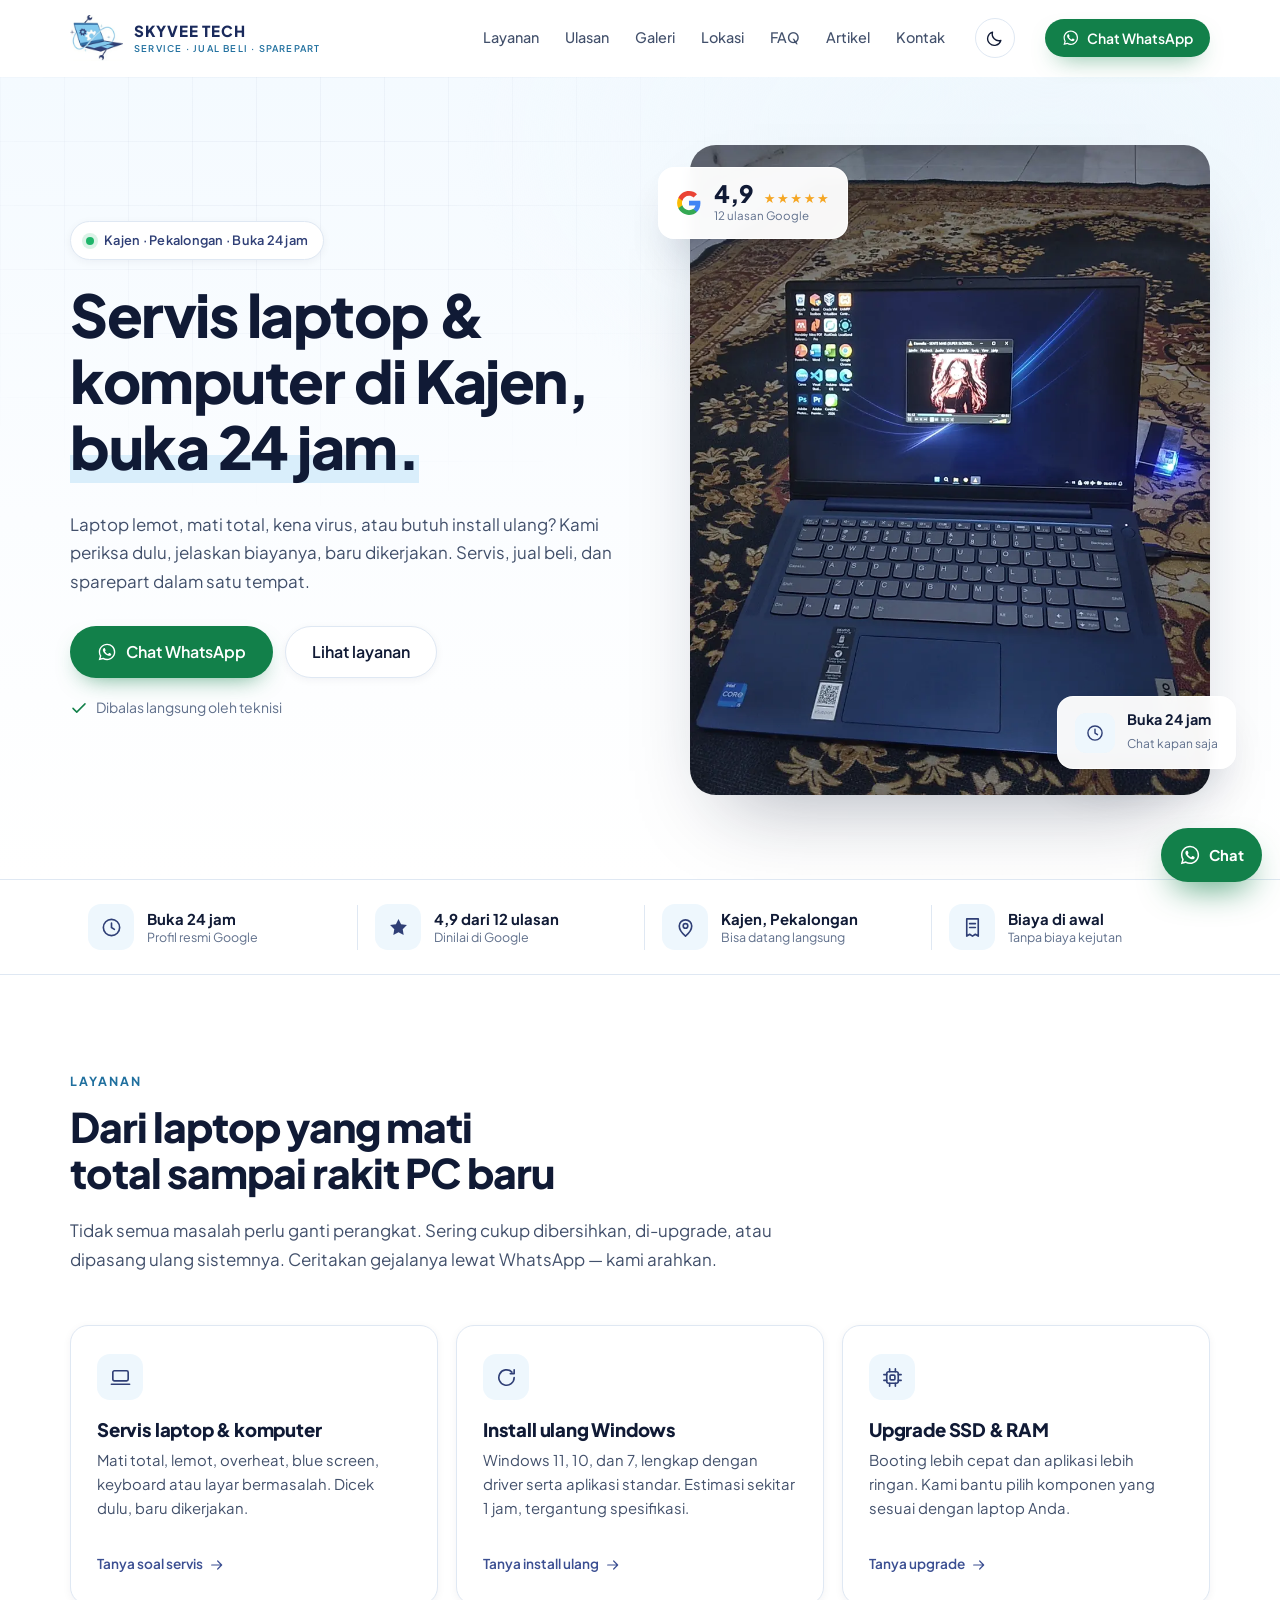
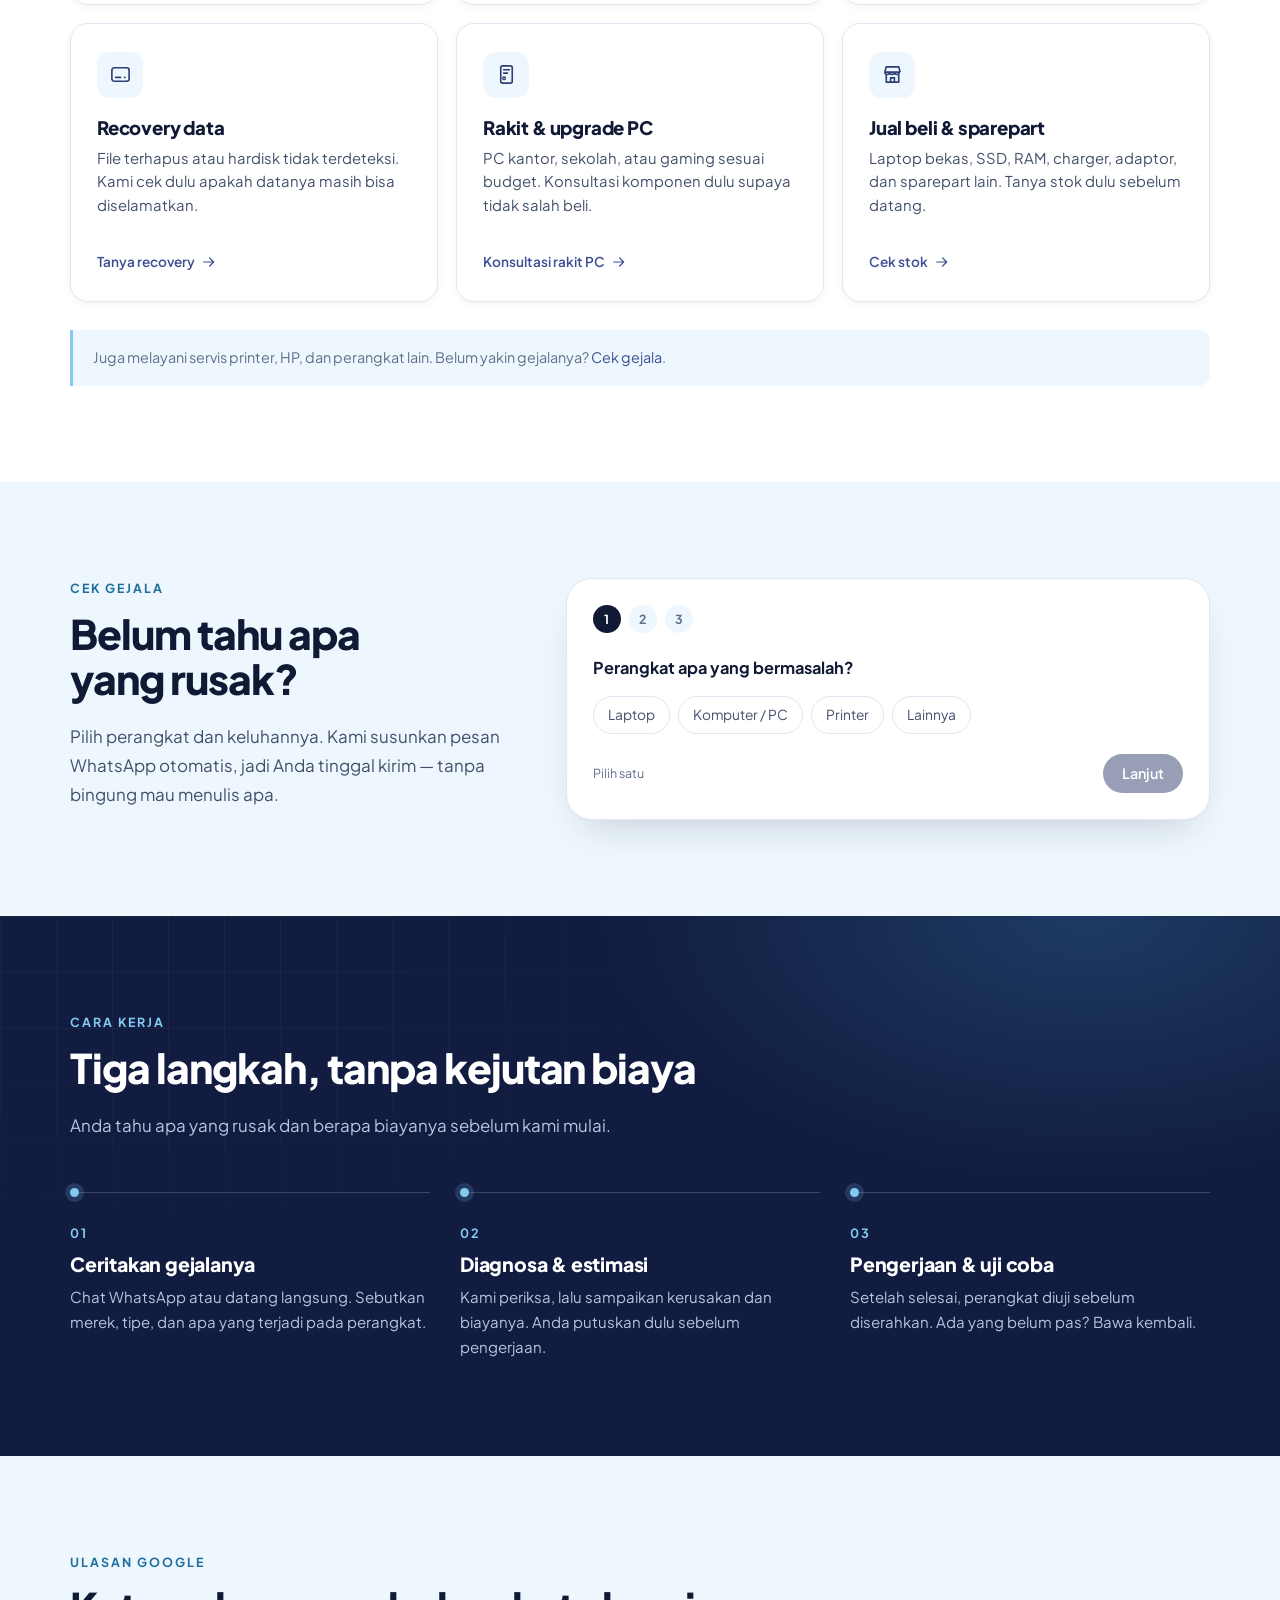
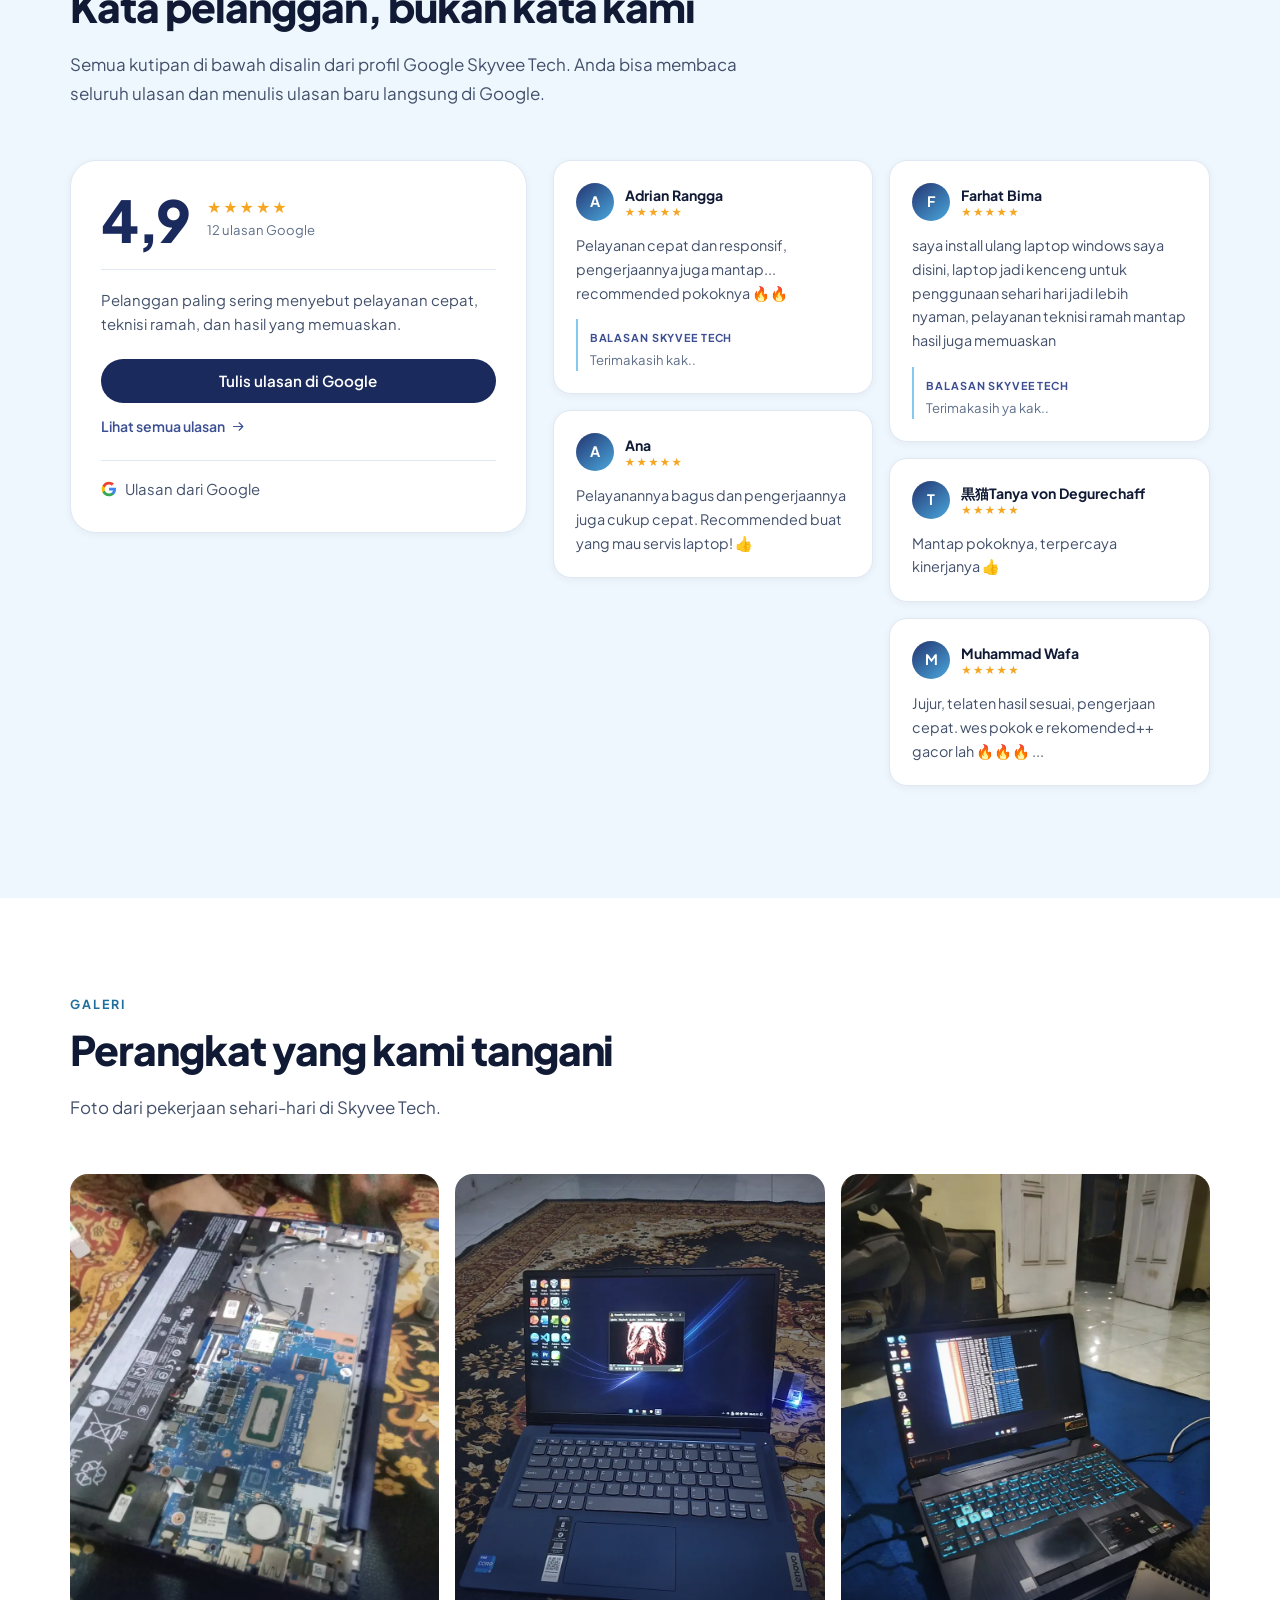
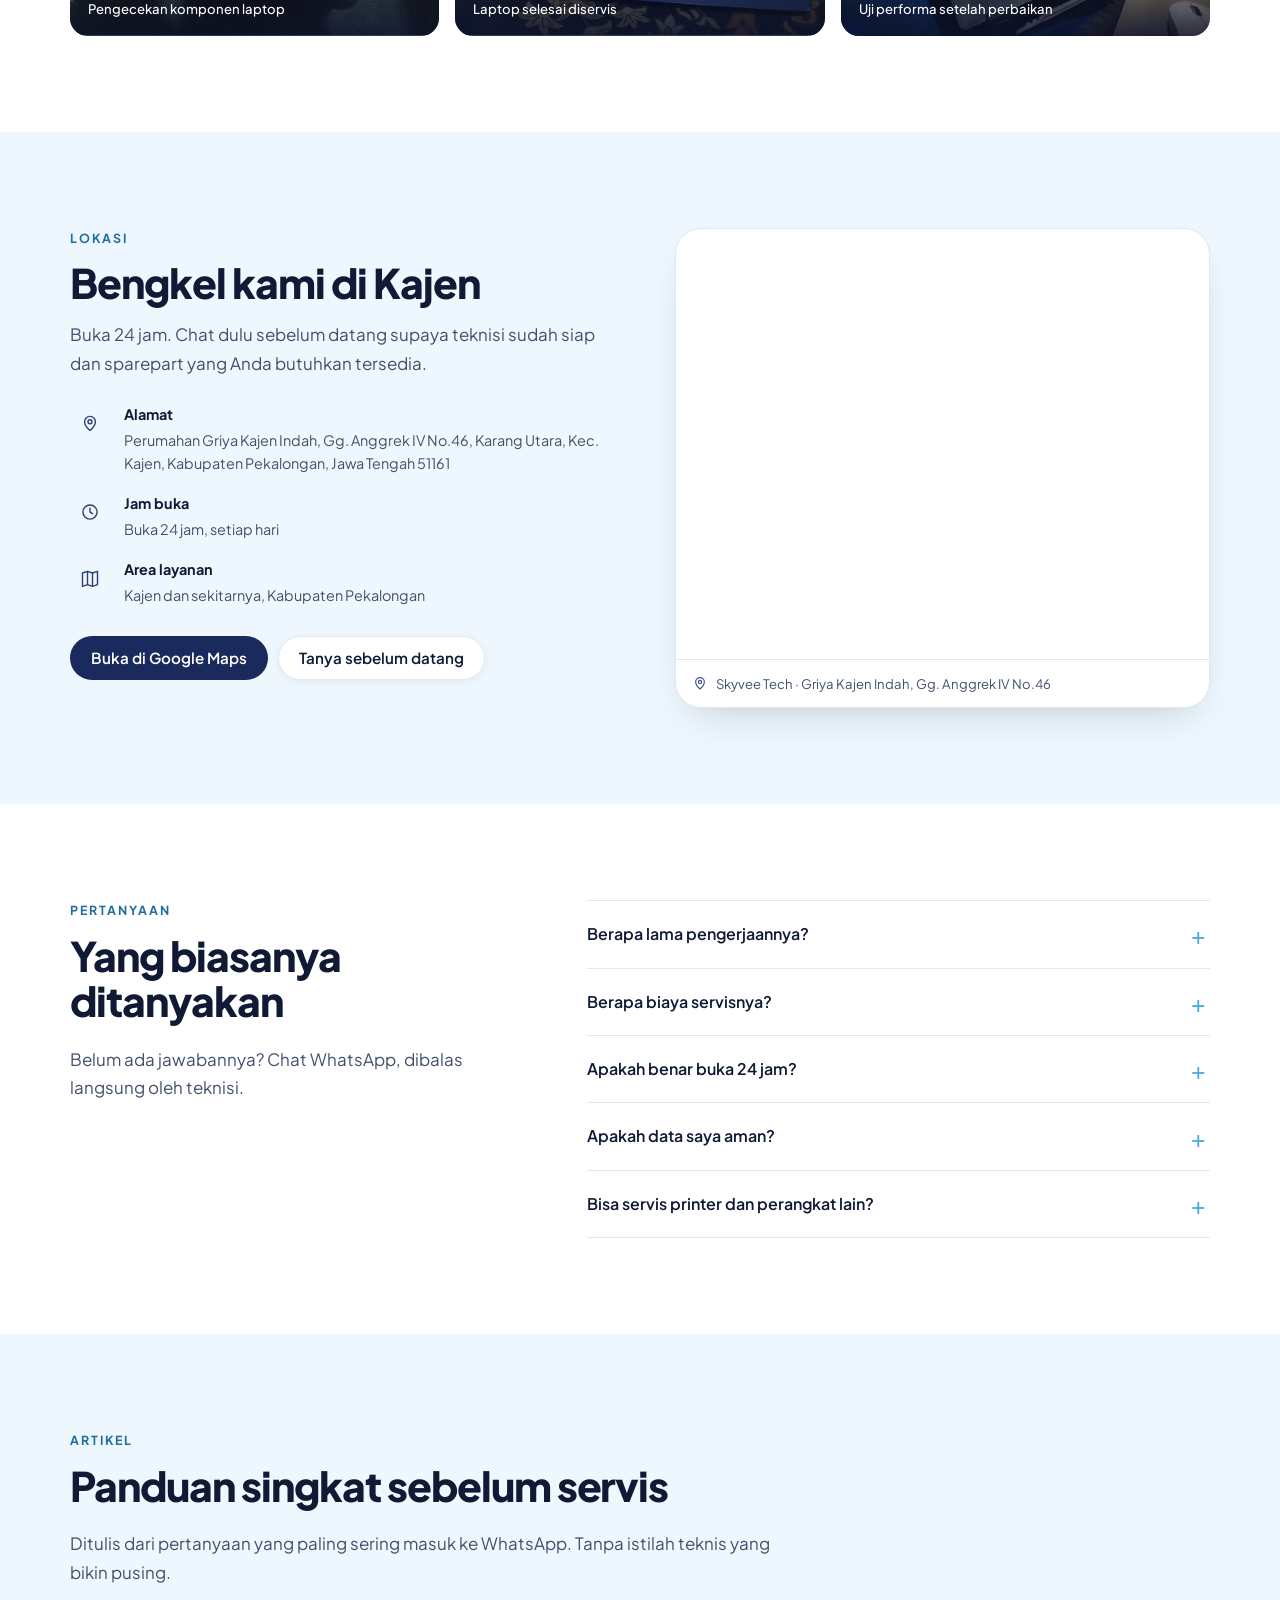
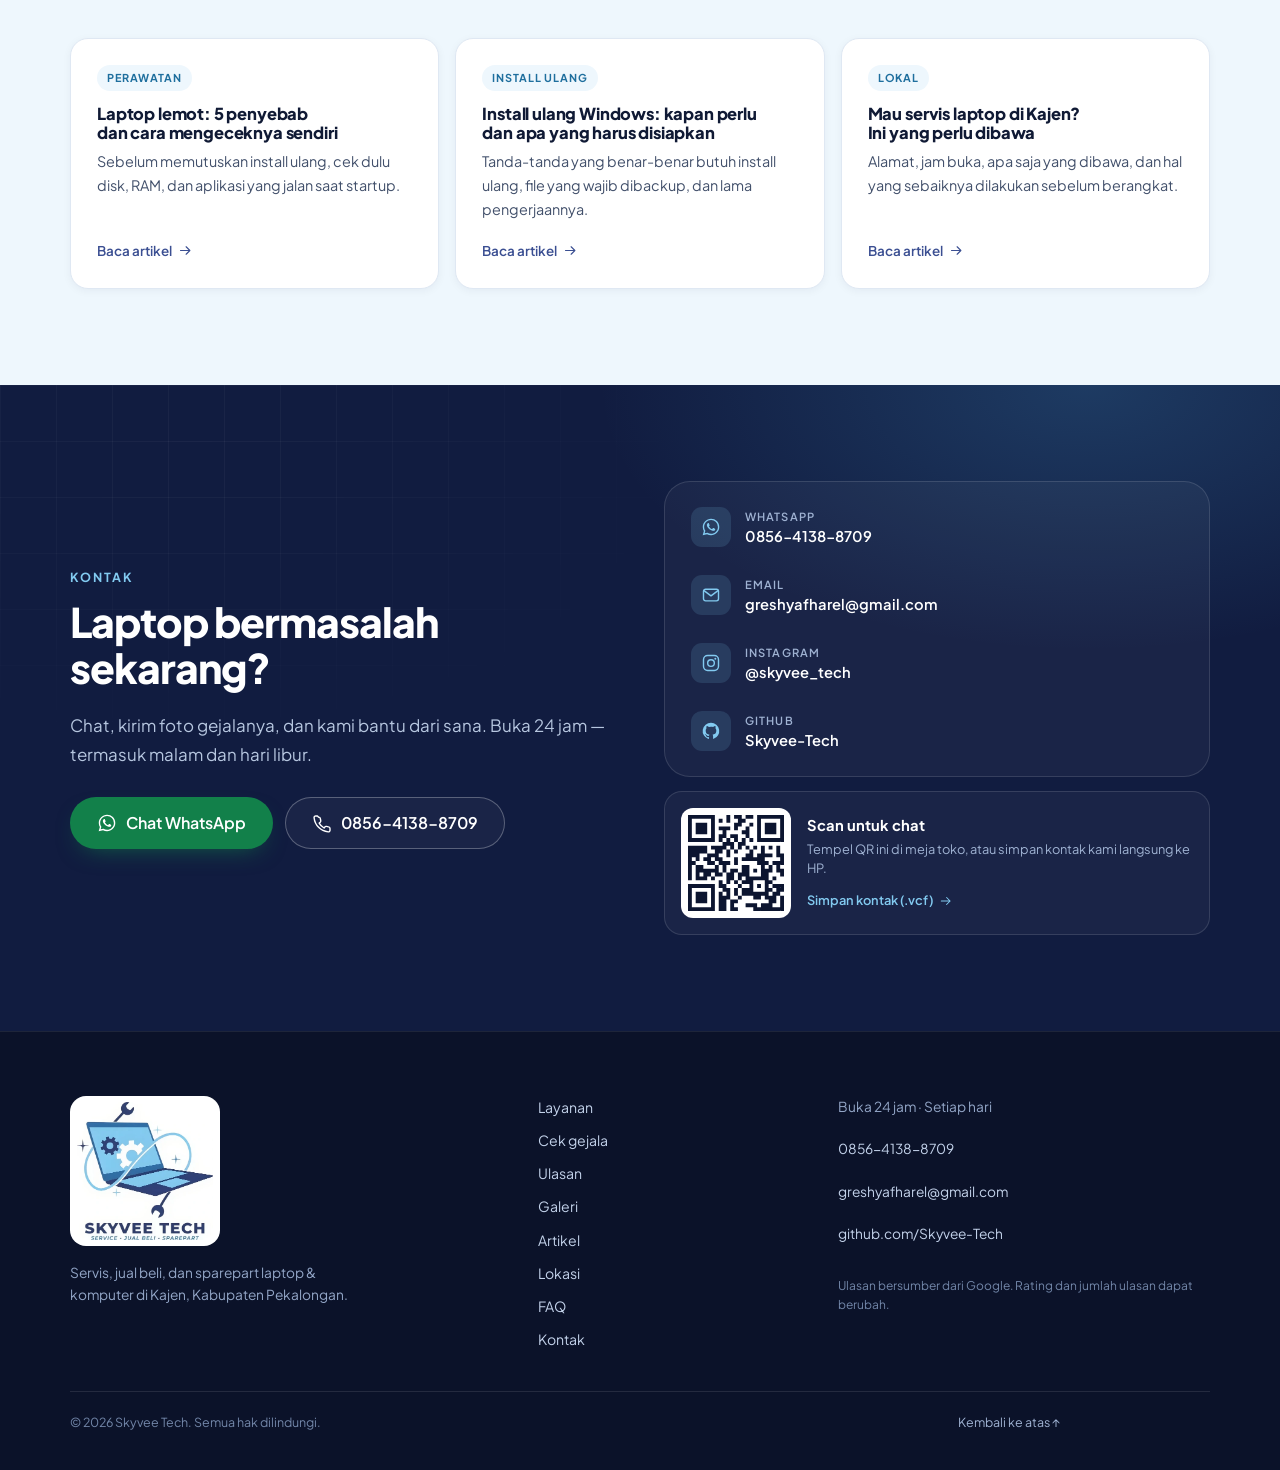
==== index.html @ 11e30098 "Hapus foto dari ulasan Muhammad Wafa" ====
<!doctype html>
<html lang="id">
<head>
<meta charset="utf-8">
<meta name="viewport" content="width=device-width, initial-scale=1">
<title>Skyvee Tech — Servis Laptop &amp; Komputer Kajen, Buka 24 Jam</title>
<meta name="description" content="Servis laptop, komputer, dan printer di Kajen, Pekalongan. Install ulang Windows, upgrade SSD/RAM, recovery data, rakit PC, jual beli, dan sparepart. Buka 24 jam. Rating 4,9 di Google.">
<meta name="theme-color" content="#16204a">
<meta name="robots" content="index,follow">
<link rel="canonical" href="https://skyveetech.my.id/">

<!-- URL absolut domain utama; ganti semua jika pindah domain lagi. -->
<meta property="og:type" content="website">
<meta property="og:locale" content="id_ID">
<meta property="og:site_name" content="Skyvee Tech">
<meta property="og:url" content="https://skyveetech.my.id/">
<meta property="og:title" content="Skyvee Tech — Servis Laptop &amp; Komputer Kajen, Buka 24 Jam">
<meta property="og:description" content="Install ulang, upgrade SSD/RAM, recovery data, rakit PC, jual beli, dan sparepart. Buka 24 jam di Kajen, Pekalongan.">
<meta property="og:image" content="https://skyveetech.my.id/assets/img/og.jpg">
<meta property="og:image:width" content="1200">
<meta property="og:image:height" content="630">
<meta name="twitter:card" content="summary_large_image">

<link rel="icon" href="assets/favicon.svg" type="image/svg+xml">
<link rel="apple-touch-icon" href="assets/apple-touch-icon.png">
<link rel="preload" href="assets/fonts/plus-jakarta-sans-latin.woff2" as="font" type="font/woff2" crossorigin>
<script>
(function () {
  var theme;
  try { theme = localStorage.getItem('theme'); } catch (e) {}
  if (theme !== 'dark' && theme !== 'light') {
    theme = window.matchMedia('(prefers-color-scheme: dark)').matches ? 'dark' : 'light';
  }
  document.documentElement.setAttribute('data-theme', theme);
})();
</script>
<link rel="stylesheet" href="assets/css/style.css">
<script>document.documentElement.classList.add('js');</script>
<script type="application/ld+json">
{
  "@context": "https://schema.org",
  "@type": ["LocalBusiness", "ComputerStore"],
  "name": "Skyvee Tech",
  "@id": "https://skyveetech.my.id/#business",
  "url": "https://skyveetech.my.id/",
  "description": "Servis laptop, komputer, dan printer di Kajen, Kabupaten Pekalongan. Install ulang Windows, upgrade SSD/RAM, recovery data, rakit PC, jual beli, dan sparepart. Buka 24 jam.",
  "telephone": "+6285641388709",
  "email": "greshyafharel@gmail.com",
  "image": "https://skyveetech.my.id/assets/img/og.jpg",
  "priceRange": "Rp",
  "currenciesAccepted": "IDR",
  "address": {
    "@type": "PostalAddress",
    "streetAddress": "Perumahan Griya Kajen Indah, Gg. Anggrek IV No.46, Karang Utara",
    "addressLocality": "Kajen",
    "addressRegion": "Jawa Tengah",
    "postalCode": "51161",
    "addressCountry": "ID"
  },
  "geo": { "@type": "GeoCoordinates", "latitude": -7.0485918, "longitude": 109.5731399 },
  "areaServed": { "@type": "AdministrativeArea", "name": "Kabupaten Pekalongan" },
  "openingHoursSpecification": {
    "@type": "OpeningHoursSpecification",
    "dayOfWeek": ["Monday", "Tuesday", "Wednesday", "Thursday", "Friday", "Saturday", "Sunday"],
    "opens": "00:00",
    "closes": "23:59"
  },
  "aggregateRating": { "@type": "AggregateRating", "ratingValue": "4.9", "reviewCount": "12", "bestRating": "5" },
  "hasOfferCatalog": {
    "@type": "OfferCatalog",
    "name": "Layanan Skyvee Tech",
    "itemListElement": [
      { "@type": "Offer", "itemOffered": { "@type": "Service", "name": "Servis laptop dan komputer" } },
      { "@type": "Offer", "itemOffered": { "@type": "Service", "name": "Install ulang Windows" } },
      { "@type": "Offer", "itemOffered": { "@type": "Service", "name": "Upgrade SSD dan RAM" } },
      { "@type": "Offer", "itemOffered": { "@type": "Service", "name": "Recovery data" } },
      { "@type": "Offer", "itemOffered": { "@type": "Service", "name": "Rakit dan upgrade PC" } },
      { "@type": "Offer", "itemOffered": { "@type": "Service", "name": "Jual beli laptop dan sparepart" } }
    ]
  },
  "sameAs": [
    "https://www.instagram.com/skyvee_tech",
    "https://github.com/Skyvee-Tech"
  ]
}
</script>
<script type="application/ld+json">
{
  "@context": "https://schema.org",
  "@type": "FAQPage",
  "mainEntity": [
    {
      "@type": "Question",
      "name": "Berapa lama pengerjaannya?",
      "acceptedAnswer": { "@type": "Answer", "text": "Tergantung kerusakan. Install ulang biasanya sekitar 1 jam, sedangkan kerusakan hardware perlu dicek dulu. Estimasinya kami sampaikan sebelum pengerjaan dimulai." }
    },
    {
      "@type": "Question",
      "name": "Berapa biaya servisnya?",
      "acceptedAnswer": { "@type": "Answer", "text": "Biaya disampaikan setelah diagnosa dan disepakati sebelum kami mulai. Tidak ada biaya yang muncul belakangan." }
    },
    {
      "@type": "Question",
      "name": "Apakah benar buka 24 jam?",
      "acceptedAnswer": { "@type": "Answer", "text": "Profil Google kami mencantumkan buka 24 jam. Untuk memastikan teknisi ada di tempat saat Anda datang, chat WhatsApp terlebih dahulu." }
    },
    {
      "@type": "Question",
      "name": "Apakah data saya aman?",
      "acceptedAnswer": { "@type": "Answer", "text": "Kami tidak membuka file pribadi tanpa izin. Untuk install ulang, simpan dulu file penting atau tanyakan opsi backup sebelum pengerjaan." }
    },
    {
      "@type": "Question",
      "name": "Bisa servis printer dan perangkat lain?",
      "acceptedAnswer": { "@type": "Answer", "text": "Bisa. Profil kami mencantumkan servis komputer, printer, HP, dan perangkat lain. Chat dulu untuk memastikan sparepart yang dibutuhkan tersedia." }
    }
  ]
}
</script>
</head>
<body id="atas">
<a class="skip-link" href="#layanan">Langsung ke layanan</a>

<header class="site-header" id="site-header">
  <div class="wrap header-inner">
    <a class="brand" href="#atas" aria-label="Skyvee Tech — kembali ke atas">
      <img id="brand-mark" src="assets/img/logo-mark.webp" data-light="assets/img/logo-mark.webp" data-dark="assets/img/logo-mark-dark.webp" alt="" width="277" height="240">
      <script>
        if (document.documentElement.getAttribute('data-theme') === 'dark') {
          document.getElementById('brand-mark').src = 'assets/img/logo-mark-dark.webp';
        }
      </script>
      <span class="brand-text">
        <strong>Skyvee Tech</strong>
        <small>Service · Jual Beli · Sparepart</small>
      </span>
    </a>

    <nav class="site-nav" id="site-nav" aria-label="Navigasi utama">
      <a href="#layanan">Layanan</a>
      <a href="#ulasan">Ulasan</a>
      <a href="#galeri">Galeri</a>
      <a href="#lokasi">Lokasi</a>
      <a href="#faq">FAQ</a>
      <a href="#artikel">Artikel</a>
      <a href="#kontak">Kontak</a>
    </nav>

    <button class="theme-toggle" type="button" aria-label="Aktifkan mode gelap" title="Mode gelap">
      <svg class="icon" aria-hidden="true"><use href="#i-moon"></use></svg>
    </button>

    <button class="nav-toggle" type="button" aria-controls="site-nav" aria-expanded="false" aria-label="Buka menu">
      <svg class="icon" aria-hidden="true"><use href="#i-menu"></use></svg>
    </button>

    <a class="btn btn-wa btn-sm header-cta" href="https://wa.me/6285641388709?text=Halo%20Skyvee%20Tech%2C%20saya%20mau%20tanya%20soal%20servis." target="_blank" rel="noopener">
      <svg class="icon" aria-hidden="true"><use href="#i-wa"></use></svg>
      Chat WhatsApp
    </a>
  </div>
</header>

<main>
  <!-- HERO -->
  <section class="hero">
    <div class="wrap hero-grid">
      <div class="hero-copy">
        <p class="pill"><span class="dot" aria-hidden="true"></span> Kajen · Pekalongan · Buka 24 jam</p>
        <h1>Servis laptop &amp; komputer di Kajen, <span class="hl">buka 24 jam.</span></h1>
        <p class="lede">Laptop lemot, mati total, kena virus, atau butuh install ulang? Kami periksa dulu, jelaskan biayanya, baru dikerjakan. Servis, jual beli, dan sparepart dalam satu tempat.</p>

        <div class="hero-actions">
          <a class="btn btn-wa btn-lg" href="https://wa.me/6285641388709?text=Halo%20Skyvee%20Tech%2C%20laptop%20saya%20bermasalah.%20Bisa%20saya%20konsultasikan%3F" target="_blank" rel="noopener">
            <svg class="icon" aria-hidden="true"><use href="#i-wa"></use></svg>
            Chat WhatsApp
          </a>
          <a class="btn btn-ghost btn-lg" href="#layanan">Lihat layanan</a>
        </div>
        <p class="hero-note">
          <svg class="icon" aria-hidden="true"><use href="#i-check"></use></svg>
          <span>Dibalas langsung oleh teknisi</span>
        </p>
      </div>

      <div class="hero-media">
        <img src="assets/img/foto-laptop.webp" alt="Laptop pelanggan yang selesai diservis di Skyvee Tech" width="900" height="1125" fetchpriority="high">
        <div class="float-card rating-card">
          <svg class="g-logo" viewBox="0 0 48 48" aria-hidden="true">
            <path fill="#4285F4" d="M45.12 24.5c0-1.56-.14-3.06-.4-4.5H24v8.51h11.84c-.51 2.75-2.06 5.08-4.39 6.64v5.52h7.11c4.16-3.83 6.56-9.47 6.56-16.17z"/>
            <path fill="#34A853" d="M24 46c5.94 0 10.92-1.97 14.56-5.33l-7.11-5.52c-1.97 1.32-4.49 2.1-7.45 2.1-5.73 0-10.58-3.87-12.31-9.07H4.34v5.7C7.96 41.07 15.4 46 24 46z"/>
            <path fill="#FBBC05" d="M11.69 28.18C11.25 26.86 11 25.45 11 24s.25-2.86.69-4.18v-5.7H4.34C2.85 17.09 2 20.45 2 24s.85 6.91 2.34 9.88l7.35-5.7z"/>
            <path fill="#EA4335" d="M24 10.75c3.23 0 6.13 1.11 8.41 3.29l6.31-6.31C34.91 4.18 29.93 2 24 2 15.4 2 7.96 6.93 4.34 14.12l7.35 5.7c1.73-5.2 6.58-9.07 12.31-9.07z"/>
          </svg>
          <div>
            <span class="rating-value">4,9</span>
            <span class="stars" aria-hidden="true">★★★★★</span>
            <span class="rating-label">12 ulasan Google</span>
          </div>
        </div>
        <div class="float-card hours-card">
          <span class="icon-tile icon-tile-sm"><svg class="icon" aria-hidden="true"><use href="#i-clock"></use></svg></span>
          <div>
            <strong>Buka 24 jam</strong>
            <span>Chat kapan saja</span>
          </div>
        </div>
      </div>
    </div>
  </section>

  <!-- TRUST STRIP -->
  <section class="trust" aria-label="Kenapa memilih Skyvee Tech">
    <div class="wrap trust-grid">
      <div class="trust-item">
        <span class="icon-tile"><svg class="icon" aria-hidden="true"><use href="#i-clock"></use></svg></span>
        <div><strong>Buka 24 jam</strong><span>Profil resmi Google</span></div>
      </div>
      <div class="trust-item">
        <span class="icon-tile"><svg class="icon" aria-hidden="true"><use href="#i-star"></use></svg></span>
        <div><strong>4,9 dari 12 ulasan</strong><span>Dinilai di Google</span></div>
      </div>
      <div class="trust-item">
        <span class="icon-tile"><svg class="icon" aria-hidden="true"><use href="#i-pin"></use></svg></span>
        <div><strong>Kajen, Pekalongan</strong><span>Bisa datang langsung</span></div>
      </div>
      <div class="trust-item">
        <span class="icon-tile"><svg class="icon" aria-hidden="true"><use href="#i-receipt"></use></svg></span>
        <div><strong>Biaya di awal</strong><span>Tanpa biaya kejutan</span></div>
      </div>
    </div>
  </section>

  <!-- LAYANAN -->
  <section class="section" id="layanan">
    <div class="wrap">
      <div class="section-head" data-reveal>
        <p class="eyebrow">Layanan</p>
        <h2>Dari laptop yang mati total sampai rakit PC baru</h2>
        <p class="lede">Tidak semua masalah perlu ganti perangkat. Sering cukup dibersihkan, di-upgrade, atau dipasang ulang sistemnya. Ceritakan gejalanya lewat WhatsApp — kami arahkan.</p>
      </div>

      <div class="cards">
        <article class="card" data-reveal>
          <span class="icon-tile"><svg class="icon" aria-hidden="true"><use href="#i-laptop"></use></svg></span>
          <h3>Servis laptop &amp; komputer</h3>
          <p>Mati total, lemot, overheat, blue screen, keyboard atau layar bermasalah. Dicek dulu, baru dikerjakan.</p>
          <a class="card-link" href="https://wa.me/6285641388709?text=Halo%20Skyvee%20Tech%2C%20laptop%2Fkomputer%20saya%20bermasalah.%20Bisa%20saya%20konsultasikan%3F" target="_blank" rel="noopener">Tanya soal servis <svg class="icon" aria-hidden="true"><use href="#i-arrow"></use></svg></a>
        </article>

        <article class="card" data-reveal>
          <span class="icon-tile"><svg class="icon" aria-hidden="true"><use href="#i-refresh"></use></svg></span>
          <h3>Install ulang Windows</h3>
          <p>Windows 11, 10, dan 7, lengkap dengan driver serta aplikasi standar. Estimasi sekitar 1 jam, tergantung spesifikasi.</p>
          <a class="card-link" href="https://wa.me/6285641388709?text=Halo%20Skyvee%20Tech%2C%20saya%20mau%20install%20ulang%20laptop.%20Windows%20apa%20yang%20cocok%3F" target="_blank" rel="noopener">Tanya install ulang <svg class="icon" aria-hidden="true"><use href="#i-arrow"></use></svg></a>
        </article>

        <article class="card" data-reveal>
          <span class="icon-tile"><svg class="icon" aria-hidden="true"><use href="#i-chip"></use></svg></span>
          <h3>Upgrade SSD &amp; RAM</h3>
          <p>Booting lebih cepat dan aplikasi lebih ringan. Kami bantu pilih komponen yang sesuai dengan laptop Anda.</p>
          <a class="card-link" href="https://wa.me/6285641388709?text=Halo%20Skyvee%20Tech%2C%20saya%20mau%20upgrade%20SSD%2FRAM.%20Laptop%20saya%20tipe%3A%20" target="_blank" rel="noopener">Tanya upgrade <svg class="icon" aria-hidden="true"><use href="#i-arrow"></use></svg></a>
        </article>

        <article class="card" data-reveal>
          <span class="icon-tile"><svg class="icon" aria-hidden="true"><use href="#i-hdd"></use></svg></span>
          <h3>Recovery data</h3>
          <p>File terhapus atau hardisk tidak terdeteksi. Kami cek dulu apakah datanya masih bisa diselamatkan.</p>
          <a class="card-link" href="https://wa.me/6285641388709?text=Halo%20Skyvee%20Tech%2C%20saya%20butuh%20bantuan%20penyelamatan%20data.%20Kondisinya%3A%20" target="_blank" rel="noopener">Tanya recovery <svg class="icon" aria-hidden="true"><use href="#i-arrow"></use></svg></a>
        </article>

        <article class="card" data-reveal>
          <span class="icon-tile"><svg class="icon" aria-hidden="true"><use href="#i-tower"></use></svg></span>
          <h3>Rakit &amp; upgrade PC</h3>
          <p>PC kantor, sekolah, atau gaming sesuai budget. Konsultasi komponen dulu supaya tidak salah beli.</p>
          <a class="card-link" href="https://wa.me/6285641388709?text=Halo%20Skyvee%20Tech%2C%20saya%20mau%20konsultasi%20rakit%20PC.%20Budget%20saya%3A%20" target="_blank" rel="noopener">Konsultasi rakit PC <svg class="icon" aria-hidden="true"><use href="#i-arrow"></use></svg></a>
        </article>

        <article class="card" data-reveal>
          <span class="icon-tile"><svg class="icon" aria-hidden="true"><use href="#i-store"></use></svg></span>
          <h3>Jual beli &amp; sparepart</h3>
          <p>Laptop bekas, SSD, RAM, charger, adaptor, dan sparepart lain. Tanya stok dulu sebelum datang.</p>
          <a class="card-link" href="https://wa.me/6285641388709?text=Halo%20Skyvee%20Tech%2C%20saya%20mau%20tanya%20stok%20sparepart%2Flaptop%20bekas." target="_blank" rel="noopener">Cek stok <svg class="icon" aria-hidden="true"><use href="#i-arrow"></use></svg></a>
        </article>
      </div>

      <p class="section-note" data-reveal>Juga melayani servis printer, HP, dan perangkat lain. Belum yakin gejalanya? <a href="#cek">Cek gejala</a>.</p>
    </div>
  </section>

  <!-- CEK GEJALA -->
  <section class="section section-tint" id="cek">
    <div class="wrap check-grid">
      <div class="section-head" data-reveal>
        <p class="eyebrow">Cek gejala</p>
        <h2>Belum tahu apa yang rusak?</h2>
        <p class="lede">Pilih perangkat dan keluhannya. Kami susunkan pesan WhatsApp otomatis, jadi Anda tinggal kirim — tanpa bingung mau menulis apa.</p>
      </div>

      <div class="wizard" data-wizard data-reveal>
        <noscript><p class="wizard-noscript">Wizard ini butuh JavaScript. <a href="https://wa.me/6285641388709?text=Halo%20Skyvee%20Tech%2C%20saya%20mau%20tanya%20soal%20servis." target="_blank" rel="noopener">Chat WhatsApp langsung</a>.</p></noscript>
        <ol class="wizard-progress" aria-hidden="true">
          <li class="is-active" data-dot="1">1</li>
          <li data-dot="2">2</li>
          <li data-dot="3">3</li>
        </ol>

        <div class="wizard-step is-active" data-step="1">
          <p class="wizard-q" id="wz-device" tabindex="-1">Perangkat apa yang bermasalah?</p>
          <div class="chips" role="group" aria-labelledby="wz-device">
            <button type="button" class="chip" data-value="Laptop" aria-pressed="false">Laptop</button>
            <button type="button" class="chip" data-value="Komputer / PC" aria-pressed="false">Komputer / PC</button>
            <button type="button" class="chip" data-value="Printer" aria-pressed="false">Printer</button>
            <button type="button" class="chip" data-value="Perangkat lain" aria-pressed="false">Lainnya</button>
          </div>
          <div class="wizard-nav">
            <span class="wizard-hint">Pilih satu</span>
            <button class="btn btn-primary" type="button" data-next disabled>Lanjut</button>
          </div>
        </div>

        <div class="wizard-step" data-step="2">
          <p class="wizard-q" id="wz-issue" tabindex="-1">Apa yang terjadi?</p>
          <div class="chips" role="group" aria-labelledby="wz-issue">
            <button type="button" class="chip" data-value="Mati total" aria-pressed="false">Mati total</button>
            <button type="button" class="chip" data-value="Lemot / berat" aria-pressed="false">Lemot / berat</button>
            <button type="button" class="chip" data-value="Layar atau keyboard bermasalah" aria-pressed="false">Layar / keyboard</button>
            <button type="button" class="chip" data-value="Panas atau mati sendiri" aria-pressed="false">Panas / mati sendiri</button>
            <button type="button" class="chip" data-value="Virus atau iklan muncul" aria-pressed="false">Virus / iklan</button>
            <button type="button" class="chip" data-value="Mau install ulang" aria-pressed="false">Install ulang</button>
            <button type="button" class="chip" data-value="Mau upgrade SSD/RAM" aria-pressed="false">Upgrade SSD/RAM</button>
            <button type="button" class="chip" data-value="Data hilang" aria-pressed="false">Data hilang</button>
            <button type="button" class="chip" data-value="Lainnya" aria-pressed="false">Lainnya</button>
          </div>
          <div class="wizard-nav">
            <button class="btn btn-ghost" type="button" data-back>Kembali</button>
            <button class="btn btn-primary" type="button" data-next disabled>Lanjut</button>
          </div>
        </div>

        <div class="wizard-step" data-step="3">
          <p class="wizard-q" tabindex="-1">Tambahkan catatan <span>(opsional)</span></p>
          <label class="sr-only" for="wz-note">Catatan</label>
          <textarea id="wz-note" class="wizard-note" rows="3" placeholder="Contoh: ASUS X441, sudah coba charger lain tetap mati." data-note></textarea>
          <p class="wizard-summary" data-summary aria-live="polite"></p>
          <div class="wizard-nav">
            <button class="btn btn-ghost" type="button" data-back>Kembali</button>
            <a class="btn btn-wa" data-send href="https://wa.me/6285641388709" target="_blank" rel="noopener">
              <svg class="icon" aria-hidden="true"><use href="#i-wa"></use></svg>
              Kirim ke WhatsApp
            </a>
          </div>
        </div>
      </div>
    </div>
  </section>

  <!-- PROSES -->
  <section class="section section-dark">
    <div class="wrap">
      <div class="section-head" data-reveal>
        <p class="eyebrow eyebrow-light">Cara kerja</p>
        <h2>Tiga langkah, tanpa kejutan biaya</h2>
        <p class="lede">Anda tahu apa yang rusak dan berapa biayanya sebelum kami mulai.</p>
      </div>

      <ol class="steps">
        <li data-reveal>
          <span class="step-num">01</span>
          <h3>Ceritakan gejalanya</h3>
          <p>Chat WhatsApp atau datang langsung. Sebutkan merek, tipe, dan apa yang terjadi pada perangkat.</p>
        </li>
        <li data-reveal>
          <span class="step-num">02</span>
          <h3>Diagnosa &amp; estimasi</h3>
          <p>Kami periksa, lalu sampaikan kerusakan dan biayanya. Anda putuskan dulu sebelum pengerjaan.</p>
        </li>
        <li data-reveal>
          <span class="step-num">03</span>
          <h3>Pengerjaan &amp; uji coba</h3>
          <p>Setelah selesai, perangkat diuji sebelum diserahkan. Ada yang belum pas? Bawa kembali.</p>
        </li>
      </ol>
    </div>
  </section>

  <!-- ULASAN -->
  <section class="section section-tint" id="ulasan">
    <div class="wrap">
      <div class="section-head" data-reveal>
        <p class="eyebrow">Ulasan Google</p>
        <h2>Kata pelanggan, bukan kata kami</h2>
        <p class="lede">Semua kutipan di bawah disalin dari profil Google Skyvee Tech. Anda bisa membaca seluruh ulasan dan menulis ulasan baru langsung di Google.</p>
      </div>

      <div class="reviews-grid">
        <aside class="review-summary" data-reveal>
          <div class="review-score">
            <span class="score">4,9</span>
            <div>
              <span class="stars" aria-hidden="true">★★★★★</span>
              <span class="score-label">12 ulasan Google</span>
            </div>
          </div>
          <p>Pelanggan paling sering menyebut pelayanan cepat, teknisi ramah, dan hasil yang memuaskan.</p>
          <div class="review-actions">
            <a class="btn btn-primary" href="https://search.google.com/local/writereview?placeid=ChIJJSBLtusfcC4RGG9JkR40iiA" target="_blank" rel="noopener">Tulis ulasan di Google</a>
            <a class="text-link" href="https://search.google.com/local/reviews?placeid=ChIJJSBLtusfcC4RGG9JkR40iiA" target="_blank" rel="noopener">Lihat semua ulasan <svg class="icon" aria-hidden="true"><use href="#i-arrow"></use></svg></a>
          </div>
          <p class="attribution">
            <svg class="g-logo g-logo-sm" viewBox="0 0 48 48" aria-hidden="true">
              <path fill="#4285F4" d="M45.12 24.5c0-1.56-.14-3.06-.4-4.5H24v8.51h11.84c-.51 2.75-2.06 5.08-4.39 6.64v5.52h7.11c4.16-3.83 6.56-9.47 6.56-16.17z"/>
              <path fill="#34A853" d="M24 46c5.94 0 10.92-1.97 14.56-5.33l-7.11-5.52c-1.97 1.32-4.49 2.1-7.45 2.1-5.73 0-10.58-3.87-12.31-9.07H4.34v5.7C7.96 41.07 15.4 46 24 46z"/>
              <path fill="#FBBC05" d="M11.69 28.18C11.25 26.86 11 25.45 11 24s.25-2.86.69-4.18v-5.7H4.34C2.85 17.09 2 20.45 2 24s.85 6.91 2.34 9.88l7.35-5.7z"/>
              <path fill="#EA4335" d="M24 10.75c3.23 0 6.13 1.11 8.41 3.29l6.31-6.31C34.91 4.18 29.93 2 24 2 15.4 2 7.96 6.93 4.34 14.12l7.35 5.7c1.73-5.2 6.58-9.07 12.31-9.07z"/>
            </svg>
            Ulasan dari Google
          </p>
        </aside>

        <div class="review-cards">
          <figure class="review-card" data-reveal>
            <figcaption>
              <span class="avatar" aria-hidden="true">A</span>
              <span class="reviewer"><strong>Adrian Rangga</strong><span class="stars" aria-hidden="true">★★★★★</span></span>
            </figcaption>
            <blockquote>Pelayanan cepat dan responsif, pengerjaannya juga mantap... recommended pokoknya 🔥🔥</blockquote>
            <div class="reply"><span>Balasan Skyvee Tech</span>Terimakasih kak..</div>
          </figure>

          <figure class="review-card" data-reveal>
            <figcaption>
              <span class="avatar" aria-hidden="true">A</span>
              <span class="reviewer"><strong>Ana</strong><span class="stars" aria-hidden="true">★★★★★</span></span>
            </figcaption>
            <blockquote>Pelayanannya bagus dan pengerjaannya juga cukup cepat. Recommended buat yang mau servis laptop! 👍</blockquote>
          </figure>

          <figure class="review-card" data-reveal>
            <figcaption>
              <span class="avatar" aria-hidden="true">F</span>
              <span class="reviewer"><strong>Farhat Bima</strong><span class="stars" aria-hidden="true">★★★★★</span></span>
            </figcaption>
            <blockquote>saya install ulang laptop windows saya disini, laptop jadi kenceng untuk penggunaan sehari hari jadi lebih nyaman, pelayanan teknisi ramah mantap hasil juga memuaskan</blockquote>
            <div class="reply"><span>Balasan Skyvee Tech</span>Terimakasih ya kak..</div>
          </figure>

          <figure class="review-card" data-reveal>
            <figcaption>
              <span class="avatar" aria-hidden="true">T</span>
              <span class="reviewer"><strong>黒猫Tanya von Degurechaff</strong><span class="stars" aria-hidden="true">★★★★★</span></span>
            </figcaption>
            <blockquote>Mantap pokoknya, terpercaya kinerjanya 👍</blockquote>
          </figure>

          <figure class="review-card" data-reveal>
            <figcaption>
              <span class="avatar" aria-hidden="true">M</span>
              <span class="reviewer"><strong>Muhammad Wafa</strong><span class="stars" aria-hidden="true">★★★★★</span></span>
            </figcaption>
            <blockquote>Jujur, telaten hasil sesuai, pengerjaan cepat. wes pokok e rekomended++ gacor lah 🔥🔥🔥 ...</blockquote>
          </figure>
        </div>
      </div>
    </div>
  </section>

  <!-- GALERI -->
  <section class="section" id="galeri">
    <div class="wrap">
      <div class="section-head" data-reveal>
        <p class="eyebrow">Galeri</p>
        <h2>Perangkat yang kami tangani</h2>
        <p class="lede">Foto dari pekerjaan sehari-hari di Skyvee Tech.</p>
      </div>

      <div class="gallery">
        <figure class="shot shot-tall" data-reveal>
          <img src="assets/img/foto-servis.webp" alt="Komponen dan motherboard laptop yang sedang diperiksa" width="900" height="1125" loading="lazy">
          <figcaption>Pengecekan komponen laptop</figcaption>
        </figure>
        <figure class="shot" data-reveal>
          <img src="assets/img/foto-laptop.webp" alt="Laptop selesai diservis dan siap digunakan" width="900" height="1125" loading="lazy">
          <figcaption>Laptop selesai diservis</figcaption>
        </figure>
        <figure class="shot" data-reveal>
          <img src="assets/img/foto-uji.webp" alt="Uji performa laptop gaming setelah perbaikan" width="900" height="1125" loading="lazy">
          <figcaption>Uji performa setelah perbaikan</figcaption>
        </figure>
      </div>
    </div>
  </section>

  <!-- LOKASI -->
  <section class="section section-tint" id="lokasi">
    <div class="wrap location-grid">
      <div class="location-copy" data-reveal>
        <p class="eyebrow">Lokasi</p>
        <h2>Bengkel kami di Kajen</h2>
        <p class="lede">Buka 24 jam. Chat dulu sebelum datang supaya teknisi sudah siap dan sparepart yang Anda butuhkan tersedia.</p>

        <ul class="info-list">
          <li>
            <span class="icon-tile icon-tile-sm"><svg class="icon" aria-hidden="true"><use href="#i-pin"></use></svg></span>
            <div>
              <strong>Alamat</strong>
              <p>Perumahan Griya Kajen Indah, Gg. Anggrek IV No.46, Karang Utara, Kec. Kajen, Kabupaten Pekalongan, Jawa Tengah 51161</p>
            </div>
          </li>
          <li>
            <span class="icon-tile icon-tile-sm"><svg class="icon" aria-hidden="true"><use href="#i-clock"></use></svg></span>
            <div>
              <strong>Jam buka</strong>
              <p>Buka 24 jam, setiap hari</p>
            </div>
          </li>
          <li>
            <span class="icon-tile icon-tile-sm"><svg class="icon" aria-hidden="true"><use href="#i-area"></use></svg></span>
            <div>
              <strong>Area layanan</strong>
              <p>Kajen dan sekitarnya, Kabupaten Pekalongan</p>
            </div>
          </li>
        </ul>

        <div class="location-actions">
          <a class="btn btn-primary" href="https://www.google.com/maps/search/?api=1&amp;query=Skyvee+Tech+Kajen+Pekalongan&amp;query_place_id=ChIJJSBLtusfcC4RGG9JkR40iiA" target="_blank" rel="noopener">Buka di Google Maps</a>
          <a class="btn btn-ghost" href="https://wa.me/6285641388709?text=Halo%20Skyvee%20Tech%2C%20saya%20mau%20datang%20ke%20lokasi.%20Apakah%20bisa%20sekarang%3F" target="_blank" rel="noopener">Tanya sebelum datang</a>
        </div>
      </div>

      <div class="map-card" data-reveal>
        <iframe
          src="https://www.google.com/maps?q=Skyvee+Tech+Kajen+Pekalongan&amp;z=17&amp;output=embed"
          title="Peta lokasi Skyvee Tech di Kajen, Pekalongan"
          width="600" height="430"
          loading="lazy" referrerpolicy="no-referrer-when-downgrade" allowfullscreen></iframe>
        <div class="map-note">
          <svg class="icon" aria-hidden="true"><use href="#i-pin"></use></svg>
          Skyvee Tech · Griya Kajen Indah, Gg. Anggrek IV No.46
        </div>
      </div>
    </div>
  </section>

  <!-- FAQ -->
  <section class="section" id="faq">
    <div class="wrap faq-grid">
      <div class="section-head" data-reveal>
        <p class="eyebrow">Pertanyaan</p>
        <h2>Yang biasanya ditanyakan</h2>
        <p class="lede">Belum ada jawabannya? Chat WhatsApp, dibalas langsung oleh teknisi.</p>
      </div>

      <div class="faq-list" data-reveal>
        <details>
          <summary>Berapa lama pengerjaannya?</summary>
          <p>Tergantung kerusakan. Install ulang biasanya sekitar 1 jam, sedangkan kerusakan hardware perlu dicek dulu. Estimasinya kami sampaikan sebelum pengerjaan dimulai.</p>
        </details>
        <details>
          <summary>Berapa biaya servisnya?</summary>
          <p>Biaya disampaikan setelah diagnosa dan disepakati sebelum kami mulai. Tidak ada biaya yang muncul belakangan.</p>
        </details>
        <details>
          <summary>Apakah benar buka 24 jam?</summary>
          <p>Profil Google kami mencantumkan buka 24 jam. Untuk memastikan teknisi ada di tempat saat Anda datang, chat WhatsApp terlebih dahulu.</p>
        </details>
        <details>
          <summary>Apakah data saya aman?</summary>
          <p>Kami tidak membuka file pribadi tanpa izin. Untuk install ulang, simpan dulu file penting atau tanyakan opsi backup sebelum pengerjaan.</p>
        </details>
        <details>
          <summary>Bisa servis printer dan perangkat lain?</summary>
          <p>Bisa. Profil kami mencantumkan servis komputer, printer, HP, dan perangkat lain. Chat dulu untuk memastikan sparepart yang dibutuhkan tersedia.</p>
        </details>
      </div>
    </div>
  </section>

  <!-- ARTIKEL -->
  <section class="section section-tint" id="artikel">
    <div class="wrap">
      <div class="section-head" data-reveal>
        <p class="eyebrow">Artikel</p>
        <h2>Panduan singkat sebelum servis</h2>
        <p class="lede">Ditulis dari pertanyaan yang paling sering masuk ke WhatsApp. Tanpa istilah teknis yang bikin pusing.</p>
      </div>

      <div class="article-grid">
        <a class="article-card" href="artikel/laptop-lemot.html" data-reveal>
          <span class="article-tag">Perawatan</span>
          <h3>Laptop lemot: 5 penyebab dan cara mengeceknya sendiri</h3>
          <p>Sebelum memutuskan install ulang, cek dulu disk, RAM, dan aplikasi yang jalan saat startup.</p>
          <span class="article-more">Baca artikel <svg class="icon" aria-hidden="true"><use href="#i-arrow"></use></svg></span>
        </a>

        <a class="article-card" href="artikel/install-ulang-windows.html" data-reveal>
          <span class="article-tag">Install ulang</span>
          <h3>Install ulang Windows: kapan perlu dan apa yang harus disiapkan</h3>
          <p>Tanda-tanda yang benar-benar butuh install ulang, file yang wajib dibackup, dan lama pengerjaannya.</p>
          <span class="article-more">Baca artikel <svg class="icon" aria-hidden="true"><use href="#i-arrow"></use></svg></span>
        </a>

        <a class="article-card" href="artikel/servis-laptop-kajen.html" data-reveal>
          <span class="article-tag">Lokal</span>
          <h3>Mau servis laptop di Kajen? Ini yang perlu dibawa</h3>
          <p>Alamat, jam buka, apa saja yang dibawa, dan hal yang sebaiknya dilakukan sebelum berangkat.</p>
          <span class="article-more">Baca artikel <svg class="icon" aria-hidden="true"><use href="#i-arrow"></use></svg></span>
        </a>
      </div>
    </div>
  </section>

  <!-- KONTAK -->
  <section class="section section-dark" id="kontak">
    <div class="wrap contact-grid">
      <div data-reveal>
        <p class="eyebrow eyebrow-light">Kontak</p>
        <h2>Laptop bermasalah sekarang?</h2>
        <p class="lede">Chat, kirim foto gejalanya, dan kami bantu dari sana. Buka 24 jam — termasuk malam dan hari libur.</p>
        <div class="contact-actions">
          <a class="btn btn-wa btn-lg" href="https://wa.me/6285641388709?text=Halo%20Skyvee%20Tech%2C%20saya%20mau%20tanya%20soal%20servis." target="_blank" rel="noopener">
            <svg class="icon" aria-hidden="true"><use href="#i-wa"></use></svg>
            Chat WhatsApp
          </a>
          <a class="btn btn-outline-light btn-lg" href="tel:+6285641388709">
            <svg class="icon" aria-hidden="true"><use href="#i-phone"></use></svg>
            0856-4138-8709
          </a>
        </div>
      </div>

      <div class="contact-side" data-reveal>
        <div class="contact-card">
        <a href="https://wa.me/6285641388709" target="_blank" rel="noopener">
          <span class="icon-tile icon-tile-sm"><svg class="icon" aria-hidden="true"><use href="#i-wa"></use></svg></span>
          <span><small>WhatsApp</small><strong>0856-4138-8709</strong></span>
        </a>
        <a href="mailto:greshyafharel@gmail.com">
          <span class="icon-tile icon-tile-sm"><svg class="icon" aria-hidden="true"><use href="#i-mail"></use></svg></span>
          <span><small>Email</small><strong>greshyafharel@gmail.com</strong></span>
        </a>
        <a href="https://www.instagram.com/skyvee_tech" target="_blank" rel="noopener">
          <span class="icon-tile icon-tile-sm"><svg class="icon" aria-hidden="true"><use href="#i-ig"></use></svg></span>
          <span><small>Instagram</small><strong>@skyvee_tech</strong></span>
        </a>
        <a href="https://github.com/Skyvee-Tech" target="_blank" rel="noopener">
          <span class="icon-tile icon-tile-sm"><svg class="icon" aria-hidden="true"><use href="#i-github"></use></svg></span>
          <span><small>GitHub</small><strong>Skyvee-Tech</strong></span>
        </a>
        </div>

        <div class="contact-extra">
          <div class="qr-tile">
            <img src="assets/img/qr-whatsapp.svg" alt="QR code untuk membuka chat WhatsApp Skyvee Tech" width="104" height="104" loading="lazy">
          </div>
          <div>
            <strong>Scan untuk chat</strong>
            <p>Tempel QR ini di meja toko, atau simpan kontak kami langsung ke HP.</p>
            <a class="contact-vcf" href="assets/skyvee-tech.vcf" download>Simpan kontak (.vcf) <svg class="icon" aria-hidden="true"><use href="#i-arrow"></use></svg></a>
          </div>
        </div>
      </div>
    </div>
  </section>
</main>

<footer class="site-footer">
  <div class="wrap footer-grid">
    <div class="footer-brand">
      <img src="assets/img/logo.webp" alt="Logo Skyvee Tech" width="450" height="455" loading="lazy">
      <p>Servis, jual beli, dan sparepart laptop &amp; komputer di Kajen, Kabupaten Pekalongan.</p>
    </div>
    <nav class="footer-nav" aria-label="Navigasi footer">
      <a href="#layanan">Layanan</a>
      <a href="#cek">Cek gejala</a>
      <a href="#ulasan">Ulasan</a>
      <a href="#galeri">Galeri</a>
      <a href="#artikel">Artikel</a>
      <a href="#lokasi">Lokasi</a>
      <a href="#faq">FAQ</a>
      <a href="#kontak">Kontak</a>
    </nav>
    <div class="footer-meta">
      <p>Buka 24 jam · Setiap hari</p>
      <p><a href="tel:+6285641388709">0856-4138-8709</a></p>
      <p><a href="mailto:greshyafharel@gmail.com">greshyafharel@gmail.com</a></p>
      <p><a href="https://github.com/Skyvee-Tech" target="_blank" rel="noopener">github.com/Skyvee-Tech</a></p>
      <p class="fine">Ulasan bersumber dari Google. Rating dan jumlah ulasan dapat berubah.</p>
    </div>
  </div>
  <div class="wrap footer-bottom">
    <p>© <span id="year">2026</span> Skyvee Tech. Semua hak dilindungi.</p>
    <a href="#atas">Kembali ke atas ↑</a>
  </div>
</footer>

<a class="wa-float" href="https://wa.me/6285641388709?text=Halo%20Skyvee%20Tech%2C%20saya%20mau%20tanya%20soal%20servis." target="_blank" rel="noopener" aria-label="Chat WhatsApp Skyvee Tech">
  <svg class="icon" aria-hidden="true"><use href="#i-wa"></use></svg>
  <span>Chat</span>
</a>

<svg xmlns="http://www.w3.org/2000/svg" class="sprite" aria-hidden="true" focusable="false">
  <symbol id="i-wa" viewBox="0 0 24 24"><path fill="currentColor" d="M12.04 2C6.58 2 2.13 6.45 2.13 11.91c0 1.75.46 3.45 1.32 4.95L2 22l5.25-1.38a9.9 9.9 0 0 0 4.79 1.22h.01c5.46 0 9.9-4.45 9.9-9.91 0-2.65-1.03-5.14-2.9-7.01A9.82 9.82 0 0 0 12.04 2Zm0 18.15h-.01a8.2 8.2 0 0 1-4.19-1.15l-.3-.18-3.12.82.83-3.04-.2-.31a8.2 8.2 0 0 1-1.26-4.38c0-4.54 3.7-8.24 8.25-8.24 2.2 0 4.27.86 5.83 2.42a8.18 8.18 0 0 1 2.41 5.83c0 4.54-3.7 8.23-8.24 8.23Zm4.52-6.16c-.25-.12-1.47-.72-1.69-.81-.23-.08-.39-.12-.56.13-.17.24-.64.8-.78.97-.15.17-.29.19-.54.06-.25-.12-1.05-.39-1.99-1.23-.74-.66-1.23-1.47-1.38-1.72-.14-.25-.01-.38.11-.51.11-.11.25-.29.37-.43.12-.14.17-.25.25-.41.08-.17.04-.31-.02-.43-.06-.12-.56-1.34-.76-1.84-.2-.48-.41-.42-.56-.43h-.48c-.17 0-.43.06-.66.31-.22.25-.86.85-.86 2.07 0 1.22.89 2.4 1.01 2.56.12.17 1.75 2.67 4.23 3.74.59.26 1.05.41 1.41.52.59.19 1.13.16 1.56.1.48-.07 1.47-.6 1.68-1.18.21-.58.21-1.07.15-1.18-.06-.1-.23-.16-.48-.29Z"/></symbol>
  <symbol id="i-phone" viewBox="0 0 24 24"><path fill="none" stroke="currentColor" stroke-width="1.7" stroke-linecap="round" stroke-linejoin="round" d="M6.5 3.5h-2a2 2 0 0 0-2 2.2c.5 4.6 2.5 8.6 5.4 11.5s6.9 4.9 11.5 5.4a2 2 0 0 0 2.2-2v-2a2 2 0 0 0-1.7-2l-2.6-.5a2 2 0 0 0-2 .8l-.8 1.1a14.4 14.4 0 0 1-5.9-5.9l1.1-.8a2 2 0 0 0 .8-2l-.5-2.6a2 2 0 0 0-2-1.7Z"/></symbol>
  <symbol id="i-mail" viewBox="0 0 24 24"><rect x="3" y="5" width="18" height="14" rx="2.5" fill="none" stroke="currentColor" stroke-width="1.7"/><path fill="none" stroke="currentColor" stroke-width="1.7" stroke-linecap="round" stroke-linejoin="round" d="m4 7 8 6 8-6"/></symbol>
  <symbol id="i-ig" viewBox="0 0 24 24"><rect x="3" y="3" width="18" height="18" rx="5" fill="none" stroke="currentColor" stroke-width="1.7"/><circle cx="12" cy="12" r="4" fill="none" stroke="currentColor" stroke-width="1.7"/><circle cx="17.2" cy="6.8" r="1.2" fill="currentColor"/></symbol>
  <symbol id="i-github" viewBox="0 0 24 24"><path fill="currentColor" d="M12 2a10 10 0 0 0-3.16 19.49c.5.09.68-.22.68-.48v-1.7c-2.78.6-3.37-1.34-3.37-1.34-.45-1.16-1.11-1.47-1.11-1.47-.9-.62.07-.6.07-.6 1 .07 1.53 1.03 1.53 1.03.89 1.52 2.34 1.08 2.91.83.09-.65.35-1.09.63-1.34-2.22-.25-4.55-1.11-4.55-4.94 0-1.09.39-1.98 1.03-2.68-.1-.25-.45-1.27.1-2.64 0 0 .84-.27 2.75 1.02A9.5 9.5 0 0 1 12 6.8c.85 0 1.7.11 2.5.34 1.91-1.29 2.75-1.02 2.75-1.02.55 1.37.2 2.39.1 2.64.64.7 1.03 1.59 1.03 2.68 0 3.84-2.34 4.69-4.57 4.93.36.31.68.92.68 1.85v2.74c0 .27.18.58.69.48A10 10 0 0 0 12 2Z"/></symbol>
  <symbol id="i-arrow-left" viewBox="0 0 24 24"><path fill="none" stroke="currentColor" stroke-width="1.8" stroke-linecap="round" stroke-linejoin="round" d="M20 12H5m6 6-6-6 6-6"/></symbol>
  <symbol id="i-clock" viewBox="0 0 24 24"><circle cx="12" cy="12" r="8.5" fill="none" stroke="currentColor" stroke-width="1.7"/><path fill="none" stroke="currentColor" stroke-width="1.7" stroke-linecap="round" d="M12 7.5V12l3 2"/></symbol>
  <symbol id="i-pin" viewBox="0 0 24 24"><path fill="none" stroke="currentColor" stroke-width="1.7" stroke-linejoin="round" d="M12 21s6.5-5.4 6.5-10.5a6.5 6.5 0 1 0-13 0C5.5 15.6 12 21 12 21Z"/><circle cx="12" cy="10.4" r="2.4" fill="none" stroke="currentColor" stroke-width="1.7"/></symbol>
  <symbol id="i-area" viewBox="0 0 24 24"><path fill="none" stroke="currentColor" stroke-width="1.7" stroke-linejoin="round" d="m9 4 6 2 6-2v16l-6 2-6-2-6 2V6l6-2Z"/><path fill="none" stroke="currentColor" stroke-width="1.7" d="M9 4v16M15 6v16"/></symbol>
  <symbol id="i-star" viewBox="0 0 24 24"><path fill="currentColor" d="m12 3 2.7 5.6 6.1.9-4.4 4.3 1 6.1-5.4-2.9-5.4 2.9 1-6.1L3.2 9.5l6.1-.9L12 3Z"/></symbol>
  <symbol id="i-arrow" viewBox="0 0 24 24"><path fill="none" stroke="currentColor" stroke-width="1.8" stroke-linecap="round" stroke-linejoin="round" d="M4 12h15m-6-6 6 6-6 6"/></symbol>
  <symbol id="i-check" viewBox="0 0 24 24"><path fill="none" stroke="currentColor" stroke-width="2" stroke-linecap="round" stroke-linejoin="round" d="m4 12.5 5 5 11-11"/></symbol>
  <symbol id="i-menu" viewBox="0 0 24 24"><path fill="none" stroke="currentColor" stroke-width="1.8" stroke-linecap="round" d="M4 7h16M4 12h16M4 17h16"/></symbol>
  <symbol id="i-moon" viewBox="0 0 24 24"><path fill="none" stroke="currentColor" stroke-width="1.7" stroke-linecap="round" stroke-linejoin="round" d="M20 14.5A8.5 8.5 0 0 1 9.5 4a8.5 8.5 0 1 0 10.5 10.5Z"/></symbol>
  <symbol id="i-sun" viewBox="0 0 24 24"><circle cx="12" cy="12" r="4.2" fill="none" stroke="currentColor" stroke-width="1.7"/><path fill="none" stroke="currentColor" stroke-width="1.7" stroke-linecap="round" d="M12 3v2M12 19v2M3 12h2M19 12h2M5.6 5.6 7 7M17 17l1.4 1.4M18.4 5.6 17 7M7 17l-1.4 1.4"/></symbol>
  <symbol id="i-close" viewBox="0 0 24 24"><path fill="none" stroke="currentColor" stroke-width="1.8" stroke-linecap="round" d="m6 6 12 12M18 6 6 18"/></symbol>
  <symbol id="i-receipt" viewBox="0 0 24 24"><path fill="none" stroke="currentColor" stroke-width="1.7" stroke-linejoin="round" d="M6 3h12v18l-3-2-3 2-3-2-3 2V3Z"/><path fill="none" stroke="currentColor" stroke-width="1.7" stroke-linecap="round" d="M9 8h6M9 12h6"/></symbol>
  <symbol id="i-laptop" viewBox="0 0 24 24"><rect x="4" y="5" width="16" height="10.5" rx="1.6" fill="none" stroke="currentColor" stroke-width="1.7"/><path fill="none" stroke="currentColor" stroke-width="1.7" stroke-linecap="round" d="M2.5 19h19"/></symbol>
  <symbol id="i-refresh" viewBox="0 0 24 24"><path fill="none" stroke="currentColor" stroke-width="1.7" stroke-linecap="round" stroke-linejoin="round" d="M20 12a8 8 0 1 1-2.4-5.7M20 4v4h-4"/></symbol>
  <symbol id="i-chip" viewBox="0 0 24 24"><rect x="6" y="6" width="12" height="12" rx="2" fill="none" stroke="currentColor" stroke-width="1.7"/><rect x="9.5" y="9.5" width="5" height="5" rx="1" fill="none" stroke="currentColor" stroke-width="1.7"/><path fill="none" stroke="currentColor" stroke-width="1.7" stroke-linecap="round" d="M9 3v3M15 3v3M9 18v3M15 18v3M3 9h3M3 15h3M18 9h3M18 15h3"/></symbol>
  <symbol id="i-hdd" viewBox="0 0 24 24"><rect x="3" y="5" width="18" height="14" rx="2.5" fill="none" stroke="currentColor" stroke-width="1.7"/><circle cx="16.5" cy="15" r="1" fill="currentColor"/><path fill="none" stroke="currentColor" stroke-width="1.7" stroke-linecap="round" d="M7 15h5"/></symbol>
  <symbol id="i-tower" viewBox="0 0 24 24"><rect x="6" y="3" width="12" height="18" rx="2" fill="none" stroke="currentColor" stroke-width="1.7"/><path fill="none" stroke="currentColor" stroke-width="1.7" stroke-linecap="round" d="M9 7h6M9 10.5h4"/><circle cx="9.5" cy="16" r="1.4" fill="none" stroke="currentColor" stroke-width="1.4"/></symbol>
  <symbol id="i-store" viewBox="0 0 24 24"><path fill="none" stroke="currentColor" stroke-width="1.7" stroke-linejoin="round" d="M4 9.5 5.5 4h13L20 9.5M4 9.5h16M4 9.5a2.5 2.5 0 0 0 5 0 2.5 2.5 0 0 0 5 0 2.5 2.5 0 0 0 5 0M5.5 12v8h13v-8"/><path fill="none" stroke="currentColor" stroke-width="1.7" d="M10 20v-4.5h4V20"/></symbol>
</svg>

<script src="assets/js/main.js" defer></script>
</body>
</html>
---- assets/css/style.css ----
/* ==========================================================================
   Skyvee Tech — landing page
   Palet diambil dari logo: navy #2f3f76, biru langit #82caf0.
   ========================================================================== */

/* Plus Jakarta Sans, SIL OFL 1.1 — variable 200–800, Latin subset */
@font-face {
  font-family: "Plus Jakarta Sans";
  font-style: normal;
  font-weight: 400 800;
  font-display: swap;
  src: url("../fonts/plus-jakarta-sans-latin.woff2") format("woff2");
  unicode-range: U+0000-00FF, U+0131, U+0152-0153, U+02BB-02BC, U+02C6, U+02DA, U+02DC, U+0304, U+0308, U+0329, U+2000-206F, U+20AC, U+2122, U+2191, U+2193, U+2212, U+2215, U+FEFF, U+FFFD;
}

:root {
  --navy-950: #0b1229;
  --navy-900: #111c40;
  --navy-800: #1a2a5c;
  --navy-700: #243470;
  --brand-700: #2f3f76;
  --brand-600: #3b4f92;
  --sky-500: #4aa8dd;
  --sky-400: #82caf0;
  --sky-200: #d9eefb;
  --sky-100: #eef7fd;
  --eyebrow: #1f6f9e;
  --ink: #101a35;
  --body: #42506b;
  --muted: #5f6f8b;
  --line: #dfe8f3;
  --white: #ffffff;
  --wa: #12804a;
  --wa-dark: #0c6a3b;
  --gold: #f5a623;

  --radius-sm: 12px;
  --radius: 18px;
  --radius-lg: 26px;
  --shadow-sm: 0 2px 8px rgba(16, 26, 53, .05);
  --shadow: 0 18px 40px -18px rgba(16, 26, 53, .22);
  --shadow-lg: 0 40px 80px -36px rgba(16, 26, 53, .35);
  --wrap: 1140px;
  --ease: cubic-bezier(.22, .61, .36, 1);
}

*, *::before, *::after { box-sizing: border-box; }

html { scroll-behavior: smooth; -webkit-text-size-adjust: 100%; }

body {
  margin: 0;
  background: var(--white);
  color: var(--body);
  font-family: "Plus Jakarta Sans", "Segoe UI", system-ui, -apple-system, sans-serif;
  font-size: 16px;
  line-height: 1.65;
  -webkit-font-smoothing: antialiased;
  text-rendering: optimizeLegibility;
}

img, iframe, svg { max-width: 100%; }
img { height: auto; display: block; }

h1, h2, h3 {
  margin: 0 0 .5em;
  color: var(--ink);
  font-weight: 800;
  letter-spacing: -.025em;
  line-height: 1.12;
  text-wrap: balance;
}

section[id] { scroll-margin-top: 92px; }

h1 { font-size: clamp(2.15rem, 4.6vw, 3.7rem); }
h2 { font-size: clamp(1.7rem, 3.4vw, 2.55rem); }
h3 { font-size: 1.16rem; letter-spacing: -.01em; }

p { margin: 0 0 1em; }
p:last-child { margin-bottom: 0; }

a { color: var(--brand-600); text-decoration: none; }
a:hover { color: var(--brand-700); }

::selection { background: var(--sky-200); color: var(--ink); }

:focus-visible {
  outline: 3px solid var(--sky-500);
  outline-offset: 3px;
  border-radius: 6px;
}

.wrap {
  width: min(var(--wrap), 100% - 40px);
  margin-inline: auto;
}

.sr-only {
  position: absolute;
  width: 1px; height: 1px;
  padding: 0; margin: -1px;
  overflow: hidden;
  clip: rect(0 0 0 0);
  white-space: nowrap;
  border: 0;
}

.sprite { position: absolute; width: 0; height: 0; overflow: hidden; }

.icon { width: 1.25em; height: 1.25em; flex: none; }

.skip-link {
  position: absolute;
  left: 16px; top: -80px;
  z-index: 100;
  padding: 12px 18px;
  background: var(--navy-900);
  color: #fff;
  border-radius: 10px;
  font-weight: 600;
  transition: top .2s var(--ease);
}
.skip-link:focus { top: 16px; color: #fff; }

/* ---------- Buttons ---------- */

.btn {
  display: inline-flex;
  align-items: center;
  justify-content: center;
  gap: .55em;
  padding: 12px 20px;
  border: 1px solid transparent;
  border-radius: 999px;
  font: inherit;
  font-size: .95rem;
  font-weight: 600;
  line-height: 1.2;
  cursor: pointer;
  transition: transform .18s var(--ease), background-color .18s var(--ease),
              box-shadow .18s var(--ease), color .18s var(--ease), border-color .18s var(--ease);
}
.btn:hover { transform: translateY(-1px); }
.btn:active { transform: translateY(0); }

.btn-lg { padding: 15px 26px; font-size: 1rem; }
.btn-sm { padding: 9px 16px; font-size: .875rem; }

.btn-wa { background: var(--wa); color: #fff; box-shadow: 0 10px 24px -12px rgba(18, 128, 74, .75); }
.btn-wa:hover { background: var(--wa-dark); color: #fff; }

.btn-primary { background: var(--navy-800); color: #fff; }
.btn-primary:hover { background: var(--navy-900); color: #fff; }

.btn-ghost {
  background: #fff;
  color: var(--ink);
  border-color: var(--line);
  box-shadow: var(--shadow-sm);
}
.btn-ghost:hover { border-color: var(--sky-400); color: var(--ink); }

.btn-outline-light {
  background: rgba(255, 255, 255, .04);
  color: #fff;
  border-color: rgba(255, 255, 255, .28);
}
.btn-outline-light:hover { background: rgba(255, 255, 255, .1); color: #fff; border-color: rgba(255, 255, 255, .45); }

/* ---------- Header ---------- */

.site-header {
  position: sticky;
  top: 0;
  z-index: 50;
  background: #fff;
  border-bottom: 1px solid transparent;
  transition: border-color .2s var(--ease), box-shadow .2s var(--ease);
}
.site-header.is-scrolled {
  border-bottom-color: var(--line);
  box-shadow: 0 12px 30px -22px rgba(16, 26, 53, .35);
}

.header-inner {
  display: flex;
  align-items: center;
  gap: 30px;
  min-height: 76px;
}

.brand { display: flex; align-items: center; gap: 11px; color: var(--ink); }
.brand:hover { color: var(--ink); }
.brand img { width: auto; height: 46px; }
.brand-text { display: grid; line-height: 1.15; }
.brand-text strong {
  font-size: .95rem;
  font-weight: 800;
  letter-spacing: .06em;
  text-transform: uppercase;
  color: var(--navy-800);
}
.brand-text small {
  font-size: .58rem;
  font-weight: 600;
  letter-spacing: .13em;
  text-transform: uppercase;
  color: var(--eyebrow);
  margin-top: 3px;
}

.site-nav { margin-left: auto; display: flex; align-items: center; gap: 26px; }
.site-nav a {
  position: relative;
  color: var(--body);
  font-size: .9rem;
  font-weight: 500;
}
.site-nav a::after {
  content: "";
  position: absolute;
  left: 0; right: 0; bottom: -6px;
  height: 2px;
  background: var(--sky-500);
  transform: scaleX(0);
  transform-origin: left;
  transition: transform .22s var(--ease);
}
.site-nav a:hover { color: var(--ink); }
.site-nav a:hover::after { transform: scaleX(1); }

.theme-toggle {
  display: inline-flex;
  align-items: center;
  justify-content: center;
  width: 40px;
  height: 40px;
  flex: none;
  background: #fff;
  border: 1px solid var(--line);
  border-radius: 50%;
  color: var(--ink);
  cursor: pointer;
  transition: border-color .18s var(--ease), background-color .18s var(--ease);
}
.theme-toggle:hover { border-color: var(--sky-400); }
.theme-toggle .icon { width: 19px; height: 19px; }

.nav-toggle {
  display: none;
  margin-left: auto;
  width: 44px; height: 44px;
  align-items: center;
  justify-content: center;
  background: #fff;
  border: 1px solid var(--line);
  border-radius: 12px;
  color: var(--ink);
  cursor: pointer;
}
.nav-toggle .icon { width: 22px; height: 22px; }

.header-cta { white-space: nowrap; }

/* ---------- Hero ---------- */

.hero {
  position: relative;
  overflow: hidden;
  padding: 68px 0 84px;
  background:
    radial-gradient(900px 500px at 82% 8%, var(--sky-100) 0%, rgba(238, 247, 253, 0) 65%),
    linear-gradient(180deg, #f4faff 0%, #fbfdff 55%, #fff 100%);
}
.hero::before {
  content: "";
  position: absolute;
  inset: 0;
  background-image: linear-gradient(rgba(47, 63, 118, .055) 1px, transparent 1px),
                    linear-gradient(90deg, rgba(47, 63, 118, .055) 1px, transparent 1px);
  background-size: 64px 64px;
  mask-image: radial-gradient(680px 480px at 24% 12%, #000 0%, transparent 72%);
  -webkit-mask-image: radial-gradient(680px 480px at 24% 12%, #000 0%, transparent 72%);
  pointer-events: none;
}

.hero-grid {
  position: relative;
  display: grid;
  grid-template-columns: minmax(0, 1.04fr) minmax(0, .96fr);
  align-items: center;
  gap: 56px;
}

.pill {
  display: inline-flex;
  align-items: center;
  gap: 10px;
  margin-bottom: 22px;
  padding: 8px 15px;
  background: #fff;
  border: 1px solid var(--line);
  border-radius: 999px;
  box-shadow: var(--shadow-sm);
  color: var(--brand-700);
  font-size: .8rem;
  font-weight: 600;
  letter-spacing: .02em;
}
.pill .dot {
  width: 8px; height: 8px;
  border-radius: 50%;
  background: #1fb56a;
  box-shadow: 0 0 0 4px rgba(31, 181, 106, .16);
}

.hero h1 { max-width: 15ch; }
.hl {
  background: linear-gradient(transparent 62%, var(--sky-200) 62%);
  background-repeat: no-repeat;
}

.lede {
  max-width: 60ch;
  color: var(--body);
  font-size: 1.06rem;
  line-height: 1.7;
  text-wrap: pretty;
}

.hero-actions {
  display: flex;
  flex-wrap: wrap;
  gap: 12px;
  margin: 30px 0 18px;
}

.hero-note {
  display: flex;
  flex-wrap: wrap;
  align-items: center;
  gap: 8px;
  color: var(--muted);
  font-size: .875rem;
}
.hero-note .icon { color: var(--wa); width: 18px; height: 18px; }

.hero-media { position: relative; }
.hero-media > img {
  width: 100%;
  aspect-ratio: 4 / 5;
  object-fit: cover;
  border-radius: var(--radius-lg);
  box-shadow: var(--shadow-lg);
}
.hero-media::before {
  content: "";
  position: absolute;
  inset: -18px -18px auto auto;
  width: 62%;
  height: 55%;
  border-radius: 32px;
  background: linear-gradient(135deg, var(--sky-200), rgba(217, 238, 251, 0));
  z-index: -1;
}

.float-card {
  position: absolute;
  display: flex;
  align-items: center;
  gap: 12px;
  padding: 13px 17px;
  background: rgba(255, 255, 255, .96);
  border: 1px solid rgba(255, 255, 255, .8);
  border-radius: 16px;
  box-shadow: 0 24px 50px -24px rgba(16, 26, 53, .45);
  backdrop-filter: blur(6px);
}
.rating-card { top: 22px; left: -32px; }
.hours-card { bottom: 26px; right: -26px; }

.rating-card > div { display: grid; grid-template-columns: auto auto; align-items: baseline; gap: 1px 10px; }
.rating-value { font-size: 1.5rem; font-weight: 800; color: var(--ink); line-height: 1; }
.rating-label { grid-column: 1 / -1; color: var(--muted); font-size: .72rem; }

.stars { color: var(--gold); font-size: .82rem; letter-spacing: .12em; line-height: 1; }
.g-logo { width: 26px; height: 26px; flex: none; }
.g-logo-sm { width: 16px; height: 16px; }

.hours-card strong { display: block; color: var(--ink); font-size: .9rem; line-height: 1.3; }
.hours-card > div span { color: var(--muted); font-size: .75rem; }

/* ---------- Icon tiles ---------- */

.icon-tile {
  display: inline-flex;
  align-items: center;
  justify-content: center;
  width: 46px; height: 46px;
  flex: none;
  border-radius: 13px;
  background: var(--sky-100);
  color: var(--brand-700);
}
.icon-tile .icon { width: 23px; height: 23px; }
.icon-tile-sm { width: 40px; height: 40px; border-radius: 11px; }
.icon-tile-sm .icon { width: 20px; height: 20px; }

/* ---------- Trust strip ---------- */

.trust {
  border-block: 1px solid var(--line);
  background: #fff;
}
.trust-grid {
  display: grid;
  grid-template-columns: repeat(4, 1fr);
  gap: 8px;
}
.trust-item {
  display: flex;
  align-items: center;
  gap: 13px;
  padding: 24px 18px;
  position: relative;
}
.trust-item + .trust-item::before {
  content: "";
  position: absolute;
  left: 0; top: 26%; bottom: 26%;
  width: 1px;
  background: var(--line);
}
.trust-item strong { display: block; color: var(--ink); font-size: .93rem; line-height: 1.35; }
.trust-item div > span { color: var(--muted); font-size: .78rem; line-height: 1.4; display: block; }

/* ---------- Sections ---------- */

.section { padding: 96px 0; }
.section-tint { background: var(--sky-100); }

.section-dark {
  position: relative;
  overflow: hidden;
  background:
    radial-gradient(700px 380px at 85% 0%, rgba(74, 168, 221, .22) 0%, transparent 70%),
    var(--navy-900);
  color: #c9d6ec;
}
.section-dark::before {
  content: "";
  position: absolute;
  inset: 0;
  background-image: linear-gradient(rgba(255, 255, 255, .045) 1px, transparent 1px),
                    linear-gradient(90deg, rgba(255, 255, 255, .045) 1px, transparent 1px);
  background-size: 56px 56px;
  mask-image: radial-gradient(720px 420px at 15% 10%, #000 0%, transparent 75%);
  -webkit-mask-image: radial-gradient(720px 420px at 15% 10%, #000 0%, transparent 75%);
  pointer-events: none;
}
.section-dark .wrap { position: relative; }
.section-dark h2 { color: #fff; }
.section-dark .lede { color: #b6c6df; }

.section-head { max-width: 720px; margin-bottom: 52px; }
.section-head .lede { margin-top: 14px; }

.eyebrow {
  margin: 0 0 12px;
  color: var(--eyebrow);
  font-size: .78rem;
  font-weight: 700;
  letter-spacing: .16em;
  text-transform: uppercase;
}
.eyebrow-light { color: var(--sky-400); }

.section-note {
  margin-top: 28px;
  padding: 16px 20px;
  background: var(--sky-100);
  border-left: 3px solid var(--sky-400);
  border-radius: 0 12px 12px 0;
  color: var(--muted);
  font-size: .9rem;
}
.section-dark .section-note { background: rgba(255, 255, 255, .05); color: #b6c6df; border-left-color: var(--sky-400); }

/* ---------- Layanan ---------- */

.cards {
  display: grid;
  grid-template-columns: repeat(3, minmax(0, 1fr));
  gap: 18px;
}
.card {
  display: flex;
  flex-direction: column;
  padding: 28px 26px;
  background: #fff;
  border: 1px solid var(--line);
  border-radius: var(--radius);
  box-shadow: var(--shadow-sm);
  transition: transform .22s var(--ease), box-shadow .22s var(--ease), border-color .22s var(--ease);
}
.card:hover {
  transform: translateY(-3px);
  border-color: var(--sky-200);
  box-shadow: var(--shadow);
}
.card .icon-tile { margin-bottom: 20px; }
.card h3 { margin-bottom: 8px; }
.card p { color: var(--body); font-size: .93rem; line-height: 1.6; }

.card-link {
  display: inline-flex;
  align-items: center;
  gap: 6px;
  margin-top: auto;
  padding-top: 18px;
  color: var(--brand-600);
  font-size: .85rem;
  font-weight: 600;
}
.card-link .icon { width: 16px; height: 16px; transition: transform .2s var(--ease); }
.card-link:hover .icon { transform: translateX(3px); }

/* ---------- Proses ---------- */

.steps {
  display: grid;
  grid-template-columns: repeat(3, minmax(0, 1fr));
  gap: 30px;
  margin: 0;
  padding: 0;
  list-style: none;
}
.steps li {
  position: relative;
  padding-top: 30px;
  border-top: 1px solid rgba(255, 255, 255, .18);
}
.steps li::before {
  content: "";
  position: absolute;
  top: -5px; left: 0;
  width: 9px; height: 9px;
  border-radius: 50%;
  background: var(--sky-400);
  box-shadow: 0 0 0 5px rgba(130, 202, 240, .16);
}
.step-num {
  display: block;
  margin-bottom: 10px;
  color: var(--sky-400);
  font-size: .8rem;
  font-weight: 700;
  letter-spacing: .16em;
}
.steps h3 { color: #fff; font-size: 1.22rem; }
.steps p { color: #b6c6df; font-size: .94rem; margin-bottom: 0; }

/* ---------- Ulasan ---------- */

.reviews-grid {
  display: grid;
  grid-template-columns: .82fr 1.18fr;
  gap: 26px;
  align-items: start;
}

.review-summary {
  padding: 30px;
  background: #fff;
  border: 1px solid var(--line);
  border-radius: var(--radius-lg);
  box-shadow: var(--shadow-sm);
}
.review-score {
  display: flex;
  align-items: center;
  gap: 18px;
  padding-bottom: 20px;
  margin-bottom: 18px;
  border-bottom: 1px solid var(--line);
}
.score {
  font-size: 3.6rem;
  font-weight: 800;
  line-height: 1;
  letter-spacing: -.04em;
  color: var(--navy-800);
}
.review-score .stars { display: block; font-size: 1rem; margin-bottom: 4px; }
.score-label { display: block; color: var(--muted); font-size: .82rem; }

.review-summary > p { color: var(--body); font-size: .93rem; }

.review-actions { display: grid; gap: 12px; margin: 22px 0; justify-items: start; }
.review-actions .btn { width: 100%; }

.text-link {
  display: inline-flex;
  align-items: center;
  gap: 6px;
  font-size: .88rem;
  font-weight: 600;
  color: var(--brand-600);
}
.text-link .icon { width: 15px; height: 15px; transition: transform .2s var(--ease); }
.text-link:hover .icon { transform: translateX(3px); }

.attribution {
  display: flex;
  align-items: center;
  gap: 8px;
  margin-top: 20px;
  padding-top: 16px;
  border-top: 1px solid var(--line);
  color: var(--muted);
  font-size: .78rem;
}

.review-cards {
  columns: 2;
  column-gap: 16px;
}
.review-card {
  display: inline-block;
  width: 100%;
  break-inside: avoid;
  margin: 0 0 16px;
  padding: 22px;
  background: #fff;
  border: 1px solid var(--line);
  border-radius: var(--radius);
  box-shadow: var(--shadow-sm);
}
.review-card figcaption {
  display: flex;
  align-items: center;
  gap: 11px;
  margin-bottom: 13px;
}
.avatar {
  display: grid;
  place-items: center;
  width: 38px; height: 38px;
  flex: none;
  border-radius: 50%;
  background: linear-gradient(140deg, var(--navy-700), var(--sky-500));
  color: #fff;
  font-size: .9rem;
  font-weight: 700;
}
.reviewer { display: grid; line-height: 1.3; }
.reviewer strong { color: var(--ink); font-size: .88rem; }
.reviewer .stars { font-size: .72rem; margin-top: 2px; }
.review-card blockquote {
  margin: 0;
  color: var(--body);
  font-size: .9rem;
  line-height: 1.65;
}
.reply {
  margin-top: 14px;
  padding: 10px 0 0 12px;
  border-left: 2px solid var(--sky-400);
  color: var(--muted);
  font-size: .82rem;
}
.reply span {
  display: block;
  color: var(--brand-600);
  font-size: .68rem;
  font-weight: 700;
  letter-spacing: .08em;
  text-transform: uppercase;
  margin-bottom: 2px;
}

/* ---------- Galeri ---------- */

.gallery {
  display: grid;
  grid-template-columns: repeat(3, minmax(0, 1fr));
  gap: 16px;
}
.shot {
  position: relative;
  margin: 0;
  overflow: hidden;
  border-radius: var(--radius);
  background: var(--sky-100);
}
.shot img {
  width: 100%;
  aspect-ratio: 4 / 5;
  object-fit: cover;
  transition: transform .6s var(--ease);
}
.shot:hover img { transform: scale(1.035); }
.shot figcaption {
  position: absolute;
  inset: auto 0 0;
  padding: 46px 18px 16px;
  background: linear-gradient(transparent, rgba(11, 18, 41, .82));
  color: #fff;
  font-size: .82rem;
  font-weight: 500;
}

/* ---------- Lokasi ---------- */

.location-grid {
  display: grid;
  grid-template-columns: 1.02fr .98fr;
  gap: 48px;
  align-items: start;
}
.location-copy h2 { margin-bottom: 14px; }

.info-list {
  display: grid;
  gap: 18px;
  margin: 26px 0 30px;
  padding: 0;
  list-style: none;
}
.info-list li { display: flex; gap: 14px; align-items: flex-start; }
.info-list strong { display: block; color: var(--ink); font-size: .9rem; }
.info-list p { margin: 2px 0 0; color: var(--body); font-size: .9rem; line-height: 1.55; }

.location-actions { display: flex; flex-wrap: wrap; gap: 10px; }

.map-card {
  position: relative;
  overflow: hidden;
  border-radius: var(--radius-lg);
  border: 1px solid var(--line);
  background: #fff;
  box-shadow: var(--shadow);
}
.map-card iframe {
  display: block;
  width: 100%;
  height: 430px;
  border: 0;
}
.map-note {
  display: flex;
  align-items: center;
  gap: 8px;
  padding: 13px 16px;
  color: var(--body);
  font-size: .82rem;
  border-top: 1px solid var(--line);
}
.map-note .icon { width: 16px; height: 16px; color: var(--brand-600); }

/* ---------- FAQ ---------- */

.faq-grid {
  display: grid;
  grid-template-columns: .85fr 1.15fr;
  gap: 56px;
  align-items: start;
}

.faq-list { border-top: 1px solid var(--line); }
.faq-list details { border-bottom: 1px solid var(--line); }
.faq-list summary {
  position: relative;
  padding: 20px 44px 20px 0;
  color: var(--ink);
  font-size: 1rem;
  font-weight: 600;
  cursor: pointer;
  list-style: none;
  transition: color .2s var(--ease);
}
.faq-list summary::-webkit-details-marker { display: none; }
.faq-list summary:hover { color: var(--brand-600); }
.faq-list summary::after {
  content: "+";
  position: absolute;
  right: 4px; top: 50%;
  transform: translateY(-50%);
  color: var(--sky-500);
  font-size: 1.5rem;
  font-weight: 400;
  line-height: 1;
  transition: transform .25s var(--ease);
}
.faq-list details[open] summary::after { transform: translateY(-50%) rotate(45deg); }
.faq-list details p {
  max-width: 60ch;
  padding: 0 40px 22px 0;
  margin: 0;
  color: var(--body);
  font-size: .93rem;
}

/* ---------- Kontak ---------- */

.contact-grid {
  display: grid;
  grid-template-columns: 1fr 1fr;
  gap: 48px;
  align-items: center;
}
.contact-actions { display: flex; flex-wrap: wrap; gap: 12px; margin-top: 28px; }

.contact-card {
  display: grid;
  gap: 2px;
  padding: 12px;
  background: rgba(255, 255, 255, .04);
  border: 1px solid rgba(255, 255, 255, .12);
  border-radius: var(--radius-lg);
}
.contact-card a {
  display: flex;
  align-items: center;
  gap: 14px;
  padding: 13px 14px;
  border-radius: 14px;
  color: #fff;
  transition: background-color .18s var(--ease);
}
.contact-card a:hover { background: rgba(255, 255, 255, .07); color: #fff; }
.contact-card small {
  display: block;
  color: #9fb2d2;
  font-size: .7rem;
  font-weight: 600;
  letter-spacing: .1em;
  text-transform: uppercase;
}
.contact-card strong { display: block; font-size: .92rem; font-weight: 600; line-height: 1.4; }
.contact-card .icon-tile {
  background: rgba(130, 202, 240, .14);
  color: var(--sky-400);
}

/* ---------- Footer ---------- */

.site-footer {
  padding: 64px 0 24px;
  background: var(--navy-950);
  color: #93a6c7;
  border-top: 1px solid rgba(255, 255, 255, .08);
}
.footer-grid {
  display: grid;
  grid-template-columns: 1.15fr .7fr 1fr;
  gap: 40px;
  padding-bottom: 40px;
  border-bottom: 1px solid rgba(255, 255, 255, .1);
}
.footer-brand img {
  width: 150px;
  height: 150px;
  object-fit: contain;
  padding: 6px;
  background: #fff;
  border-radius: 16px;
  margin-bottom: 16px;
}
.footer-brand p { font-size: .86rem; line-height: 1.6; max-width: 30ch; }

.footer-nav { display: grid; gap: 10px; align-content: start; }
.footer-nav a { color: #c3d2ea; font-size: .88rem; }
.footer-nav a:hover { color: var(--sky-400); }

.footer-meta { display: grid; gap: 6px; align-content: start; }
.footer-meta p { font-size: .86rem; }
.footer-meta a { color: #c3d2ea; }
.footer-meta a:hover { color: var(--sky-400); }
.footer-meta .fine { margin-top: 10px; color: #7286a8; font-size: .75rem; }

.footer-bottom {
  display: flex;
  flex-wrap: wrap;
  justify-content: space-between;
  gap: 10px;
  padding-top: 20px;
  padding-right: 150px;
  font-size: .78rem;
  color: #7286a8;
}
.footer-bottom a { color: #9fb2d2; }
.footer-bottom a:hover { color: var(--sky-400); }

/* ---------- Floating WhatsApp ---------- */

.wa-float {
  position: fixed;
  right: 18px;
  bottom: 18px;
  z-index: 60;
  display: inline-flex;
  align-items: center;
  gap: 8px;
  padding: 0 18px;
  height: 54px;
  border-radius: 999px;
  background: var(--wa);
  color: #fff;
  font-size: .92rem;
  font-weight: 700;
  box-shadow: 0 16px 34px -12px rgba(18, 128, 74, .8);
  transition: background-color .18s var(--ease), transform .18s var(--ease);
}
.wa-float .icon { width: 22px; height: 22px; }
.wa-float:hover { background: var(--wa-dark); color: #fff; transform: translateY(-2px); }

/* ---------- Reveal ---------- */

.js [data-reveal] {
  opacity: 0;
  transform: translateY(16px);
  transition: opacity .65s var(--ease), transform .65s var(--ease);
}
.js [data-reveal].is-visible { opacity: 1; transform: none; }

/* ---------- Responsive ---------- */

@media (max-width: 1040px) {
  .hero-grid { gap: 40px; }
  .header-inner { gap: 20px; }
  .site-nav { gap: 18px; }
  .site-nav a { font-size: .85rem; }
  .rating-card { left: -14px; }
  .hours-card { right: -12px; }
  .reviews-grid { grid-template-columns: 1fr; }
  .review-summary { display: grid; grid-template-columns: 1fr 1fr; gap: 0 32px; align-items: start; }
  .review-summary .review-score { grid-row: span 2; border-bottom: 0; margin-bottom: 0; padding-bottom: 0; }
  .review-summary .attribution { grid-column: 1 / -1; }
  .review-actions { margin: 14px 0 0; }
}

@media (max-width: 900px) {
  .section { padding: 76px 0; }
  .brand-text small { display: none; }
  .hero { padding: 48px 0 64px; }
  .hero-grid { grid-template-columns: 1fr; gap: 52px; }
  .hero h1 { max-width: 18ch; }
  .hero-media { max-width: 520px; width: 100%; margin-inline: auto; }
  .hero-media::before { inset: -14px -14px auto auto; }

  .trust-grid { grid-template-columns: repeat(2, 1fr); }
  .trust-item:nth-child(3)::before { display: none; }
  .trust-item:nth-child(n + 3) { border-top: 1px solid var(--line); }

  .cards { grid-template-columns: repeat(2, minmax(0, 1fr)); }
  .steps { grid-template-columns: 1fr; gap: 26px; }
  .location-grid { grid-template-columns: 1fr; gap: 34px; }
  .faq-grid { grid-template-columns: 1fr; gap: 34px; }
  .contact-grid { grid-template-columns: 1fr; gap: 34px; }
  .footer-grid { grid-template-columns: 1fr 1fr; }
}

@media (max-width: 1024px) {
  .nav-toggle { display: inline-flex; }
  .site-nav {
    position: absolute;
    top: 100%;
    left: 0;
    right: 0;
    display: none;
    flex-direction: column;
    align-items: stretch;
    gap: 2px;
    margin: 0;
    padding: 12px 20px 20px;
    background: #fff;
    border-bottom: 1px solid var(--line);
    box-shadow: 0 24px 40px -24px rgba(16, 26, 53, .3);
  }
  .site-nav a {
    padding: 12px 4px;
    font-size: 1rem;
    border-bottom: 1px solid var(--sky-100);
  }
  .site-nav a::after { display: none; }
  .site-header.is-open .site-nav {
    display: flex;
    animation: nav-drop .22s var(--ease) both;
  }
  @keyframes nav-drop {
    from { opacity: 0; transform: translateY(-10px); }
    to { opacity: 1; transform: translateY(0); }
  }
  .theme-toggle { margin-left: auto; }
  .nav-toggle { margin-left: 0; }
}

@media (max-width: 680px) {
  .wrap { width: calc(100% - 32px); }
  .brand img { height: 40px; }
  .brand-text small { display: none; }
  .header-inner { gap: 14px; min-height: 68px; }
  .header-cta { display: none; }

  h1 { font-size: clamp(2rem, 8.6vw, 2.7rem); }
  .lede { font-size: 1rem; }

  .hero { padding: 36px 0 56px; }
  .hero-actions .btn { flex: 1 1 100%; }
  .hero-note { align-items: flex-start; }
  .section { padding: 64px 0; }
  .section-head { margin-bottom: 34px; }

  .float-card { padding: 10px 13px; border-radius: 14px; gap: 9px; }
  .rating-card { top: 12px; left: 10px; }
  .hours-card { bottom: 12px; right: 10px; }
  .rating-value { font-size: 1.3rem; }
  .g-logo { width: 22px; height: 22px; }

  .trust-item { padding: 18px 12px; gap: 10px; }
  .trust-item .icon-tile { width: 38px; height: 38px; border-radius: 11px; }
  .trust-item .icon-tile .icon { width: 20px; height: 20px; }
  .trust-item strong { font-size: .84rem; }
  .trust-item span { font-size: .72rem; }

  .cards { grid-template-columns: 1fr; }
  .card { padding: 22px 20px; }
  .card .icon-tile { width: 42px; height: 42px; margin-bottom: 14px; }
  .card .icon-tile .icon { width: 21px; height: 21px; }
  .card-link { padding-top: 14px; }
  .review-summary { display: block; }
  .review-summary .review-score { border-bottom: 1px solid var(--line); padding-bottom: 20px; margin-bottom: 18px; }
  .review-cards { columns: 1; }

  .gallery {
    display: flex;
    gap: 12px;
    overflow-x: auto;
    scroll-snap-type: x mandatory;
    width: calc(100% + 16px);
    padding: 0 16px 10px 0;
    -webkit-overflow-scrolling: touch;
  }
  .gallery .shot { flex: 0 0 82%; scroll-snap-align: start; }
  .gallery::-webkit-scrollbar { height: 4px; }
  .gallery::-webkit-scrollbar-thumb { background: var(--sky-200); border-radius: 4px; }

  .map-card iframe { height: 320px; }

  .footer-grid { grid-template-columns: 1fr; gap: 28px; }
  .footer-nav { grid-template-columns: 1fr 1fr; }
  .footer-bottom { padding-right: 70px; }

  .wa-float { width: 56px; height: 56px; padding: 0; justify-content: center; }
  .wa-float span { display: none; }
}

@media (prefers-reduced-motion: reduce) {
  html { scroll-behavior: auto; }
  *, *::before, *::after {
    animation-duration: .001ms !important;
    animation-iteration-count: 1 !important;
    transition-duration: .001ms !important;
  }
  .js [data-reveal] { opacity: 1; transform: none; }
}

/* ---------- Cek gejala (wizard) ---------- */

.check-grid {
  display: grid;
  grid-template-columns: .82fr 1.18fr;
  gap: 48px;
  align-items: start;
}
.check-grid .section-head { margin-bottom: 0; }

.wizard {
  padding: 26px;
  background: #fff;
  border: 1px solid var(--line);
  border-radius: var(--radius-lg);
  box-shadow: var(--shadow);
}
.wizard-progress {
  display: flex;
  gap: 8px;
  margin: 0 0 22px;
  padding: 0;
  list-style: none;
}
.wizard-progress li {
  display: grid;
  place-items: center;
  width: 28px;
  height: 28px;
  border-radius: 50%;
  background: var(--sky-100);
  color: var(--muted);
  font-size: .78rem;
  font-weight: 700;
}
.wizard-progress li.is-active { background: var(--ink); color: #fff; }

.wizard-step { display: none; }
.wizard-step.is-active { display: block; animation: wizard-in .2s var(--ease); }
@keyframes wizard-in {
  from { opacity: 0; transform: translateY(4px); }
  to { opacity: 1; transform: none; }
}

.wizard-q { margin: 0 0 14px; color: var(--ink); font-size: 1.02rem; font-weight: 700; }
.wizard-q span { color: var(--muted); font-size: .86rem; font-weight: 500; }

.chips { display: flex; flex-wrap: wrap; gap: 8px; }
.chip {
  padding: 9px 14px;
  border: 1px solid var(--line);
  border-radius: 999px;
  background: #fff;
  color: var(--body);
  font: inherit;
  font-size: .86rem;
  line-height: 1.3;
  cursor: pointer;
  transition: border-color .18s var(--ease), background-color .18s var(--ease), color .18s var(--ease);
}
.chip:hover { border-color: var(--sky-400); color: var(--ink); }
.chip[aria-pressed="true"] { background: var(--ink); border-color: var(--ink); color: #fff; }

.wizard-note {
  width: 100%;
  padding: 12px 14px;
  border: 1px solid var(--line);
  border-radius: 12px;
  background: #fff;
  color: var(--ink);
  font: inherit;
  font-size: .9rem;
  line-height: 1.6;
  resize: vertical;
}
.wizard-note::placeholder { color: var(--muted); }
.wizard-summary {
  margin: 14px 0 0;
  padding: 10px 12px;
  background: var(--sky-100);
  border-left: 2px solid var(--sky-400);
  border-radius: 0 8px 8px 0;
  color: var(--muted);
  font-size: .84rem;
  line-height: 1.5;
}
.wizard-summary:empty { display: none; }

.wizard-nav {
  display: flex;
  align-items: center;
  justify-content: space-between;
  gap: 12px;
  margin-top: 20px;
}
.wizard-hint { color: var(--muted); font-size: .78rem; }
.wizard-noscript { margin: 0 0 16px; color: var(--muted); font-size: .85rem; }
.wizard-noscript a { color: var(--brand-600); font-weight: 600; }
.wizard .btn { padding: 10px 18px; font-size: .9rem; }
.wizard .btn:disabled { opacity: .45; cursor: not-allowed; transform: none; }

/* ---------- Artikel (kartu di beranda) ---------- */

.article-grid {
  display: grid;
  grid-template-columns: repeat(3, minmax(0, 1fr));
  gap: 16px;
}
.article-card {
  display: flex;
  flex-direction: column;
  padding: 26px;
  background: #fff;
  border: 1px solid var(--line);
  border-radius: var(--radius);
  box-shadow: var(--shadow-sm);
  color: inherit;
  transition: transform .22s var(--ease), box-shadow .22s var(--ease), border-color .22s var(--ease);
}
.article-card:hover {
  transform: translateY(-3px);
  border-color: var(--sky-200);
  box-shadow: var(--shadow);
  color: inherit;
}
.article-tag {
  align-self: flex-start;
  margin-bottom: 14px;
  padding: 4px 10px;
  background: var(--sky-100);
  border-radius: 999px;
  color: var(--eyebrow);
  font-size: .68rem;
  font-weight: 700;
  letter-spacing: .08em;
  text-transform: uppercase;
}
.article-card h3 { font-size: 1.03rem; margin-bottom: 8px; }
.article-card p { margin: 0; color: var(--body); font-size: .9rem; }
.article-more {
  display: inline-flex;
  align-items: center;
  gap: 6px;
  margin-top: auto;
  padding-top: 18px;
  color: var(--brand-600);
  font-size: .84rem;
  font-weight: 600;
}
.article-more .icon { width: 15px; height: 15px; }

/* ---------- QR & vCard ---------- */

.contact-side { display: grid; gap: 14px; }
.contact-extra {
  display: flex;
  align-items: center;
  gap: 16px;
  padding: 16px;
  background: rgba(255, 255, 255, .04);
  border: 1px solid rgba(255, 255, 255, .12);
  border-radius: var(--radius);
}
.qr-tile { flex: none; padding: 7px; background: #fff; border-radius: 12px; }
.qr-tile img { display: block; width: 96px; height: 96px; }
.contact-extra strong { display: block; color: #fff; font-size: .92rem; }
.contact-extra p { margin: 3px 0 8px; color: #9fb2d2; font-size: .8rem; line-height: 1.5; }
.contact-vcf {
  display: inline-flex;
  align-items: center;
  gap: 6px;
  color: var(--sky-400);
  font-size: .8rem;
  font-weight: 600;
}
.contact-vcf .icon { width: 14px; height: 14px; }
.contact-vcf:hover { color: #fff; }

/* ---------- Halaman artikel ---------- */

.article-hero {
  padding: 56px 0 40px;
  background: var(--sky-100);
  border-bottom: 1px solid var(--line);
}
.article-crumbs { margin-bottom: 16px; color: var(--muted); font-size: .8rem; }
.article-crumbs a { color: var(--muted); }
.article-crumbs a:hover { color: var(--ink); }
.article-hero h1 { max-width: 22ch; font-size: clamp(1.9rem, 4vw, 3rem); margin-bottom: 14px; }
.article-meta { margin: 0; color: var(--muted); font-size: .86rem; }

.article-body {
  width: min(720px, 100% - 40px);
  margin-inline: auto;
  padding: 44px 0 56px;
}
.article-body p,
.article-body li { color: var(--body); font-size: 1.02rem; line-height: 1.8; }
.article-body > p:first-of-type { color: var(--ink); font-size: 1.08rem; }
.article-body h2 { margin: 38px 0 12px; font-size: 1.45rem; }
.article-body h3 { margin: 26px 0 8px; font-size: 1.12rem; }
.article-body ul,
.article-body ol { margin: 0 0 1.2em; padding-left: 1.25em; }
.article-body li { margin-bottom: .45em; }
.article-body strong { color: var(--ink); }
.article-body .callout {
  margin: 26px 0;
  padding: 16px 20px;
  background: var(--sky-100);
  border-left: 3px solid var(--sky-400);
  border-radius: 0 12px 12px 0;
}
.article-body .callout p { margin-bottom: 0; }

.article-cta {
  display: flex;
  flex-wrap: wrap;
  align-items: center;
  justify-content: space-between;
  gap: 16px;
  margin: 36px 0;
  padding: 24px;
  background: var(--navy-900);
  border-radius: var(--radius);
  color: #c9d6ec;
}
.article-cta strong { display: block; color: #fff; font-size: 1.05rem; }
.article-cta p { margin: 4px 0 0; color: #b6c6df; font-size: .86rem; }
.article-cta .btn { flex: none; }

.article-related {
  margin-top: 36px;
  padding-top: 22px;
  border-top: 1px solid var(--line);
}
.article-related h2 { margin-bottom: 10px; font-size: 1.1rem; }
.article-related a {
  display: block;
  padding: 10px 0;
  border-bottom: 1px solid var(--line);
  color: var(--brand-600);
  font-size: .92rem;
}
.article-related a:hover { color: var(--brand-700); }

.article-back {
  display: inline-flex;
  align-items: center;
  justify-content: center;
  width: 40px;
  height: 40px;
  margin-left: auto;
  flex: none;
  background: #fff;
  border: 1px solid var(--line);
  border-radius: 50%;
  color: var(--ink);
}
.article-back:hover { border-color: var(--sky-400); color: var(--ink); }
.article-back .icon { width: 18px; height: 18px; }
.article-back + .theme-toggle { margin-left: 0; }

.article-footer {
  padding: 30px 0;
  background: var(--navy-950);
  color: #93a6c7;
  font-size: .82rem;
}
.article-footer .wrap {
  display: flex;
  flex-wrap: wrap;
  align-items: center;
  justify-content: space-between;
  gap: 10px;
}
.article-footer a { color: #c3d2ea; }
.article-footer a:hover { color: var(--sky-400); }

@media (max-width: 900px) {
  .check-grid { grid-template-columns: 1fr; gap: 28px; }
  .article-grid { grid-template-columns: 1fr; }
}

@media (min-width: 1025px) and (max-width: 1100px) {
  .header-inner { gap: 16px; }
  .site-nav { gap: 16px; }
  .site-nav a { font-size: .84rem; }
}

@media (max-width: 680px) {
  .wizard { padding: 20px; }
  .chip { padding: 8px 12px; font-size: .82rem; }
  .article-hero { padding: 40px 0 30px; }
  .article-body { padding: 32px 0 44px; }
  .article-cta { padding: 20px; }
  .article-cta .btn { width: 100%; }
  .contact-extra { align-items: flex-start; }
  .qr-tile img { width: 84px; height: 84px; }
}

/* ---------- Mode gelap ---------- */

html[data-theme="light"] { color-scheme: light; }
html[data-theme="dark"] { color-scheme: dark; }

html[data-theme="dark"] {
  --ink: #eaf1ff;
  --body: #b6c6df;
  --muted: #92a5c4;
  --line: #243354;
  --sky-100: #0f1c38;
  --sky-200: #1a2e52;
  --eyebrow: #7cc4ec;
  --brand-700: #a8c4ff;
  --brand-600: #9ab7f2;
  --shadow-sm: 0 2px 8px rgba(0, 0, 0, .35);
  --shadow: 0 18px 40px -18px rgba(0, 0, 0, .65);
  --shadow-lg: 0 40px 80px -36px rgba(0, 0, 0, .75);
}

html[data-theme="dark"] body { background: #090f20; }

html[data-theme="dark"] .site-header { background: #0c1530; }
html[data-theme="dark"] .site-header .site-nav { background: #0c1530; }
html[data-theme="dark"] .brand-text strong { color: var(--ink); }
html[data-theme="dark"] .brand-text small { color: var(--eyebrow); }
html[data-theme="dark"] .nav-toggle,
html[data-theme="dark"] .theme-toggle { background: #101d39; color: var(--ink); }

html[data-theme="dark"] .hero {
  background:
    radial-gradient(900px 500px at 82% 8%, rgba(74, 168, 221, .14) 0%, rgba(74, 168, 221, 0) 65%),
    linear-gradient(180deg, #0c1633 0%, #0a1226 55%, #090f20 100%);
}
html[data-theme="dark"] .hero::before {
  background-image:
    linear-gradient(rgba(255, 255, 255, .05) 1px, transparent 1px),
    linear-gradient(90deg, rgba(255, 255, 255, .05) 1px, transparent 1px);
}
html[data-theme="dark"] .pill { background: #101d39; border-color: var(--line); }
html[data-theme="dark"] .float-card {
  background: rgba(16, 29, 57, .95);
  border-color: rgba(255, 255, 255, .1);
}
html[data-theme="dark"] .rating-value,
html[data-theme="dark"] .hours-card strong { color: var(--ink); }

html[data-theme="dark"] .trust { background: #0c1530; }

html[data-theme="dark"] .card,
html[data-theme="dark"] .review-summary,
html[data-theme="dark"] .review-card,
html[data-theme="dark"] .map-card { background: #132241; }

html[data-theme="dark"] .score { color: var(--ink); }

html[data-theme="dark"] .btn-ghost { background: #101d39; color: var(--ink); }
html[data-theme="dark"] .btn-primary { background: #2a4485; }
html[data-theme="dark"] .btn-primary:hover { background: #33519b; }

html[data-theme="dark"] .site-footer { background: #060b18; }
html[data-theme="dark"] .skip-link { background: #2a4485; }

html[data-theme="dark"] .wizard,
html[data-theme="dark"] .article-card { background: #132241; }
html[data-theme="dark"] .chip { background: #0f1c38; }
html[data-theme="dark"] .chip[aria-pressed="true"],
html[data-theme="dark"] .wizard-progress li.is-active { background: var(--ink); color: #0b1229; }
html[data-theme="dark"] .wizard-note { background: #0f1c38; }
html[data-theme="dark"] .article-back { background: #101d39; }
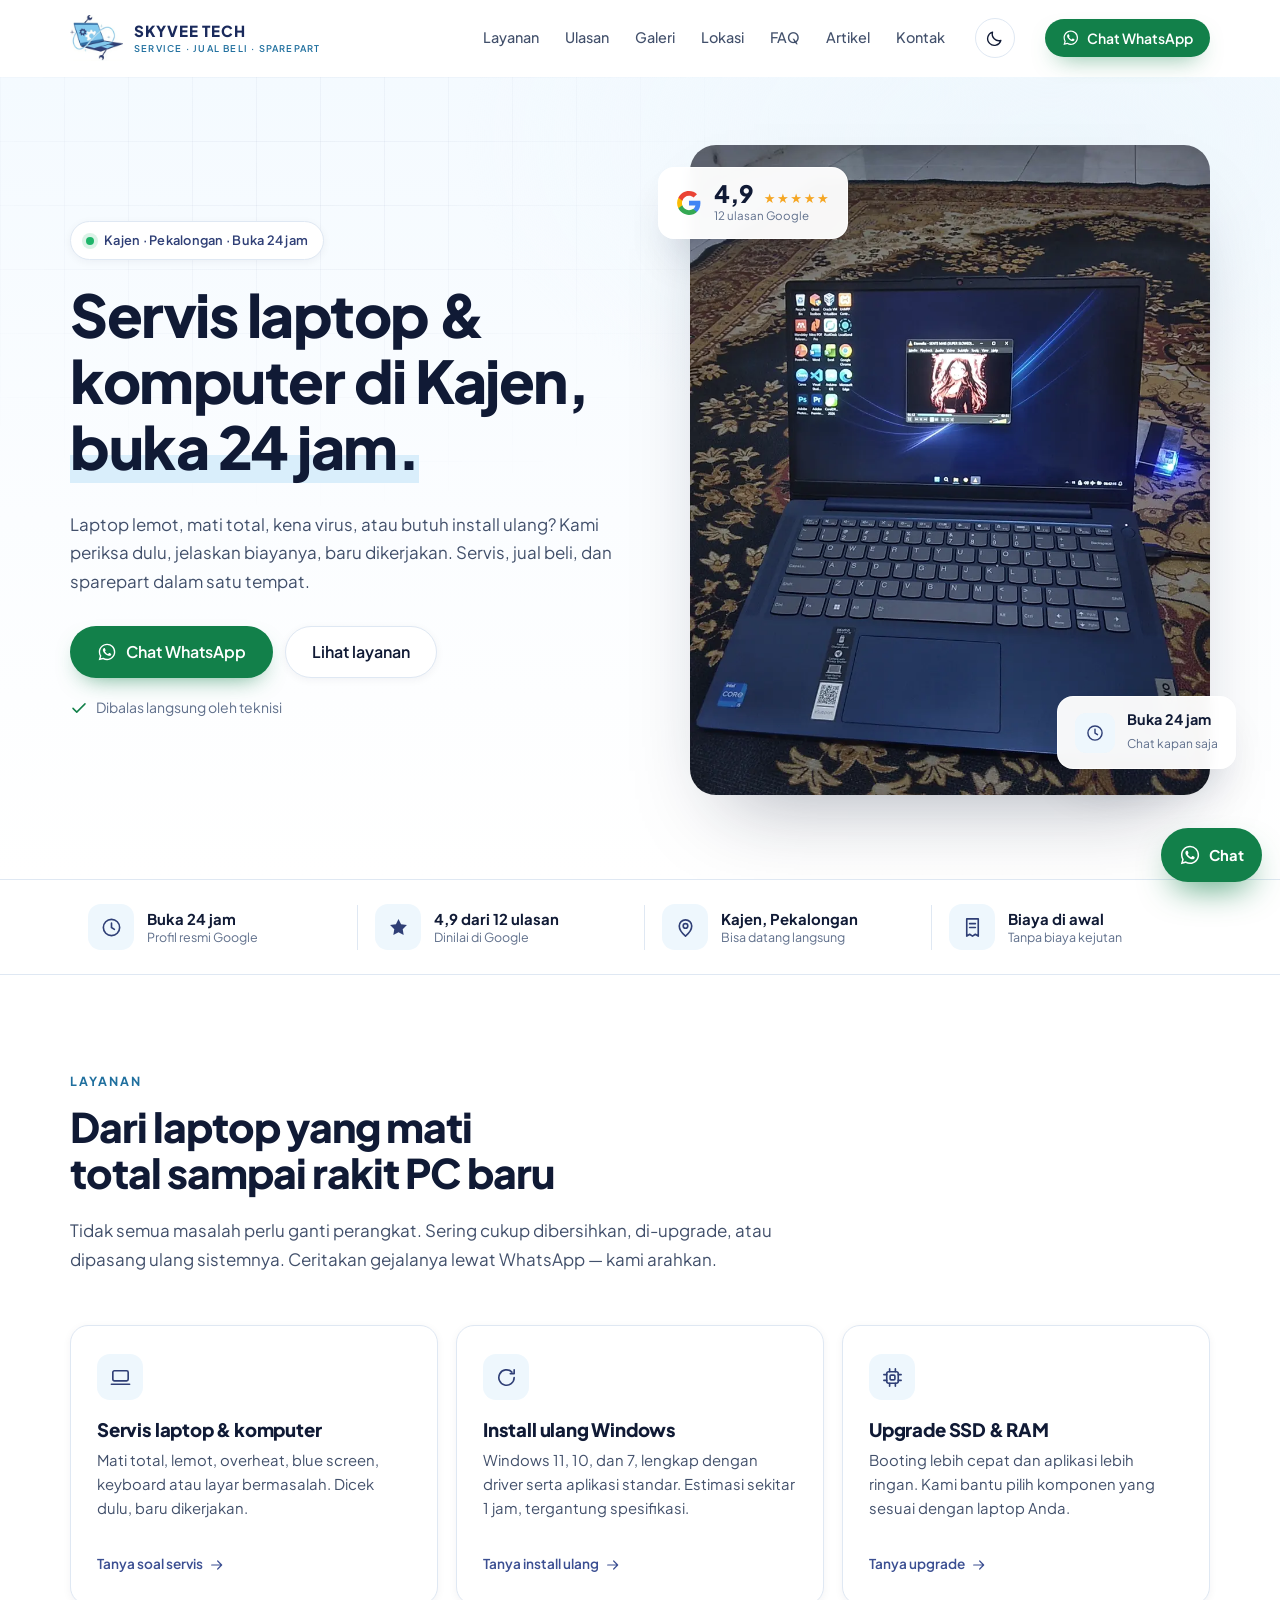
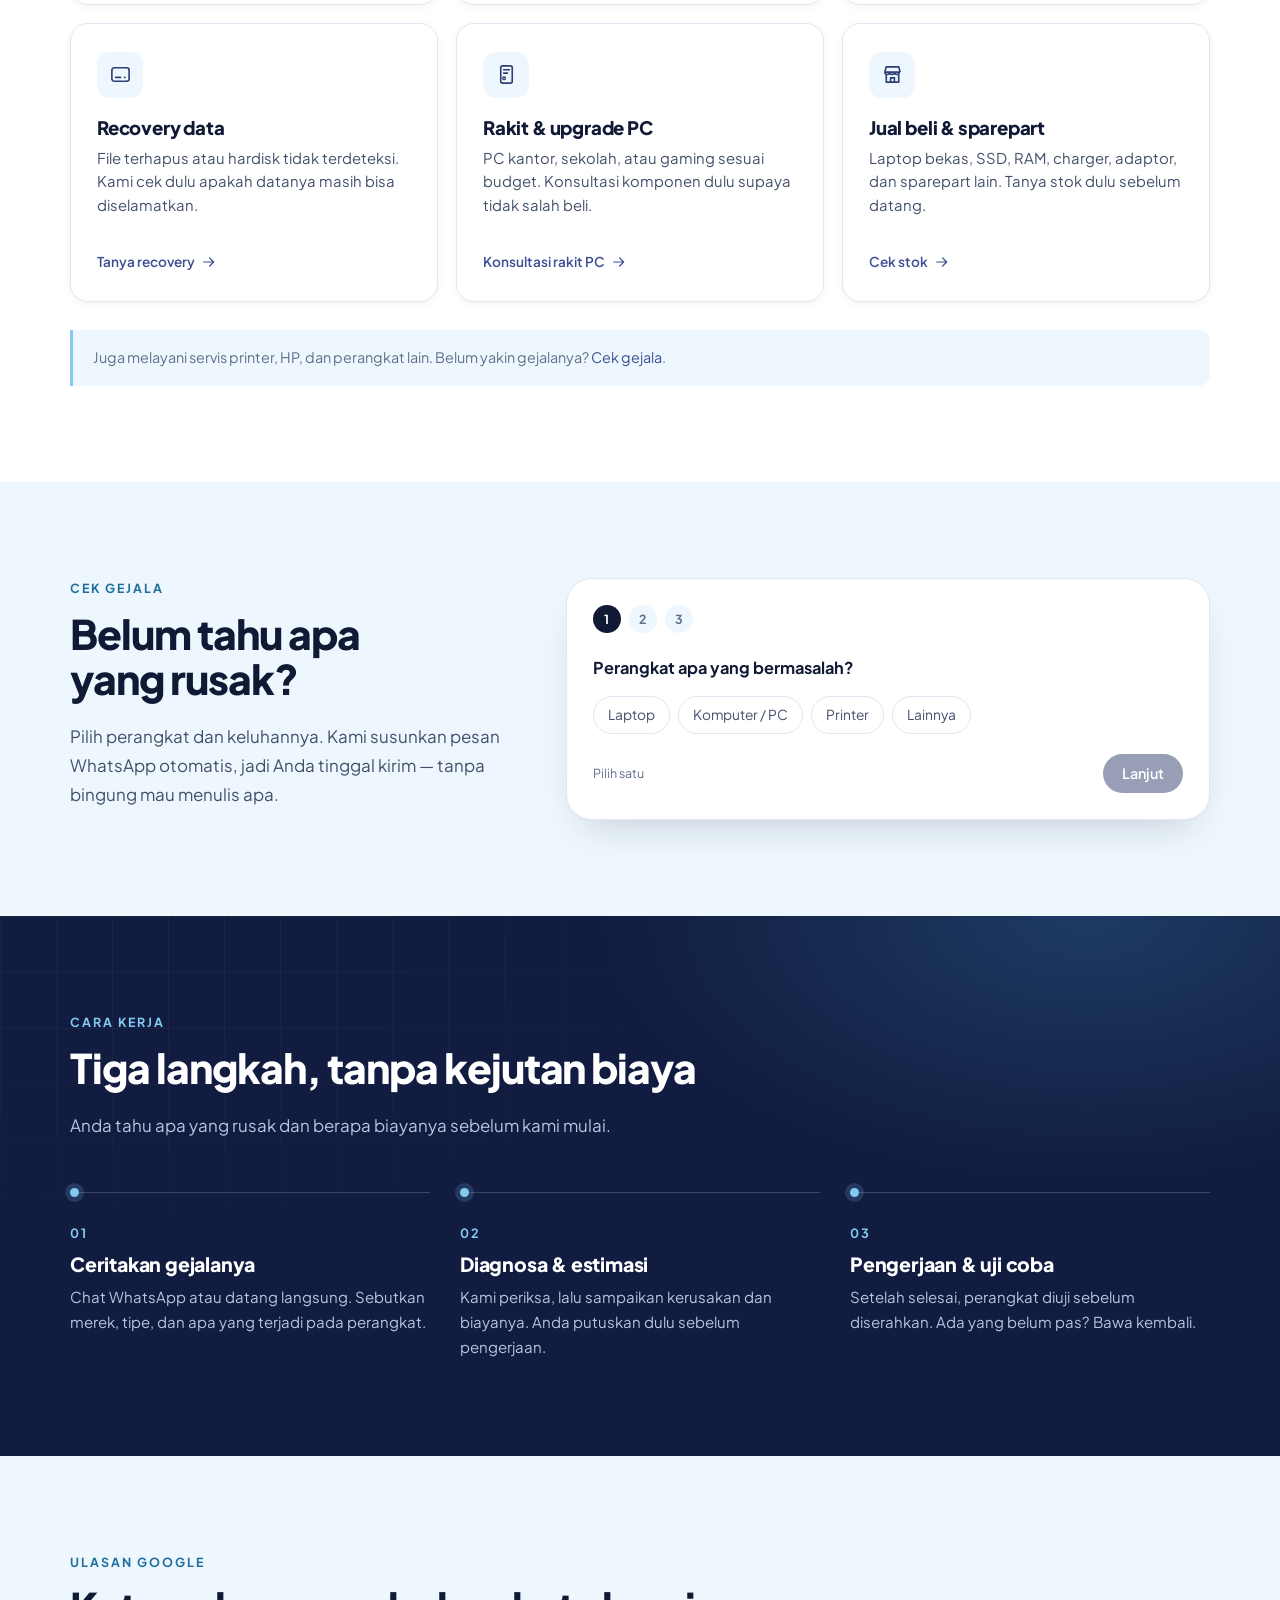
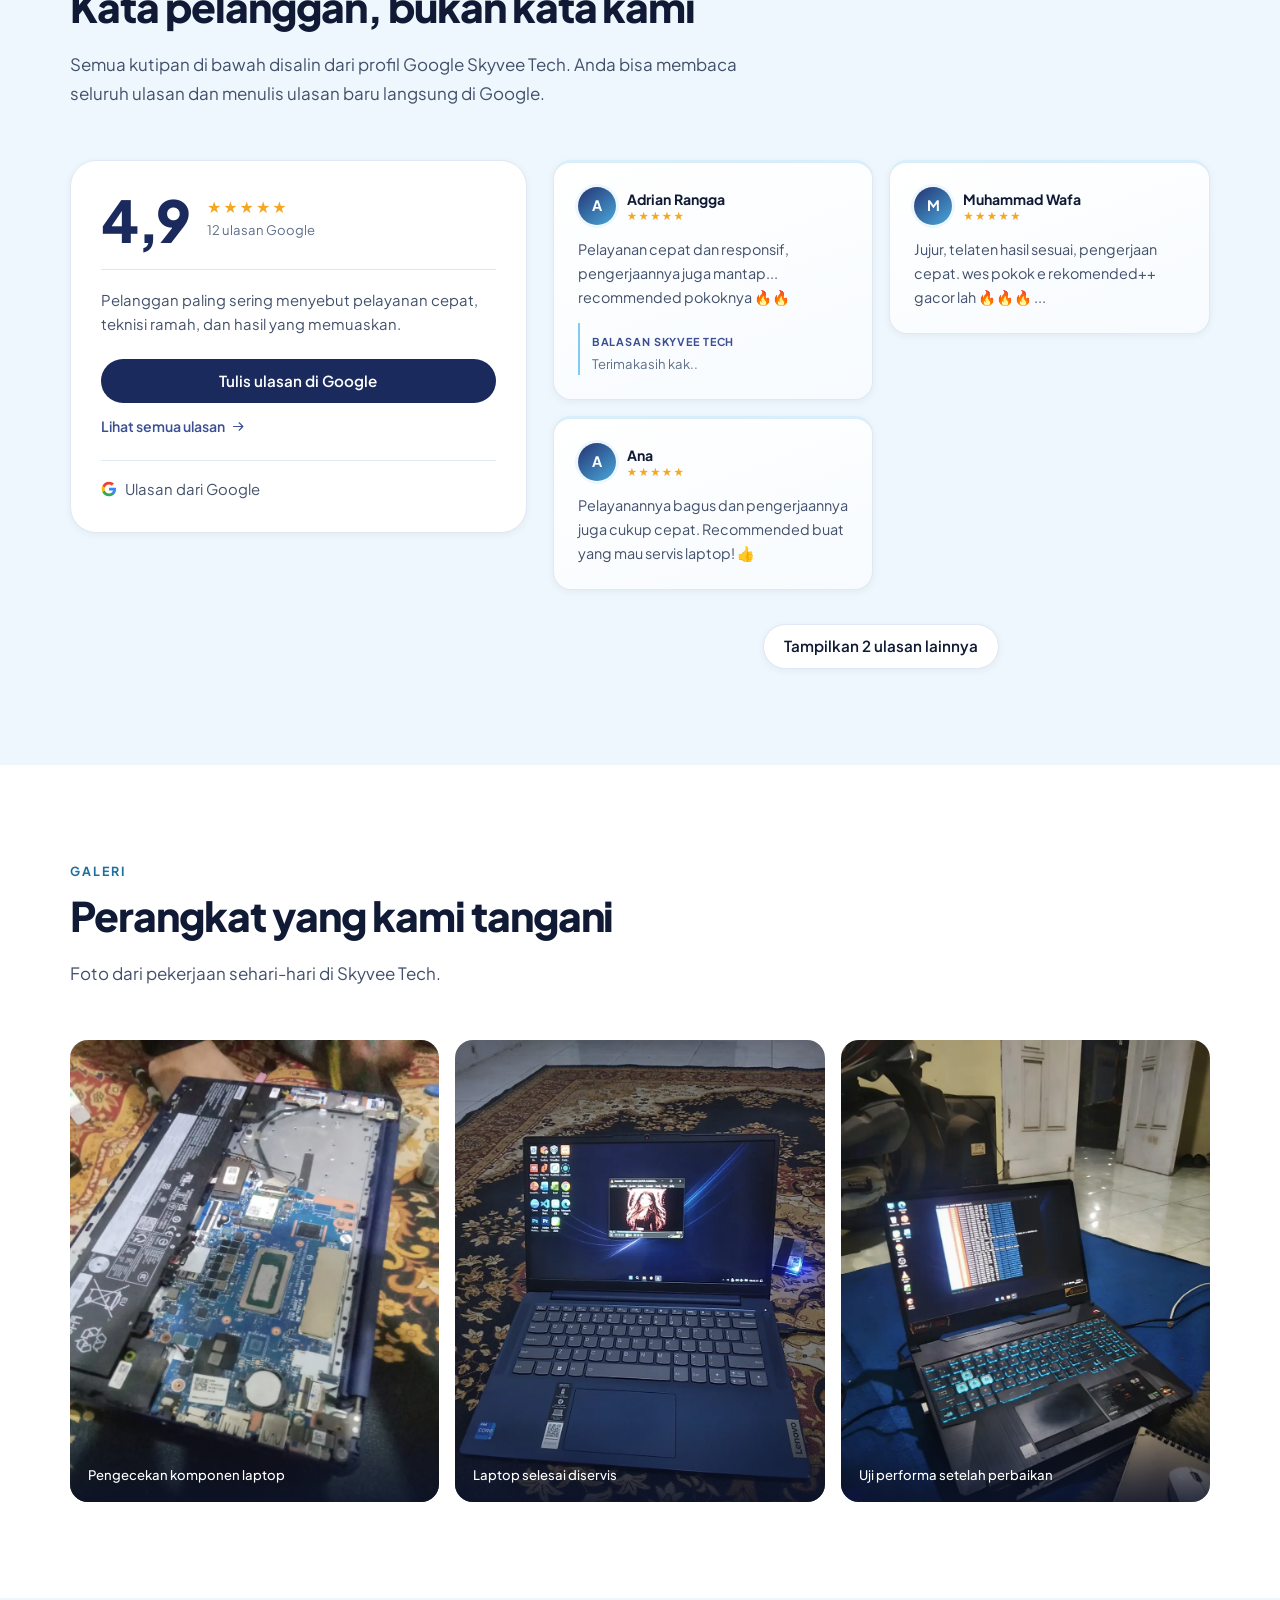
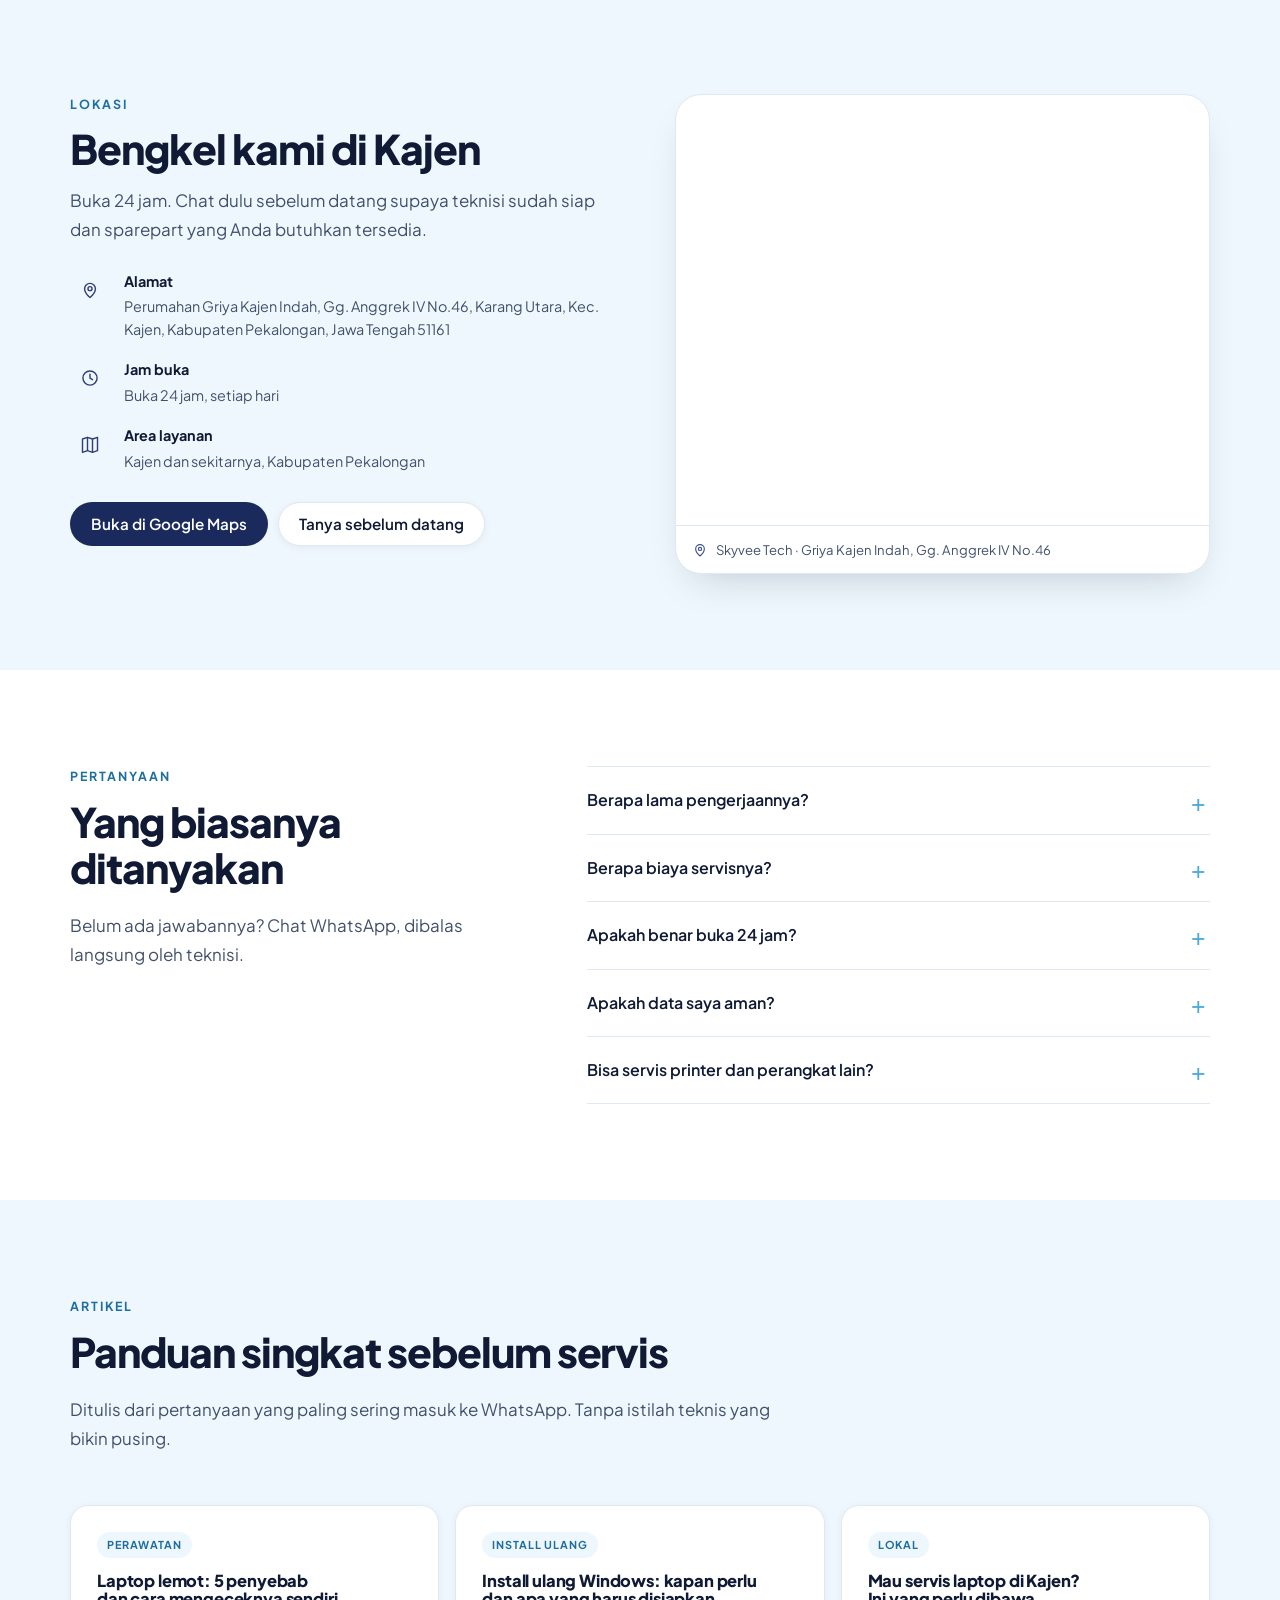
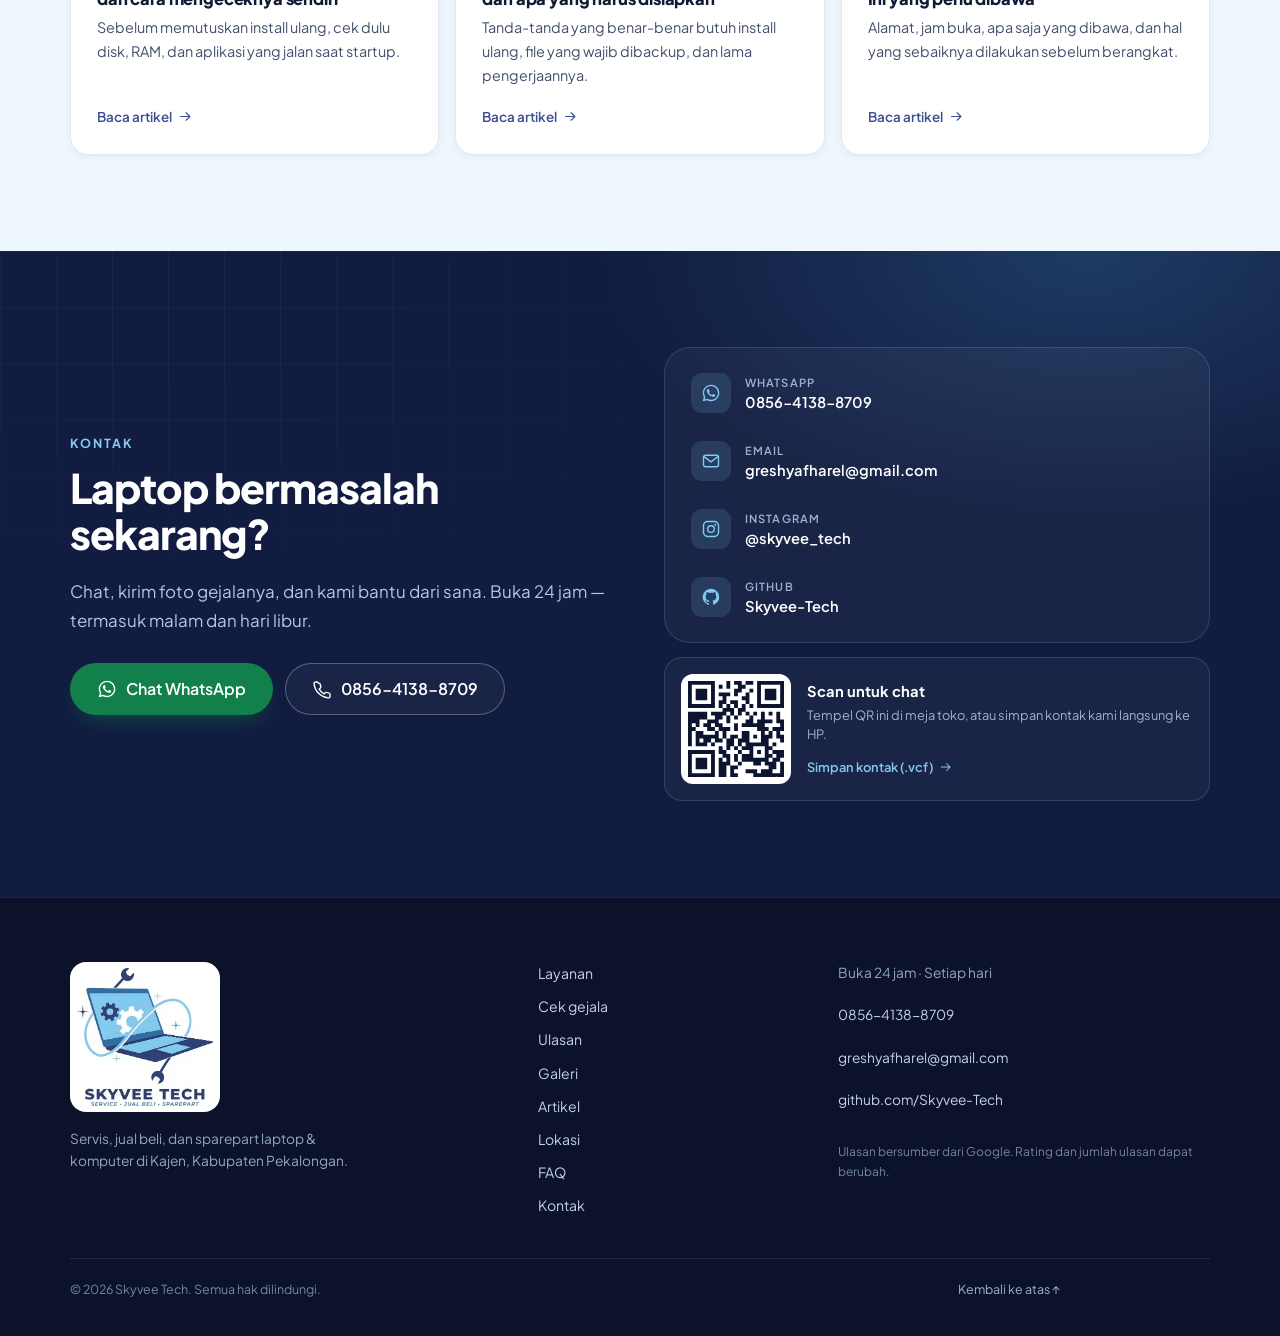
==== commit ef5c9f2b: "Batasi kartu ulasan dan rapikan desain" ====
--- a/index.html
+++ b/index.html
@@ -418,7 +418,8 @@
           </p>
         </aside>
 
-        <div class="review-cards">
+        <div class="review-cards-wrap">
+          <div class="review-cards" id="review-cards">
           <figure class="review-card" data-reveal>
             <figcaption>
               <span class="avatar" aria-hidden="true">A</span>
@@ -436,7 +437,7 @@
             <blockquote>Pelayanannya bagus dan pengerjaannya juga cukup cepat. Recommended buat yang mau servis laptop! 👍</blockquote>
           </figure>
 
-          <figure class="review-card" data-reveal>
+          <figure class="review-card" data-reveal data-review-extra>
             <figcaption>
               <span class="avatar" aria-hidden="true">F</span>
               <span class="reviewer"><strong>Farhat Bima</strong><span class="stars" aria-hidden="true">★★★★★</span></span>
@@ -445,7 +446,7 @@
             <div class="reply"><span>Balasan Skyvee Tech</span>Terimakasih ya kak..</div>
           </figure>
 
-          <figure class="review-card" data-reveal>
+          <figure class="review-card" data-reveal data-review-extra>
             <figcaption>
               <span class="avatar" aria-hidden="true">T</span>
               <span class="reviewer"><strong>黒猫Tanya von Degurechaff</strong><span class="stars" aria-hidden="true">★★★★★</span></span>
@@ -460,6 +461,12 @@
             </figcaption>
             <blockquote>Jujur, telaten hasil sesuai, pengerjaan cepat. wes pokok e rekomended++ gacor lah 🔥🔥🔥 ...</blockquote>
           </figure>
+          </div>
+          <div class="review-more-wrap">
+            <button class="btn btn-ghost review-more" type="button" data-review-more aria-expanded="false" aria-controls="review-cards" hidden>
+              Tampilkan ulasan lainnya
+            </button>
+          </div>
         </div>
       </div>
     </div>
--- a/assets/css/style.css
+++ b/assets/css/style.css
@@ -626,14 +626,26 @@
   columns: 2;
   column-gap: 16px;
 }
+.review-cards-wrap { min-width: 0; }
+.review-more-wrap {
+  display: flex;
+  justify-content: center;
+  margin-top: 18px;
+}
+.review-more {
+  min-width: 230px;
+  max-width: 100%;
+}
+.review-cards.is-collapsible [data-review-extra]:not(.is-shown) { display: none; }
 .review-card {
   display: inline-block;
   width: 100%;
   break-inside: avoid;
   margin: 0 0 16px;
-  padding: 22px;
-  background: #fff;
+  padding: 24px;
+  background: linear-gradient(160deg, #fff 0%, #f7fbff 100%);
   border: 1px solid var(--line);
+  border-top: 3px solid var(--sky-200);
   border-radius: var(--radius);
   box-shadow: var(--shadow-sm);
 }
@@ -653,6 +665,7 @@
   color: #fff;
   font-size: .9rem;
   font-weight: 700;
+  box-shadow: 0 0 0 3px var(--sky-100);
 }
 .reviewer { display: grid; line-height: 1.3; }
 .reviewer strong { color: var(--ink); font-size: .88rem; }
@@ -1420,6 +1433,10 @@
 html[data-theme="dark"] .review-summary,
 html[data-theme="dark"] .review-card,
 html[data-theme="dark"] .map-card { background: #132241; }
+html[data-theme="dark"] .review-card {
+  background: linear-gradient(160deg, #132241 0%, #0f1c38 100%);
+  border-top-color: rgba(130, 202, 240, .35);
+}
 
 html[data-theme="dark"] .score { color: var(--ink); }
 
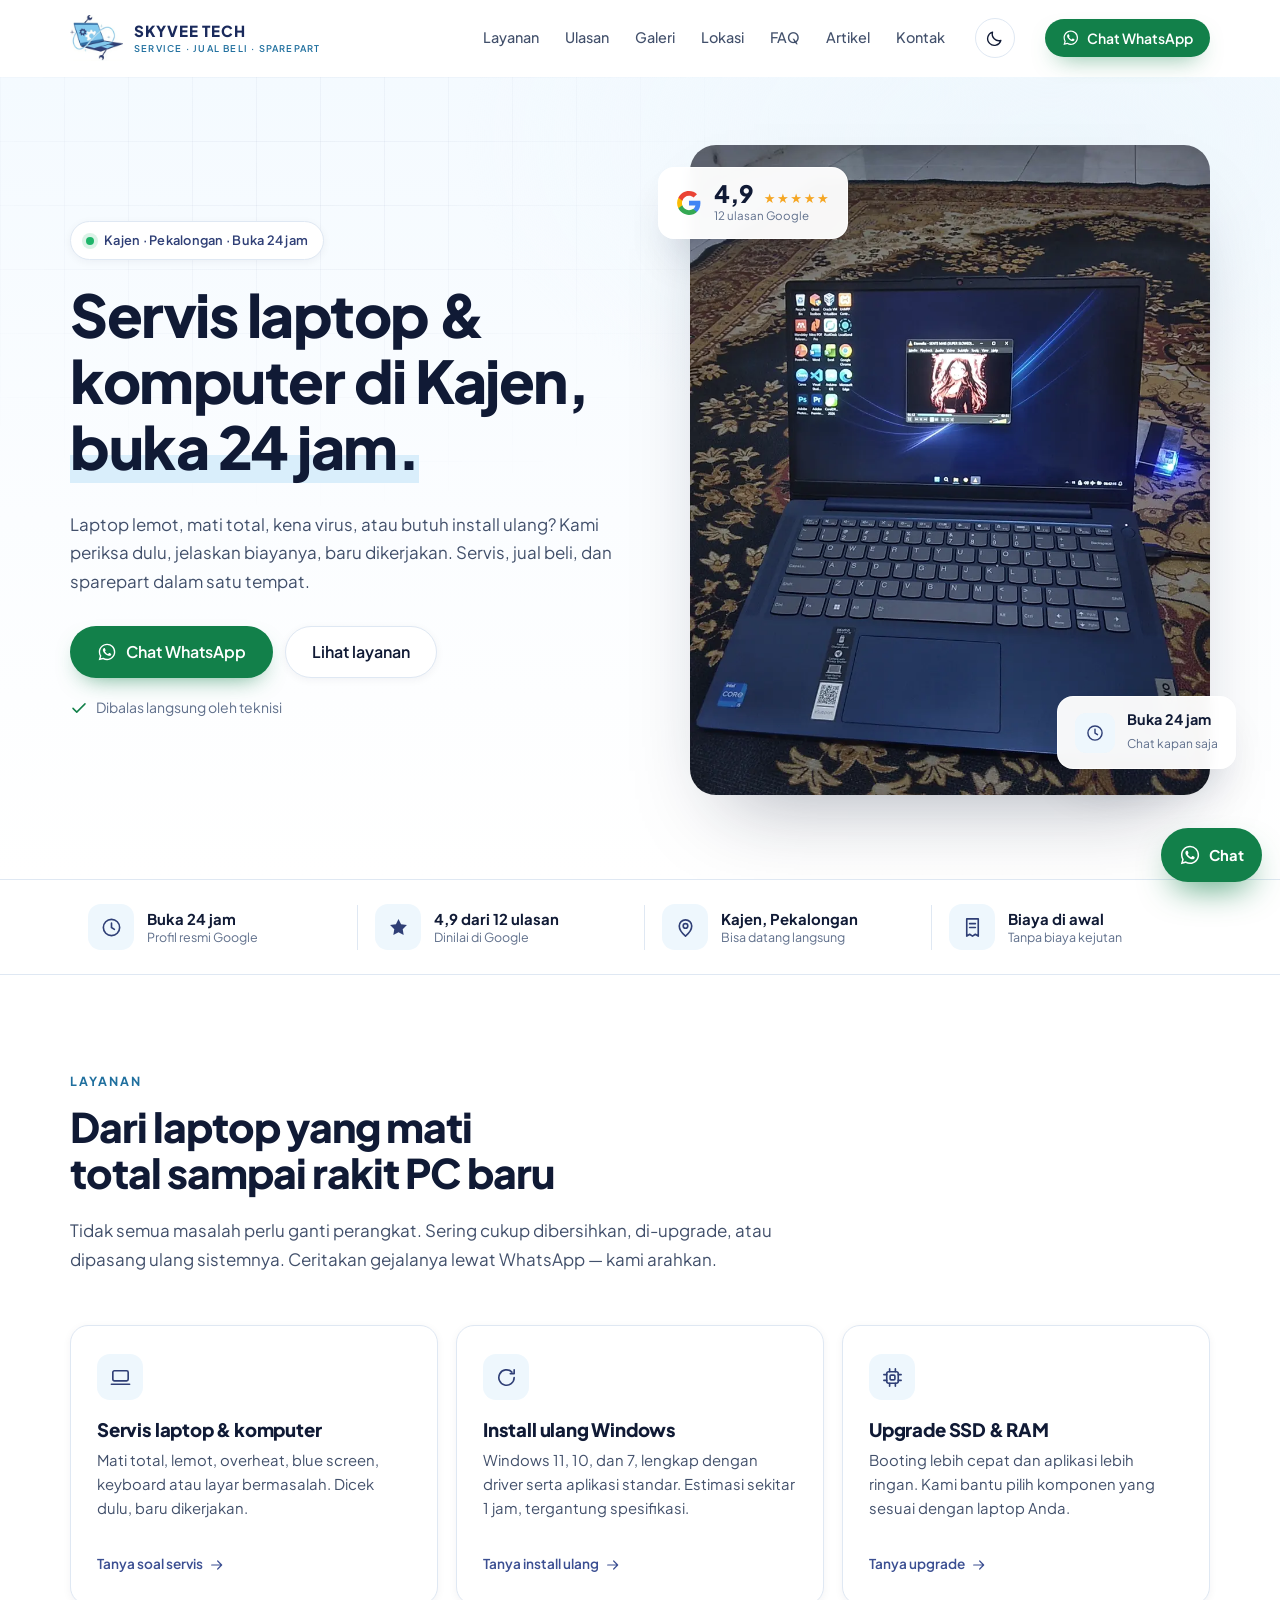
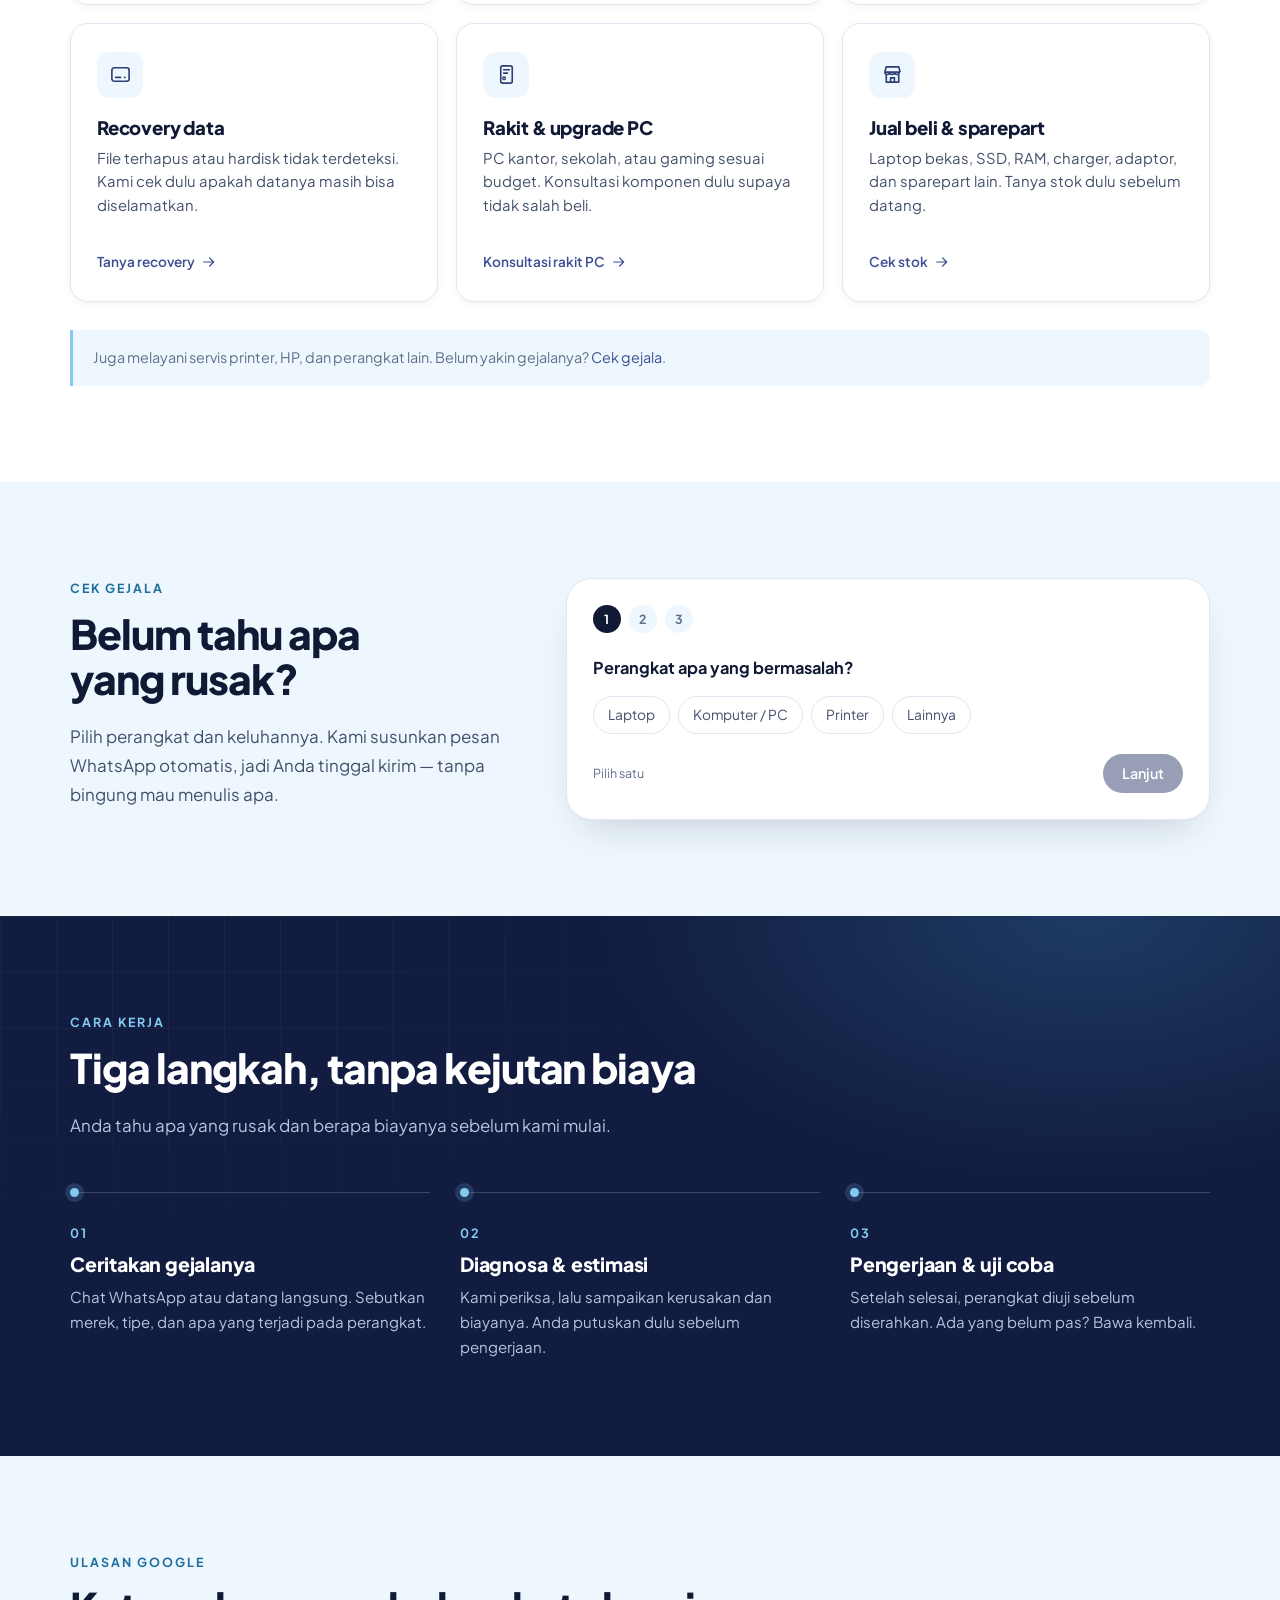
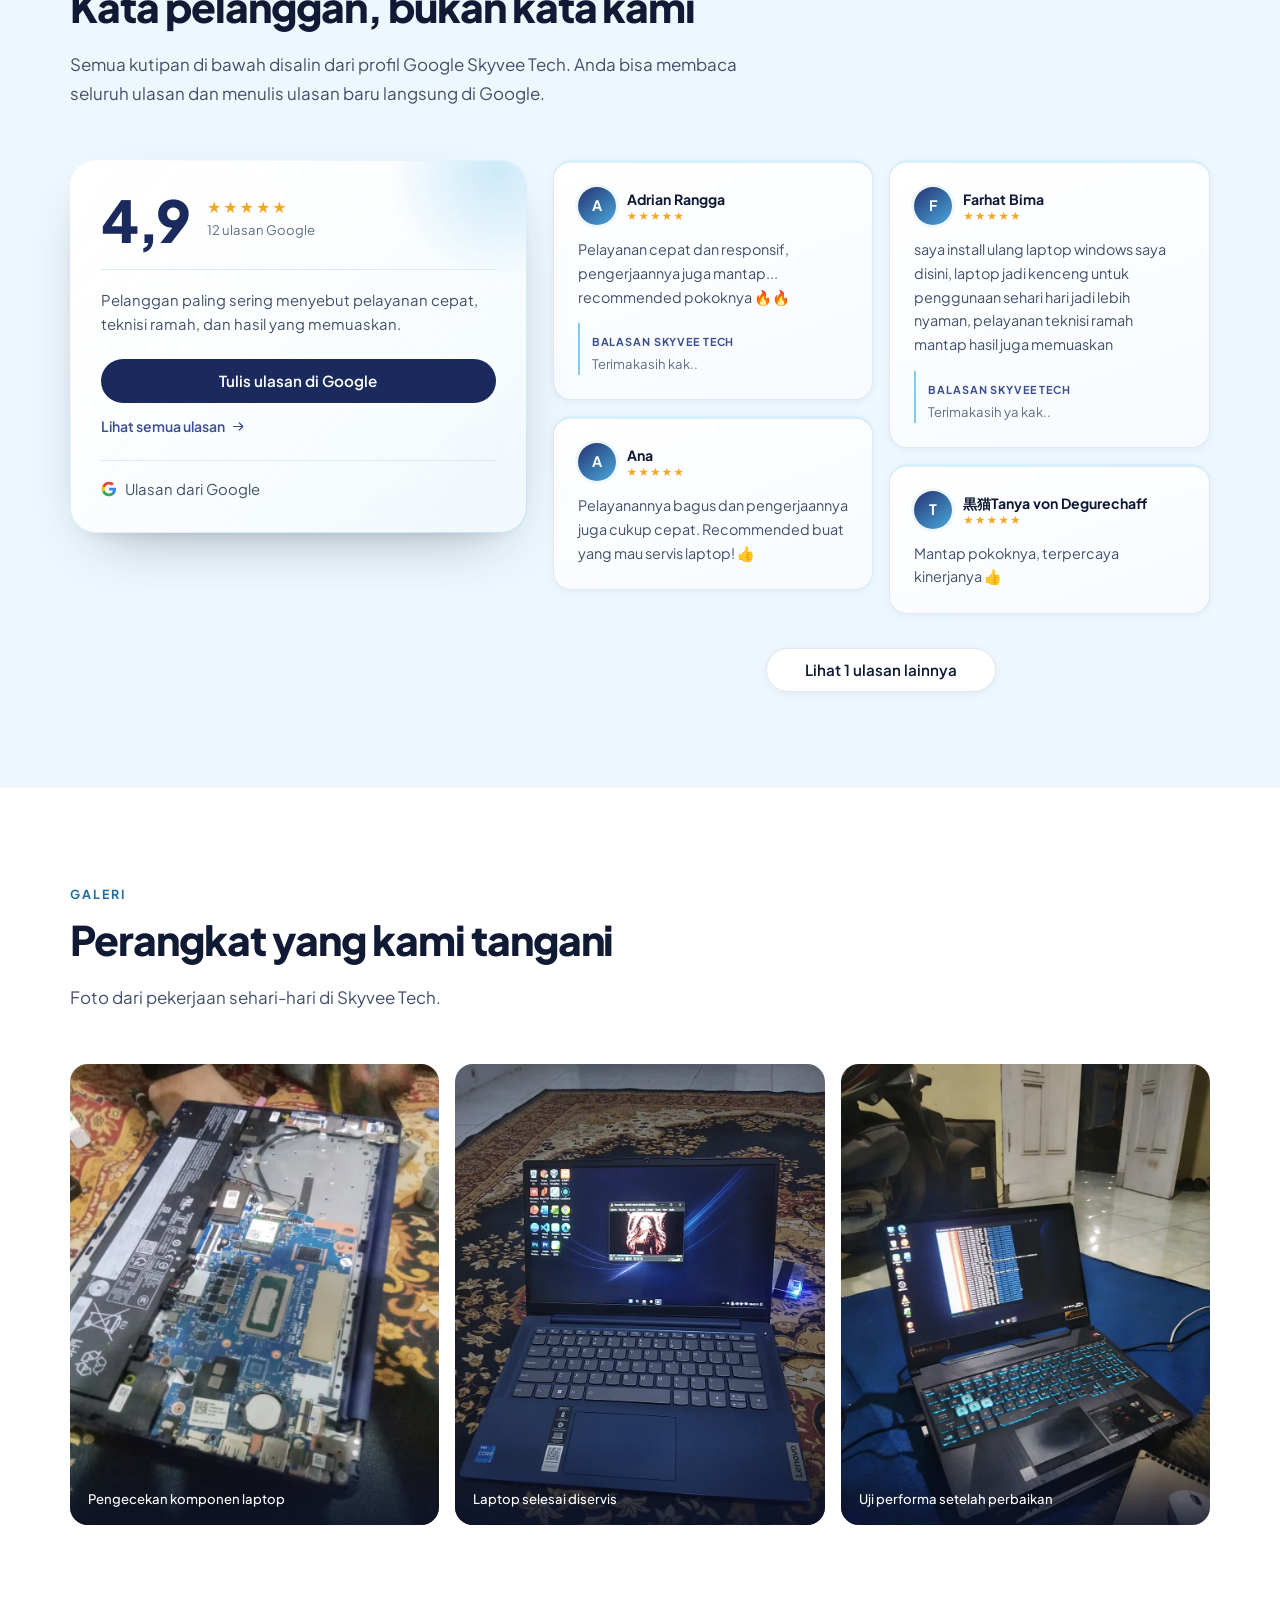
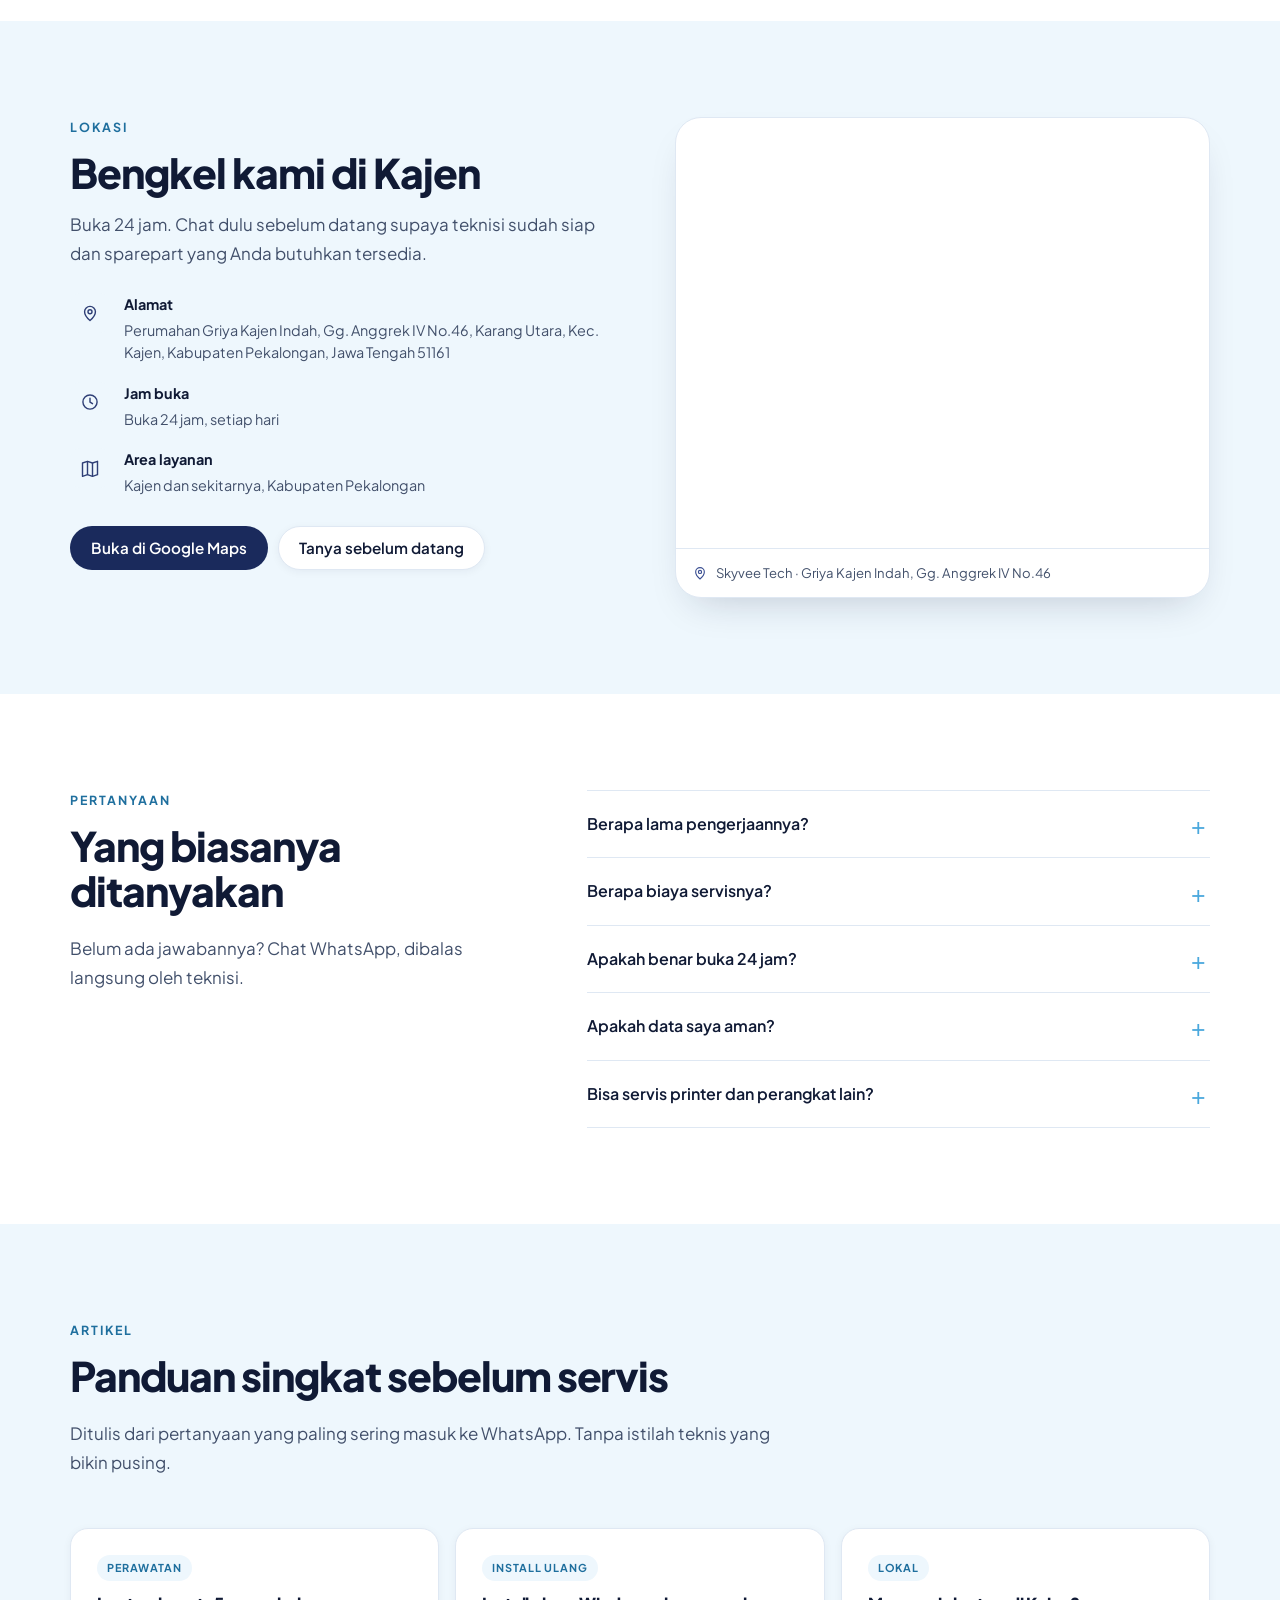
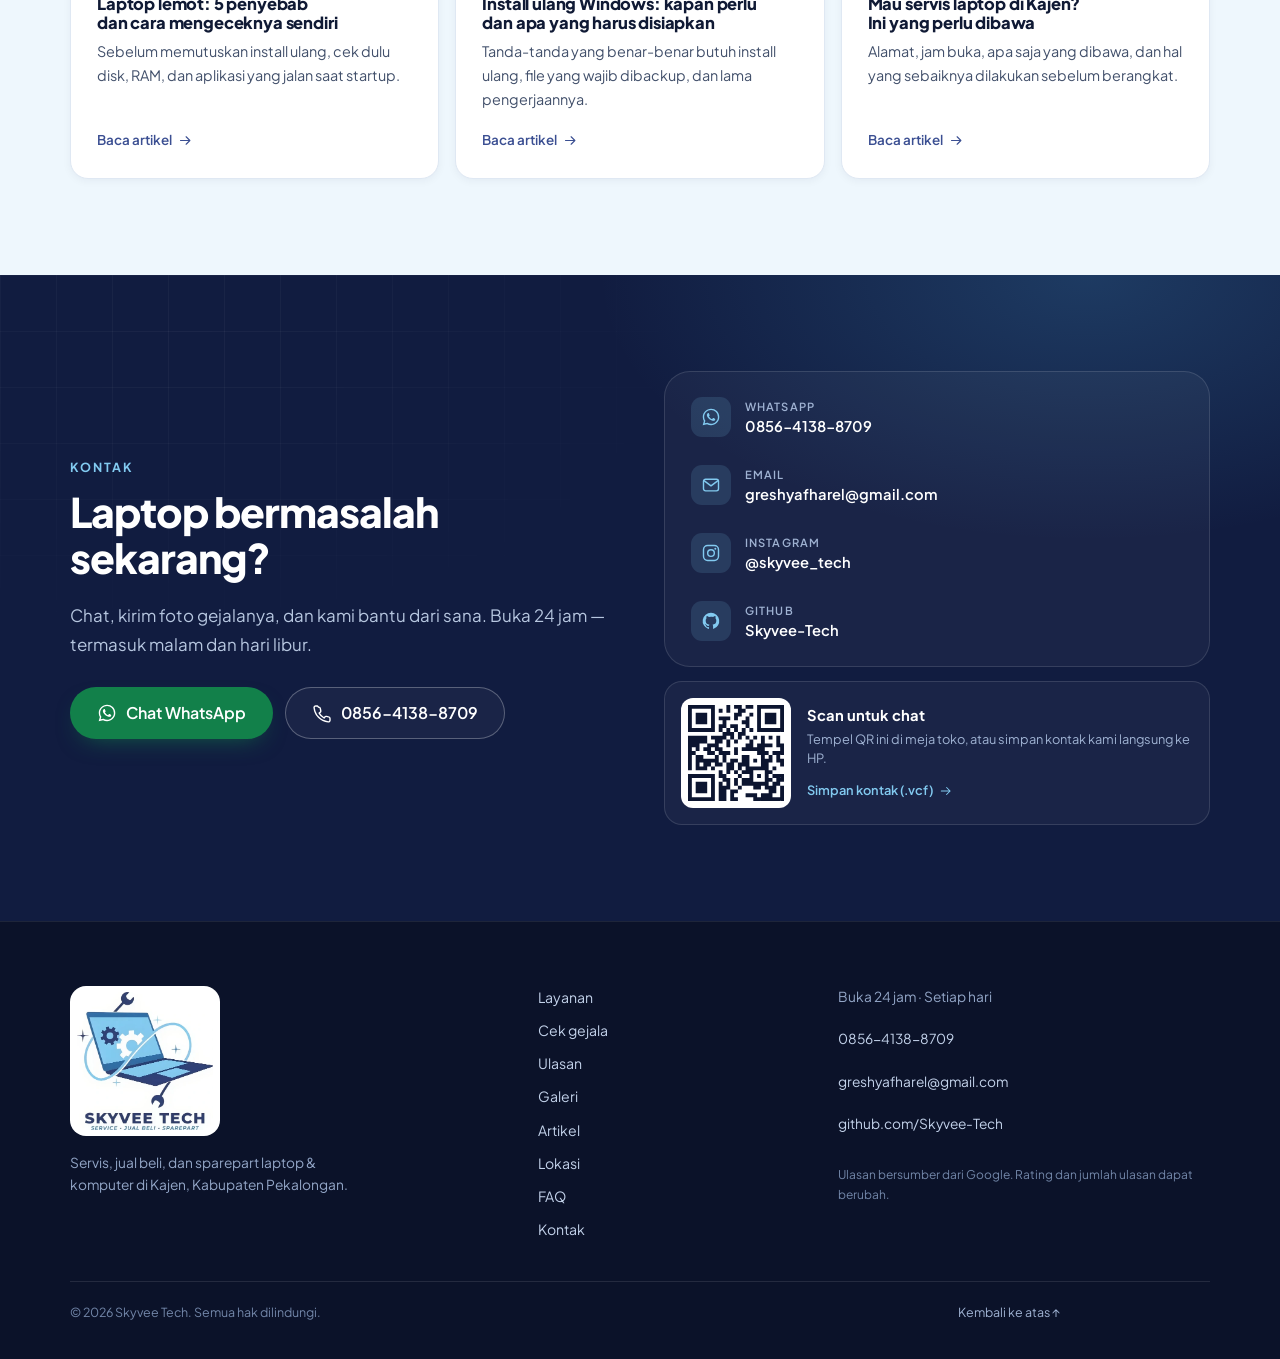
==== commit c9cf5d0a: "Empat ulasan awal dan animasi kartu glass" ====
--- a/index.html
+++ b/index.html
@@ -437,7 +437,7 @@
             <blockquote>Pelayanannya bagus dan pengerjaannya juga cukup cepat. Recommended buat yang mau servis laptop! 👍</blockquote>
           </figure>
 
-          <figure class="review-card" data-reveal data-review-extra>
+          <figure class="review-card" data-reveal>
             <figcaption>
               <span class="avatar" aria-hidden="true">F</span>
               <span class="reviewer"><strong>Farhat Bima</strong><span class="stars" aria-hidden="true">★★★★★</span></span>
@@ -446,7 +446,7 @@
             <div class="reply"><span>Balasan Skyvee Tech</span>Terimakasih ya kak..</div>
           </figure>
 
-          <figure class="review-card" data-reveal data-review-extra>
+          <figure class="review-card" data-reveal>
             <figcaption>
               <span class="avatar" aria-hidden="true">T</span>
               <span class="reviewer"><strong>黒猫Tanya von Degurechaff</strong><span class="stars" aria-hidden="true">★★★★★</span></span>
@@ -454,7 +454,7 @@
             <blockquote>Mantap pokoknya, terpercaya kinerjanya 👍</blockquote>
           </figure>
 
-          <figure class="review-card" data-reveal>
+          <figure class="review-card" data-review-extra>
             <figcaption>
               <span class="avatar" aria-hidden="true">M</span>
               <span class="reviewer"><strong>Muhammad Wafa</strong><span class="stars" aria-hidden="true">★★★★★</span></span>
--- a/assets/css/style.css
+++ b/assets/css/style.css
@@ -379,6 +379,14 @@
 }
 .rating-card { top: 22px; left: -32px; }
 .hours-card { bottom: 26px; right: -26px; }
+@keyframes float-soft {
+  from { transform: translateY(0); }
+  to { transform: translateY(-6px); }
+}
+@media (prefers-reduced-motion: no-preference) {
+  .float-card { animation: float-soft 6s ease-in-out infinite alternate; }
+  .hours-card { animation-delay: -3s; }
+}
 
 .rating-card > div { display: grid; grid-template-columns: auto auto; align-items: baseline; gap: 1px 10px; }
 .rating-value { font-size: 1.5rem; font-weight: 800; color: var(--ink); line-height: 1; }
@@ -571,11 +579,48 @@
 }
 
 .review-summary {
+  position: relative;
+  overflow: hidden;
   padding: 30px;
-  background: #fff;
-  border: 1px solid var(--line);
+  background:
+    linear-gradient(145deg, rgba(255, 255, 255, .94), rgba(255, 255, 255, .74)) padding-box,
+    linear-gradient(135deg, rgba(255, 255, 255, .95), rgba(130, 202, 240, .42)) border-box;
+  border: 1px solid transparent;
   border-radius: var(--radius-lg);
-  box-shadow: var(--shadow-sm);
+  box-shadow: 0 24px 60px -32px rgba(16, 26, 53, .45), 0 8px 24px -18px rgba(16, 26, 53, .24);
+  backdrop-filter: blur(16px) saturate(1.15);
+  -webkit-backdrop-filter: blur(16px) saturate(1.15);
+}
+.review-summary::before {
+  content: "";
+  position: absolute;
+  inset: 0;
+  background: linear-gradient(120deg, rgba(255, 255, 255, .42), transparent 38%);
+  pointer-events: none;
+}
+.review-summary::after {
+  content: "";
+  position: absolute;
+  top: -100px;
+  right: -80px;
+  width: 220px;
+  height: 220px;
+  border-radius: 50%;
+  background: radial-gradient(circle, rgba(130, 202, 240, .38), transparent 70%);
+  pointer-events: none;
+  animation: glass-float 9s ease-in-out infinite alternate;
+}
+.review-summary > * { position: relative; z-index: 1; }
+@keyframes glass-float {
+  from { transform: translate3d(0, 0, 0) scale(1); opacity: .55; }
+  to { transform: translate3d(-16px, 12px, 0) scale(1.18); opacity: .85; }
+}
+@media (hover: hover) and (prefers-reduced-motion: no-preference) {
+  .js .review-summary[data-reveal].is-visible { transition: transform .4s var(--ease), box-shadow .4s var(--ease); }
+  .js .review-summary[data-reveal].is-visible:hover {
+    transform: perspective(1000px) rotateX(1.4deg) rotateY(-1.4deg) translateY(-4px);
+    box-shadow: 0 34px 80px -36px rgba(16, 26, 53, .55), 0 10px 28px -18px rgba(16, 26, 53, .28);
+  }
 }
 .review-score {
   display: flex;
@@ -648,6 +693,18 @@
   border-top: 3px solid var(--sky-200);
   border-radius: var(--radius);
   box-shadow: var(--shadow-sm);
+}
+.review-card.is-shown { animation: review-in .55s var(--ease) both; }
+@keyframes review-in {
+  from { opacity: 0; transform: translateY(14px); }
+  to { opacity: 1; transform: none; }
+}
+@media (hover: hover) and (prefers-reduced-motion: no-preference) {
+  .review-card { transition: transform .3s var(--ease), box-shadow .3s var(--ease), border-color .3s var(--ease); }
+  .js .review-card[data-reveal].is-visible { transition: transform .3s var(--ease), box-shadow .3s var(--ease), border-color .3s var(--ease); }
+  .review-card:hover { box-shadow: var(--shadow); border-color: var(--sky-200); }
+  .review-card:not([data-reveal]):hover,
+  .js .review-card[data-reveal].is-visible:hover { transform: translateY(-4px); }
 }
 .review-card figcaption {
   display: flex;
@@ -1437,6 +1494,19 @@
   background: linear-gradient(160deg, #132241 0%, #0f1c38 100%);
   border-top-color: rgba(130, 202, 240, .35);
 }
+html[data-theme="dark"] .review-summary {
+  background:
+    linear-gradient(145deg, rgba(19, 34, 65, .94), rgba(15, 28, 56, .82)) padding-box,
+    linear-gradient(135deg, rgba(130, 202, 240, .38), rgba(130, 202, 240, .08)) border-box;
+  border-color: transparent;
+  box-shadow: 0 30px 70px -36px rgba(0, 0, 0, .8), 0 10px 28px -18px rgba(0, 0, 0, .55);
+}
+html[data-theme="dark"] .review-summary::before {
+  background: linear-gradient(120deg, rgba(255, 255, 255, .08), transparent 40%);
+}
+html[data-theme="dark"] .review-summary::after {
+  background: radial-gradient(circle, rgba(130, 202, 240, .24), transparent 70%);
+}
 
 html[data-theme="dark"] .score { color: var(--ink); }
 
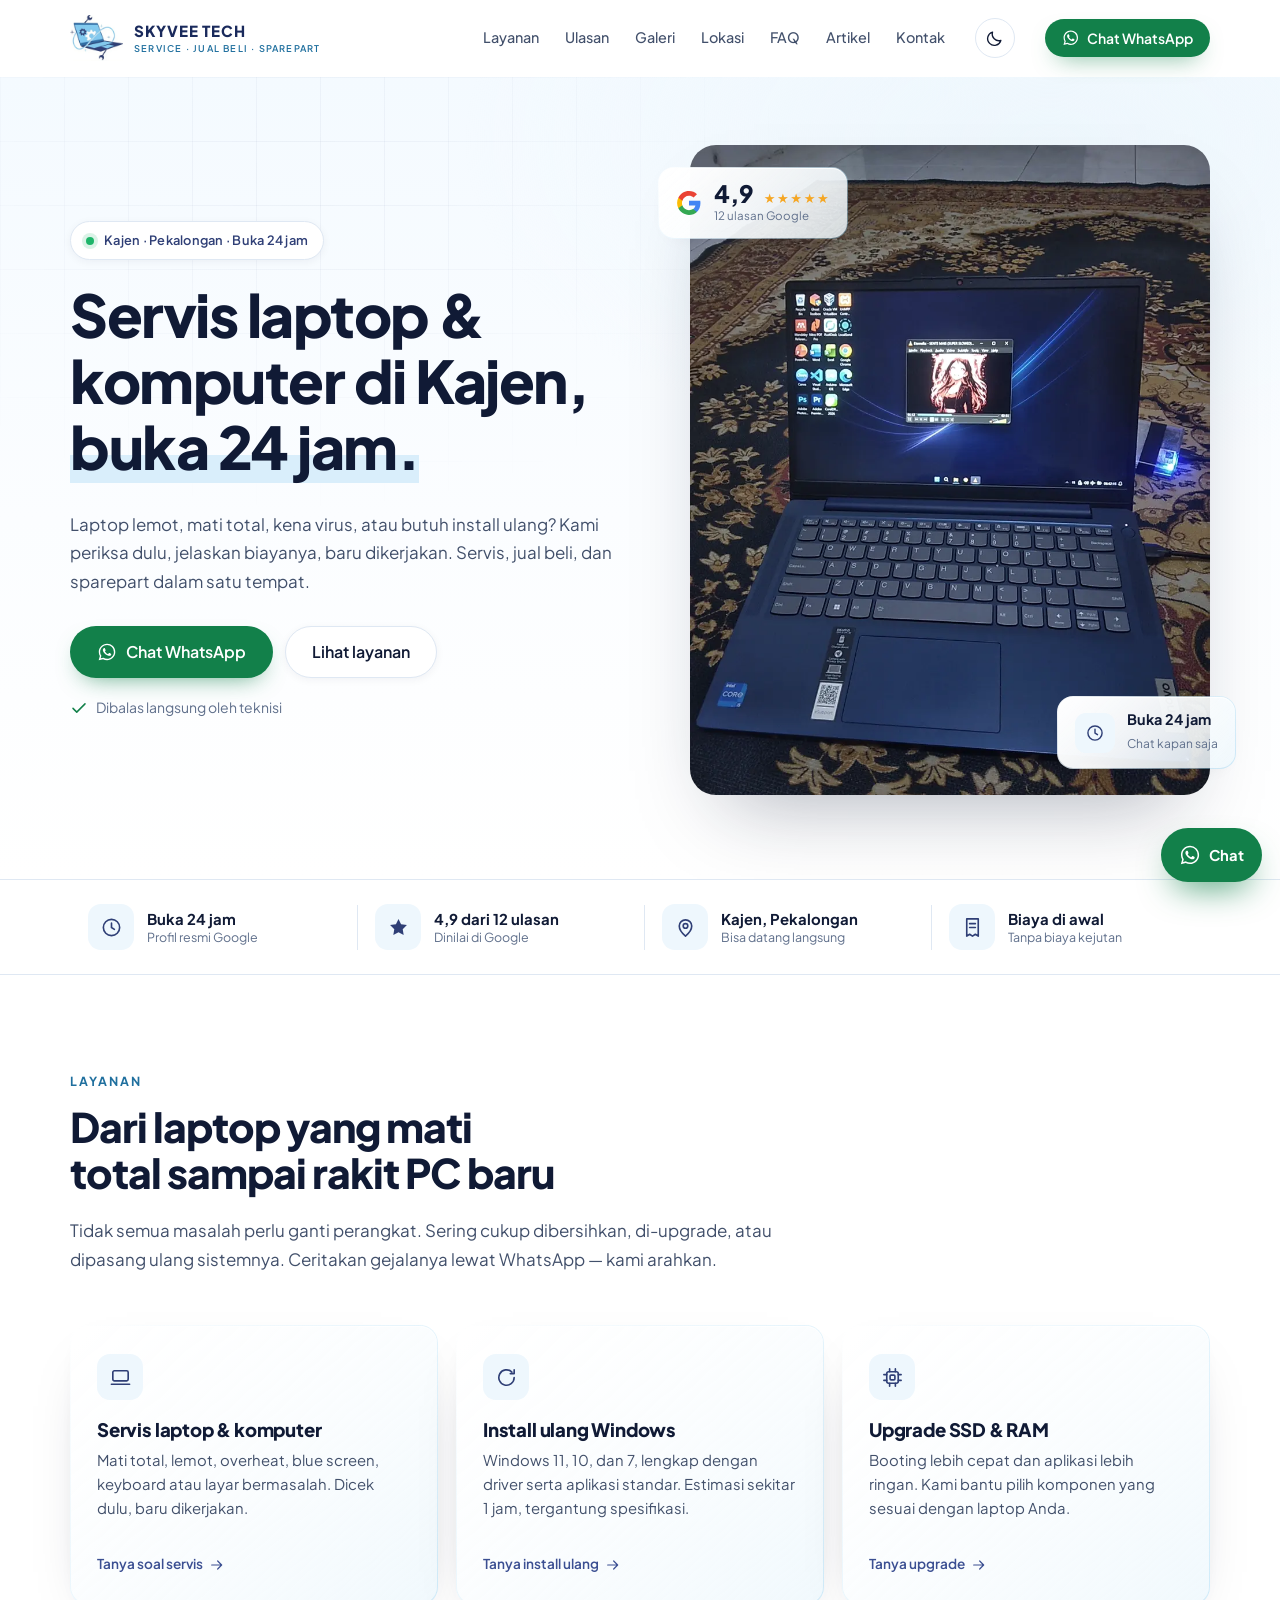
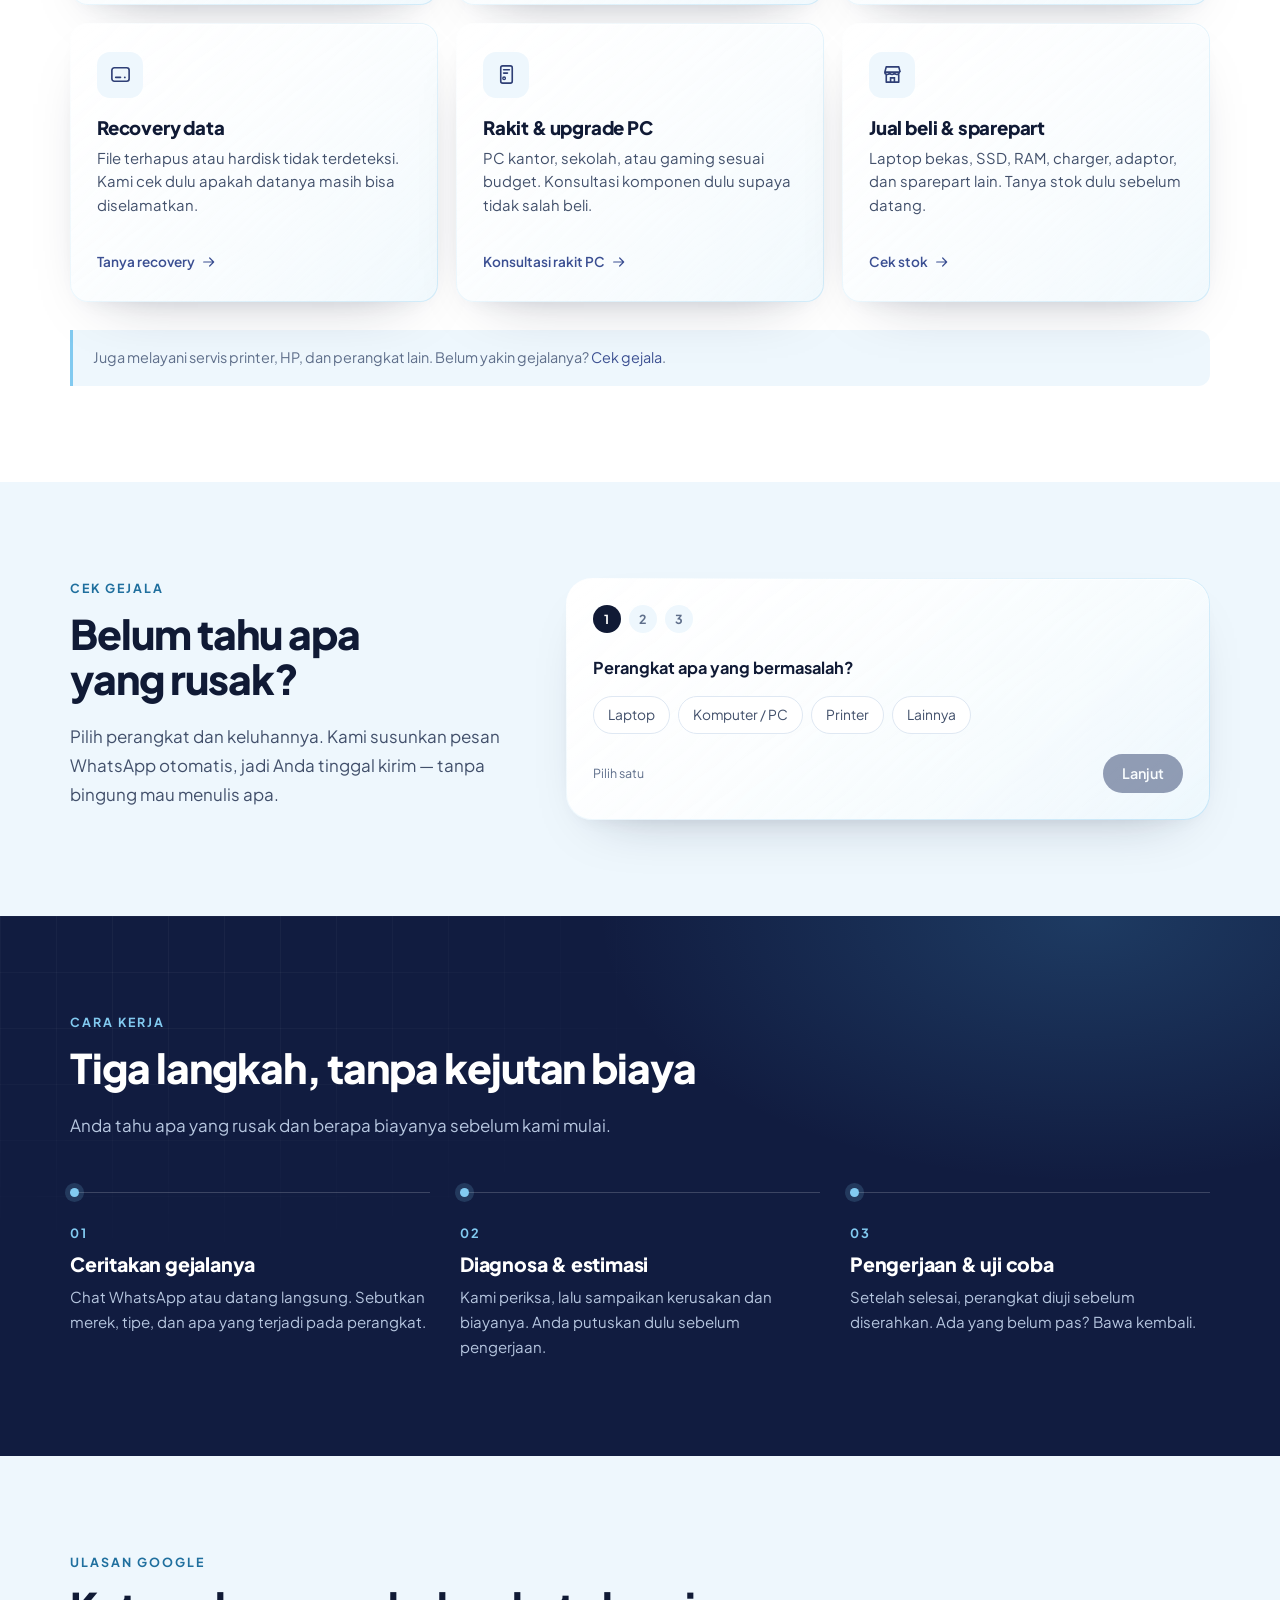
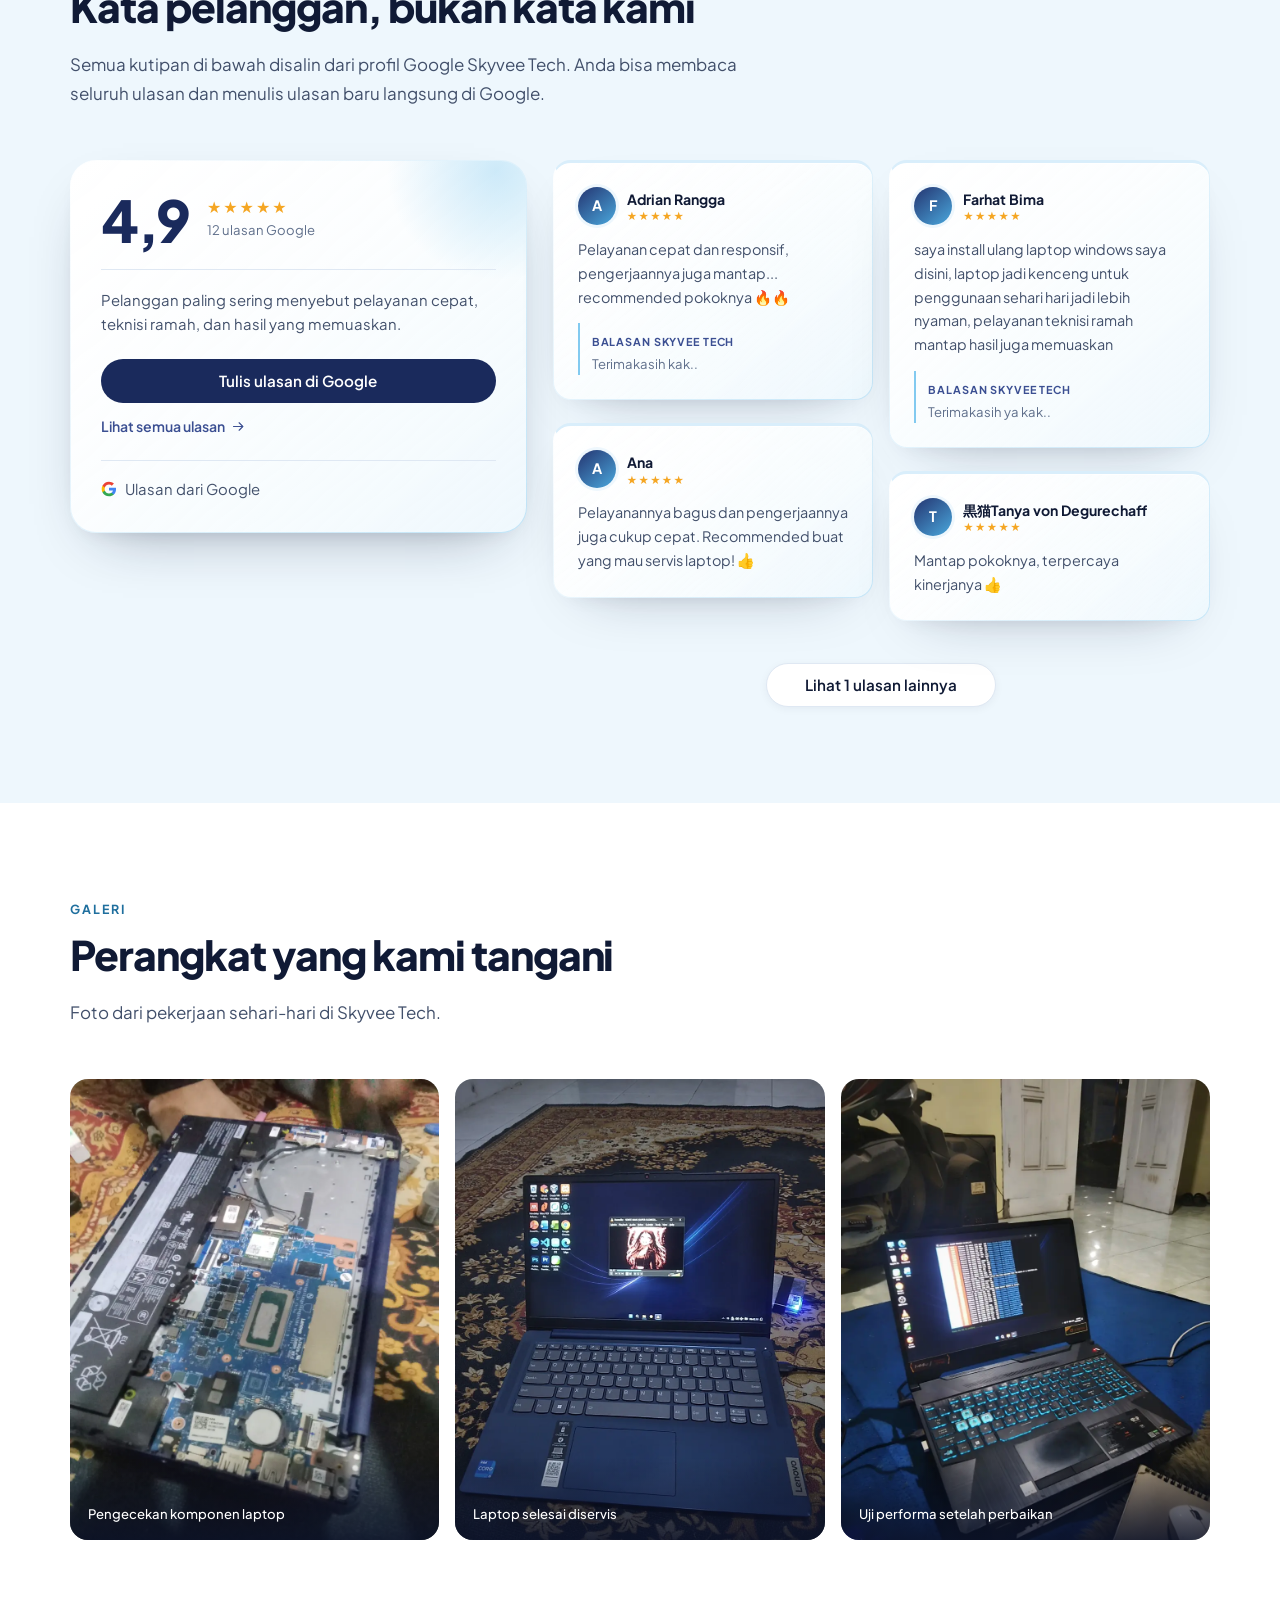
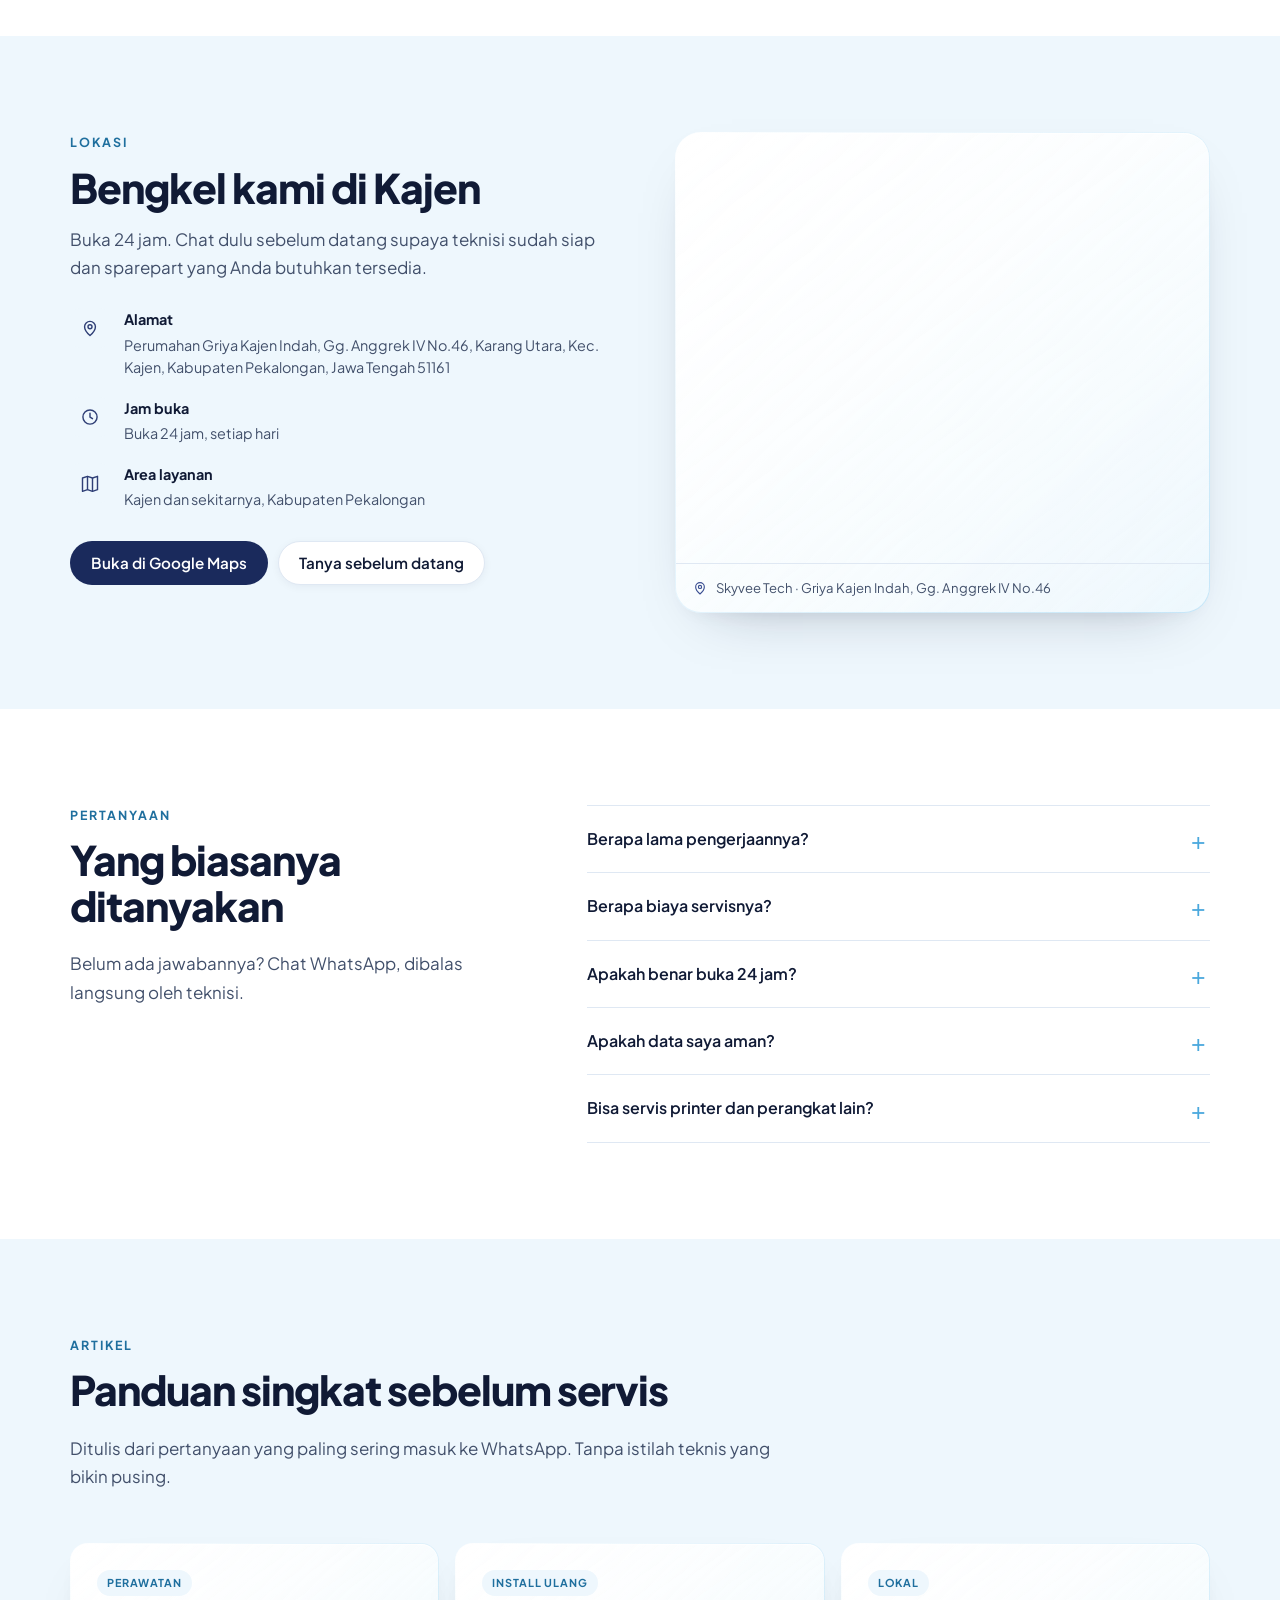
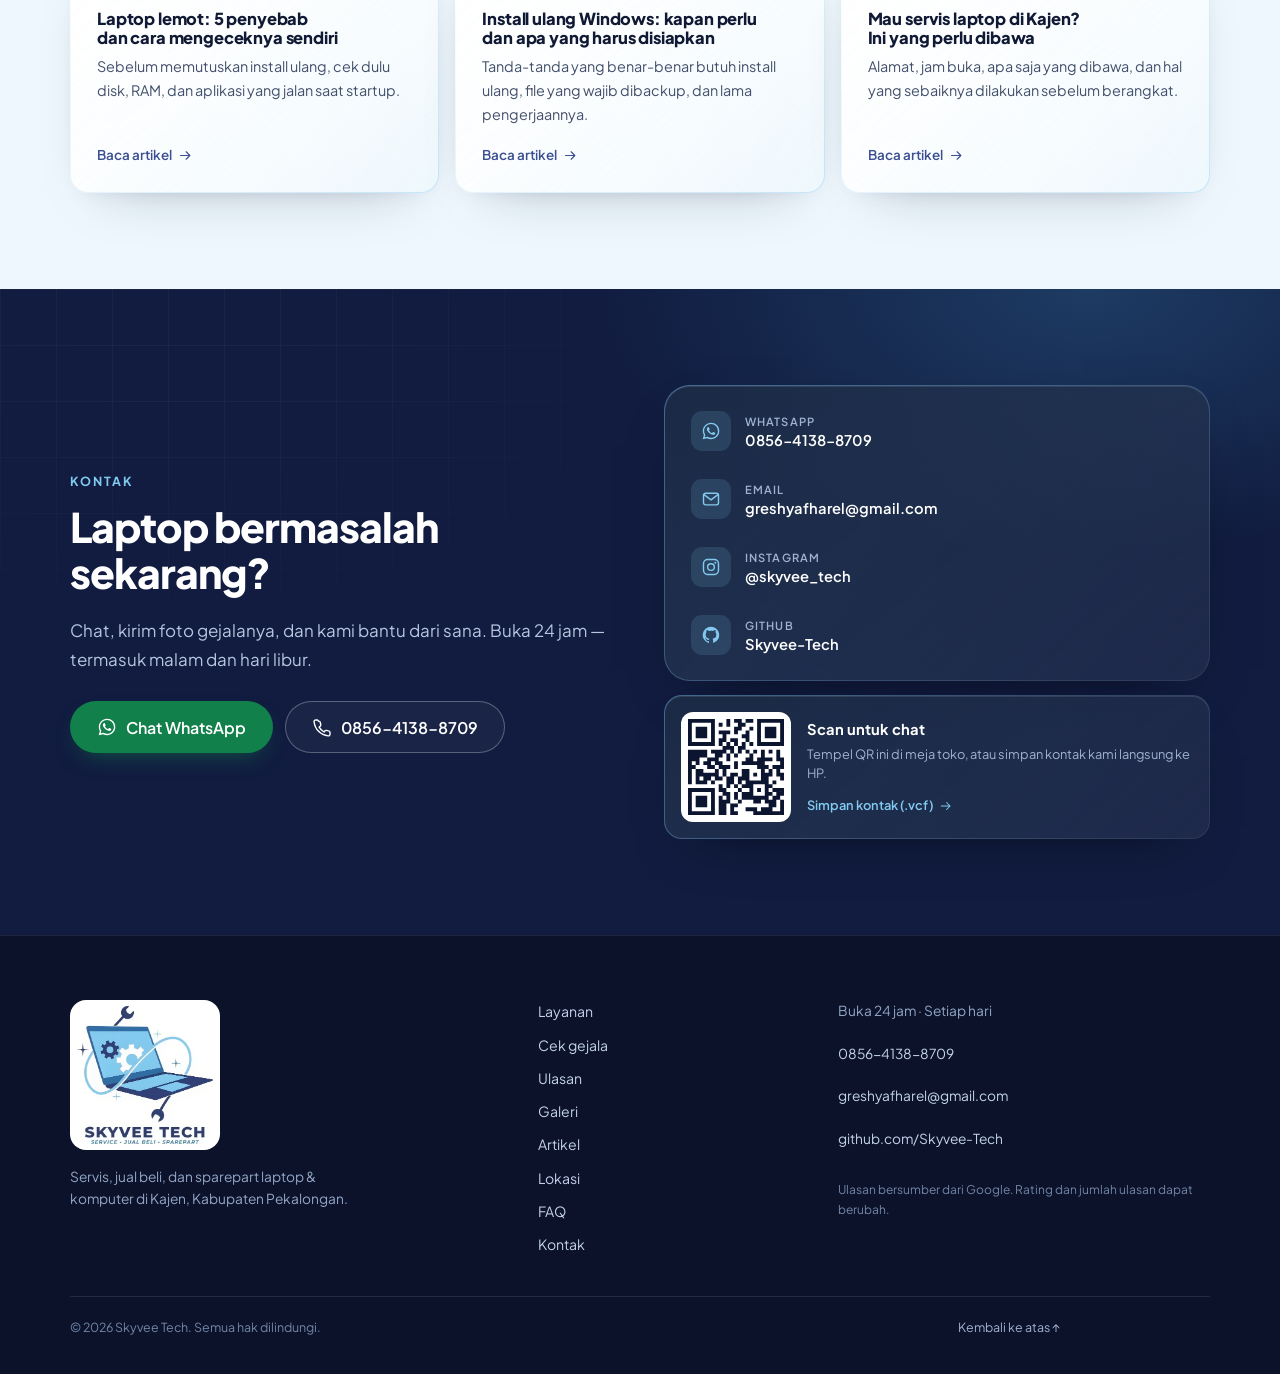
==== commit 8b6760d9: "Tambah motion system dan optimalkan efek glass" ====
--- a/index.html
+++ b/index.html
@@ -733,6 +733,24 @@
   <symbol id="i-store" viewBox="0 0 24 24"><path fill="none" stroke="currentColor" stroke-width="1.7" stroke-linejoin="round" d="M4 9.5 5.5 4h13L20 9.5M4 9.5h16M4 9.5a2.5 2.5 0 0 0 5 0 2.5 2.5 0 0 0 5 0 2.5 2.5 0 0 0 5 0M5.5 12v8h13v-8"/><path fill="none" stroke="currentColor" stroke-width="1.7" d="M10 20v-4.5h4V20"/></symbol>
 </svg>
 
+<dialog class="lightbox" id="lightbox" aria-label="Galeri foto Skyvee Tech">
+  <div class="lightbox-inner">
+    <button class="lightbox-close" type="button" data-lb-close aria-label="Tutup galeri">
+      <svg class="icon" aria-hidden="true"><use href="#i-close"></use></svg>
+    </button>
+    <button class="lightbox-nav lightbox-prev" type="button" data-lb-prev aria-label="Foto sebelumnya">
+      <svg class="icon" aria-hidden="true"><use href="#i-arrow-left"></use></svg>
+    </button>
+    <figure>
+      <img data-lb-img src="[data-uri]" alt="" width="900" height="1125">
+      <figcaption data-lb-caption></figcaption>
+    </figure>
+    <button class="lightbox-nav lightbox-next" type="button" data-lb-next aria-label="Foto berikutnya">
+      <svg class="icon" aria-hidden="true"><use href="#i-arrow"></use></svg>
+    </button>
+  </div>
+</dialog>
+
 <script src="assets/js/main.js" defer></script>
 </body>
 </html>
--- a/assets/css/style.css
+++ b/assets/css/style.css
@@ -42,11 +42,15 @@
   --shadow-lg: 0 40px 80px -36px rgba(16, 26, 53, .35);
   --wrap: 1140px;
   --ease: cubic-bezier(.22, .61, .36, 1);
+  --glass-bg: linear-gradient(145deg, rgba(255, 255, 255, .93), rgba(255, 255, 255, .70)) padding-box,
+              linear-gradient(135deg, rgba(255, 255, 255, .98), rgba(130, 202, 240, .38)) border-box;
+  --glass-shadow: 0 24px 60px -36px rgba(16, 26, 53, .35), 0 8px 24px -18px rgba(16, 26, 53, .16);
+  --glass-inset: inset 0 1px 0 rgba(255, 255, 255, .8);
 }
 
 *, *::before, *::after { box-sizing: border-box; }
 
-html { scroll-behavior: smooth; -webkit-text-size-adjust: 100%; }
+html { scroll-behavior: smooth; -webkit-text-size-adjust: 100%; interpolate-size: allow-keywords; }
 
 body {
   margin: 0;
@@ -189,6 +193,24 @@
   gap: 30px;
   min-height: 76px;
 }
+.scroll-progress {
+  position: fixed;
+  top: 0;
+  left: 0;
+  right: 0;
+  height: 3px;
+  z-index: 90;
+  pointer-events: none;
+}
+.scroll-progress span {
+  display: block;
+  width: 100%;
+  height: 100%;
+  transform: scaleX(0);
+  transform-origin: 0 50%;
+  background: linear-gradient(90deg, var(--sky-400), var(--sky-500), var(--brand-600));
+  transition: transform .1s linear;
+}
 
 .brand { display: flex; align-items: center; gap: 11px; color: var(--ink); }
 .brand:hover { color: var(--ink); }
@@ -229,6 +251,8 @@
 }
 .site-nav a:hover { color: var(--ink); }
 .site-nav a:hover::after { transform: scaleX(1); }
+.site-nav a[aria-current="location"] { color: var(--ink); }
+.site-nav a[aria-current="location"]::after { transform: scaleX(1); }
 
 .theme-toggle {
   display: inline-flex;
@@ -375,7 +399,6 @@
   border: 1px solid rgba(255, 255, 255, .8);
   border-radius: 16px;
   box-shadow: 0 24px 50px -24px rgba(16, 26, 53, .45);
-  backdrop-filter: blur(6px);
 }
 .rating-card { top: 22px; left: -32px; }
 .hours-card { bottom: 26px; right: -26px; }
@@ -514,8 +537,7 @@
 }
 .card:hover {
   transform: translateY(-3px);
-  border-color: var(--sky-200);
-  box-shadow: var(--shadow);
+  box-shadow: var(--shadow), var(--glass-inset);
 }
 .card .icon-tile { margin-bottom: 20px; }
 .card h3 { margin-bottom: 8px; }
@@ -588,8 +610,6 @@
   border: 1px solid transparent;
   border-radius: var(--radius-lg);
   box-shadow: 0 24px 60px -32px rgba(16, 26, 53, .45), 0 8px 24px -18px rgba(16, 26, 53, .24);
-  backdrop-filter: blur(16px) saturate(1.15);
-  -webkit-backdrop-filter: blur(16px) saturate(1.15);
 }
 .review-summary::before {
   content: "";
@@ -702,7 +722,7 @@
 @media (hover: hover) and (prefers-reduced-motion: no-preference) {
   .review-card { transition: transform .3s var(--ease), box-shadow .3s var(--ease), border-color .3s var(--ease); }
   .js .review-card[data-reveal].is-visible { transition: transform .3s var(--ease), box-shadow .3s var(--ease), border-color .3s var(--ease); }
-  .review-card:hover { box-shadow: var(--shadow); border-color: var(--sky-200); }
+  .review-card:hover { box-shadow: var(--shadow), var(--glass-inset); }
   .review-card:not([data-reveal]):hover,
   .js .review-card[data-reveal].is-visible:hover { transform: translateY(-4px); }
 }
@@ -779,6 +799,82 @@
   color: #fff;
   font-size: .82rem;
   font-weight: 500;
+}
+.gallery .shot img { cursor: zoom-in; }
+.gallery .shot img:focus-visible { outline: 3px solid var(--sky-500); outline-offset: 3px; }
+
+.lightbox {
+  position: fixed;
+  inset: 0;
+  width: min(920px, calc(100vw - 32px));
+  max-height: calc(100vh - 32px);
+  margin: auto;
+  padding: 0;
+  overflow: hidden;
+  border: 1px solid rgba(255, 255, 255, .18);
+  border-radius: var(--radius-lg);
+  background: rgba(9, 15, 32, .94);
+  color: #fff;
+  box-shadow: 0 40px 100px -30px rgba(0, 0, 0, .8);
+}
+.lightbox[open] { animation: lightbox-in .25s var(--ease); }
+.lightbox::backdrop { background: rgba(6, 11, 24, .82); }
+.lightbox-inner {
+  position: relative;
+  display: grid;
+  grid-template-columns: 44px minmax(0, 1fr) 44px;
+  align-items: center;
+  gap: 10px;
+  padding: 16px;
+}
+.lightbox figure {
+  display: grid;
+  gap: 10px;
+  justify-items: center;
+  min-width: 0;
+  margin: 0;
+}
+.lightbox img {
+  display: block;
+  width: auto;
+  height: auto;
+  max-width: 100%;
+  max-height: 76vh;
+  border-radius: 14px;
+  object-fit: contain;
+}
+.lightbox figcaption { color: #c3d2ea; font-size: .86rem; text-align: center; }
+.lightbox-nav,
+.lightbox-close {
+  display: inline-flex;
+  align-items: center;
+  justify-content: center;
+  width: 44px;
+  height: 44px;
+  border: 1px solid rgba(255, 255, 255, .2);
+  border-radius: 50%;
+  background: rgba(255, 255, 255, .08);
+  color: #fff;
+  cursor: pointer;
+}
+.lightbox-nav:hover,
+.lightbox-close:hover { background: rgba(255, 255, 255, .16); }
+.lightbox-close { position: absolute; top: 10px; right: 10px; z-index: 2; }
+.lightbox-nav { position: relative; z-index: 1; }
+.lightbox-nav .icon,
+.lightbox-close .icon { width: 20px; height: 20px; }
+@keyframes lightbox-in {
+  from { opacity: 0; transform: scale(.97); }
+  to { opacity: 1; transform: none; }
+}
+@media (max-width: 680px) {
+  .lightbox { width: calc(100vw - 16px); max-height: calc(100vh - 16px); }
+  .lightbox-inner { grid-template-columns: 1fr; padding: 10px; }
+  .lightbox-nav { position: absolute; top: 50%; transform: translateY(-50%); }
+  .lightbox-prev { left: 10px; }
+  .lightbox-next { right: 10px; }
+  .lightbox img { max-height: 72vh; }
+  .lightbox figcaption { padding: 0 10px; }
 }
 
 /* ---------- Lokasi ---------- */
@@ -871,6 +967,12 @@
   color: var(--body);
   font-size: .93rem;
 }
+.faq-list details::details-content {
+  block-size: 0;
+  overflow: hidden;
+  transition: block-size .3s var(--ease);
+}
+.faq-list details[open]::details-content { block-size: auto; }
 
 /* ---------- Kontak ---------- */
 
@@ -994,6 +1096,18 @@
   transition: opacity .65s var(--ease), transform .65s var(--ease);
 }
 .js [data-reveal].is-visible { opacity: 1; transform: none; }
+
+.cards .card:nth-child(2),
+.article-grid .article-card:nth-child(2),
+.review-cards .review-card:nth-child(2) { transition-delay: .06s; }
+.cards .card:nth-child(3),
+.article-grid .article-card:nth-child(3),
+.review-cards .review-card:nth-child(3) { transition-delay: .12s; }
+.cards .card:nth-child(4),
+.review-cards .review-card:nth-child(4) { transition-delay: .18s; }
+.cards .card:nth-child(5),
+.review-cards .review-card:nth-child(5) { transition-delay: .24s; }
+.cards .card:nth-child(6) { transition-delay: .30s; }
 
 /* ---------- Responsive ---------- */
 
@@ -1134,7 +1248,7 @@
     animation-iteration-count: 1 !important;
     transition-duration: .001ms !important;
   }
-  .js [data-reveal] { opacity: 1; transform: none; }
+  .js [data-reveal] { opacity: 1; transform: none; transition-delay: 0s !important; }
 }
 
 /* ---------- Cek gejala (wizard) ---------- */
@@ -1258,8 +1372,7 @@
 }
 .article-card:hover {
   transform: translateY(-3px);
-  border-color: var(--sky-200);
-  box-shadow: var(--shadow);
+  box-shadow: var(--shadow), var(--glass-inset);
   color: inherit;
 }
 .article-tag {
@@ -1437,6 +1550,69 @@
   .qr-tile img { width: 84px; height: 84px; }
 }
 
+/* ---------- Liquid glass cards ---------- */
+
+.card,
+.article-card,
+.wizard,
+.map-card,
+.review-card,
+.float-card {
+  background: var(--glass-bg);
+  border: 1px solid transparent;
+  box-shadow: var(--glass-shadow), var(--glass-inset);
+}
+.review-card { border-top: 3px solid var(--sky-200); }
+
+.contact-card,
+.contact-extra {
+  background:
+    linear-gradient(145deg, rgba(11, 18, 41, .72), rgba(17, 28, 64, .52)) padding-box,
+    linear-gradient(135deg, rgba(130, 202, 240, .45), rgba(255, 255, 255, .12)) border-box;
+  border: 1px solid transparent;
+  box-shadow: 0 24px 60px -36px rgba(0, 0, 0, .7), inset 0 1px 0 rgba(255, 255, 255, .10);
+}
+
+.card,
+.article-card,
+.review-card,
+.wizard {
+  position: relative;
+  overflow: hidden;
+}
+.card::after,
+.article-card::after,
+.review-card::after,
+.wizard::after {
+  content: "";
+  position: absolute;
+  inset: 0;
+  border-radius: inherit;
+  background: radial-gradient(240px circle at var(--mx, 50%) var(--my, 50%), rgba(255, 255, 255, .5), transparent 62%);
+  opacity: 0;
+  transition: opacity .25s var(--ease);
+  pointer-events: none;
+}
+.card > *,
+.article-card > *,
+.review-card > *,
+.wizard > * {
+  position: relative;
+  z-index: 1;
+}
+@media (hover: hover) {
+  .card:hover::after,
+  .article-card:hover::after,
+  .review-card:hover::after,
+  .wizard:hover::after { opacity: 1; }
+}
+html[data-theme="dark"] .card::after,
+html[data-theme="dark"] .article-card::after,
+html[data-theme="dark"] .review-card::after,
+html[data-theme="dark"] .wizard::after {
+  background: radial-gradient(240px circle at var(--mx, 50%) var(--my, 50%), rgba(130, 202, 240, .18), transparent 62%);
+}
+
 /* ---------- Mode gelap ---------- */
 
 html[data-theme="light"] { color-scheme: light; }
@@ -1455,6 +1631,10 @@
   --shadow-sm: 0 2px 8px rgba(0, 0, 0, .35);
   --shadow: 0 18px 40px -18px rgba(0, 0, 0, .65);
   --shadow-lg: 0 40px 80px -36px rgba(0, 0, 0, .75);
+  --glass-bg: linear-gradient(145deg, rgba(19, 34, 65, .94), rgba(15, 28, 56, .78)) padding-box,
+              linear-gradient(135deg, rgba(130, 202, 240, .34), rgba(130, 202, 240, .06)) border-box;
+  --glass-shadow: 0 28px 70px -38px rgba(0, 0, 0, .8), 0 8px 24px -18px rgba(0, 0, 0, .5);
+  --glass-inset: inset 0 1px 0 rgba(255, 255, 255, .08);
 }
 
 html[data-theme="dark"] body { background: #090f20; }
@@ -1477,21 +1657,12 @@
     linear-gradient(90deg, rgba(255, 255, 255, .05) 1px, transparent 1px);
 }
 html[data-theme="dark"] .pill { background: #101d39; border-color: var(--line); }
-html[data-theme="dark"] .float-card {
-  background: rgba(16, 29, 57, .95);
-  border-color: rgba(255, 255, 255, .1);
-}
 html[data-theme="dark"] .rating-value,
 html[data-theme="dark"] .hours-card strong { color: var(--ink); }
 
 html[data-theme="dark"] .trust { background: #0c1530; }
 
-html[data-theme="dark"] .card,
-html[data-theme="dark"] .review-summary,
-html[data-theme="dark"] .review-card,
-html[data-theme="dark"] .map-card { background: #132241; }
 html[data-theme="dark"] .review-card {
-  background: linear-gradient(160deg, #132241 0%, #0f1c38 100%);
   border-top-color: rgba(130, 202, 240, .35);
 }
 html[data-theme="dark"] .review-summary {
@@ -1517,10 +1688,16 @@
 html[data-theme="dark"] .site-footer { background: #060b18; }
 html[data-theme="dark"] .skip-link { background: #2a4485; }
 
-html[data-theme="dark"] .wizard,
-html[data-theme="dark"] .article-card { background: #132241; }
 html[data-theme="dark"] .chip { background: #0f1c38; }
 html[data-theme="dark"] .chip[aria-pressed="true"],
 html[data-theme="dark"] .wizard-progress li.is-active { background: var(--ink); color: #0b1229; }
 html[data-theme="dark"] .wizard-note { background: #0f1c38; }
 html[data-theme="dark"] .article-back { background: #101d39; }
+
+/* ---------- Page transitions ---------- */
+
+@view-transition { navigation: auto; }
+::view-transition-old(root) { animation: page-out .18s ease both; }
+::view-transition-new(root) { animation: page-in .25s ease both; }
+@keyframes page-out { to { opacity: 0; } }
+@keyframes page-in { from { opacity: 0; } }
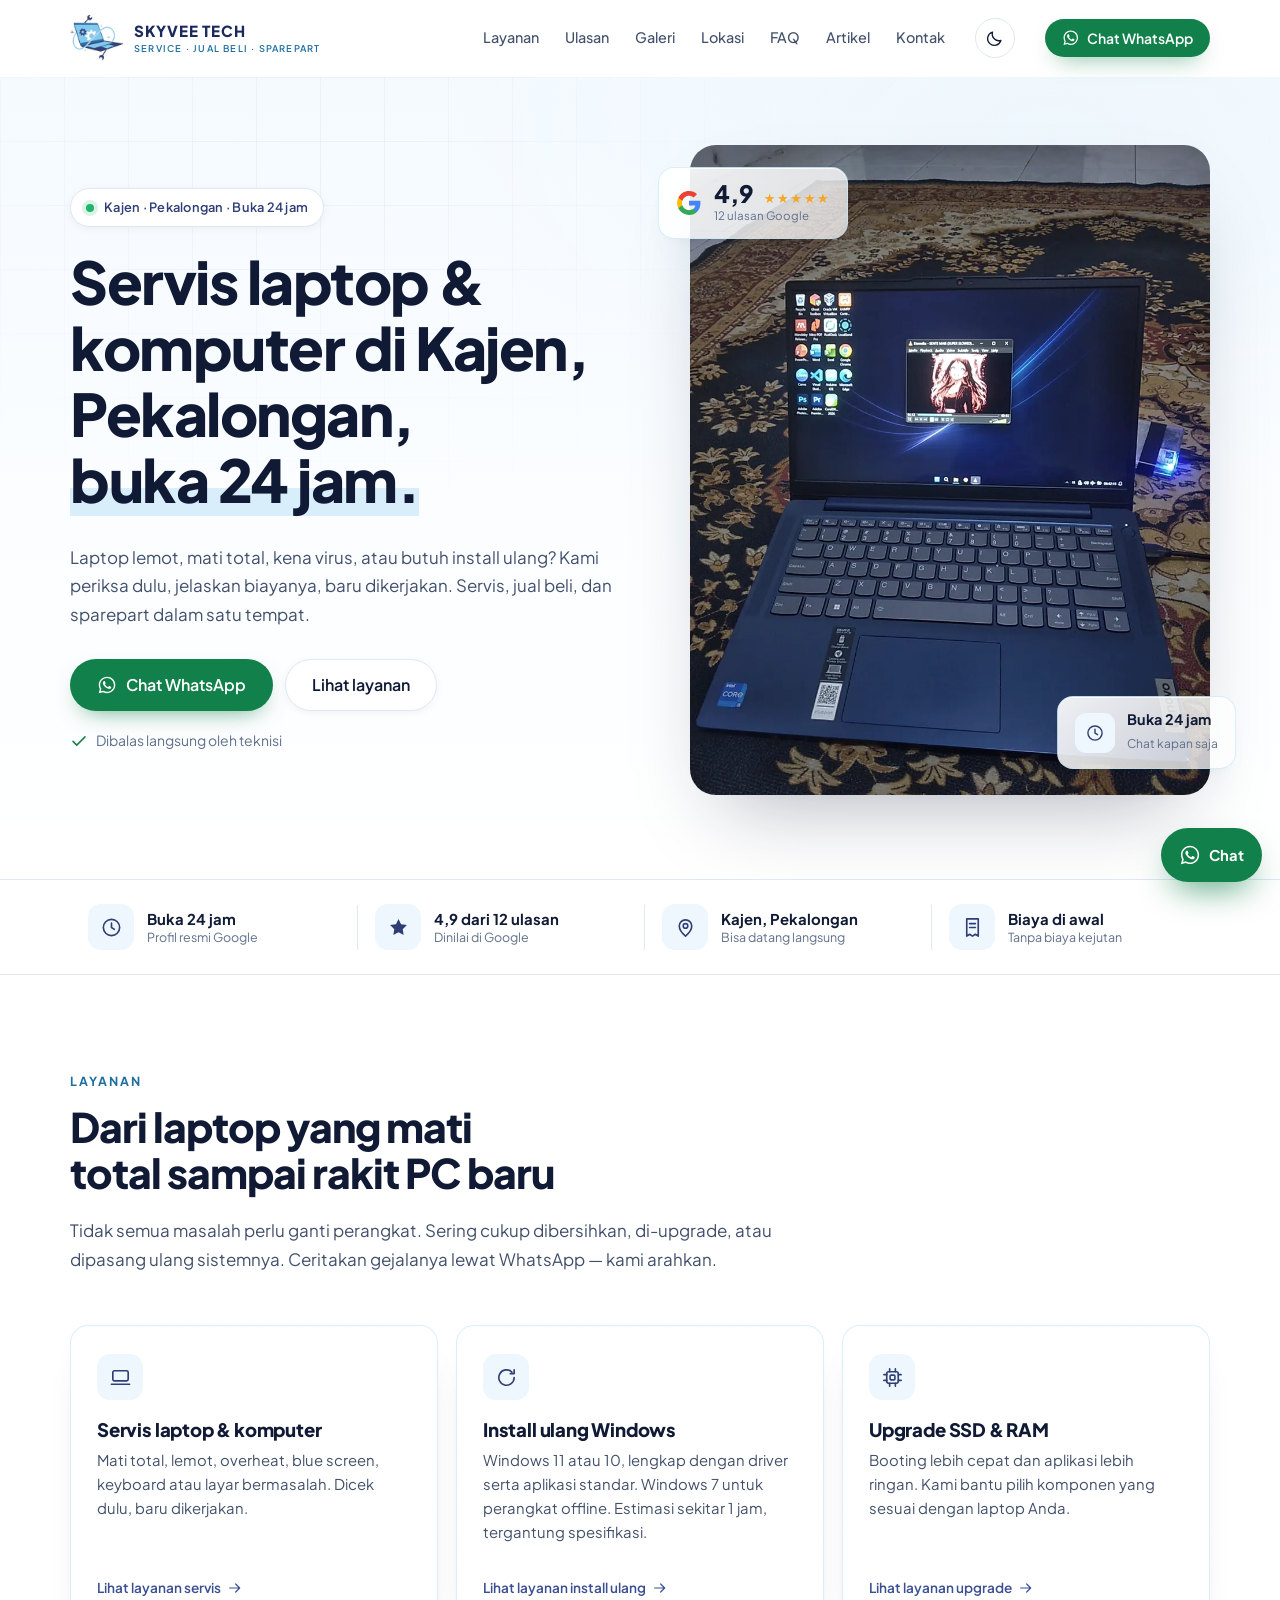
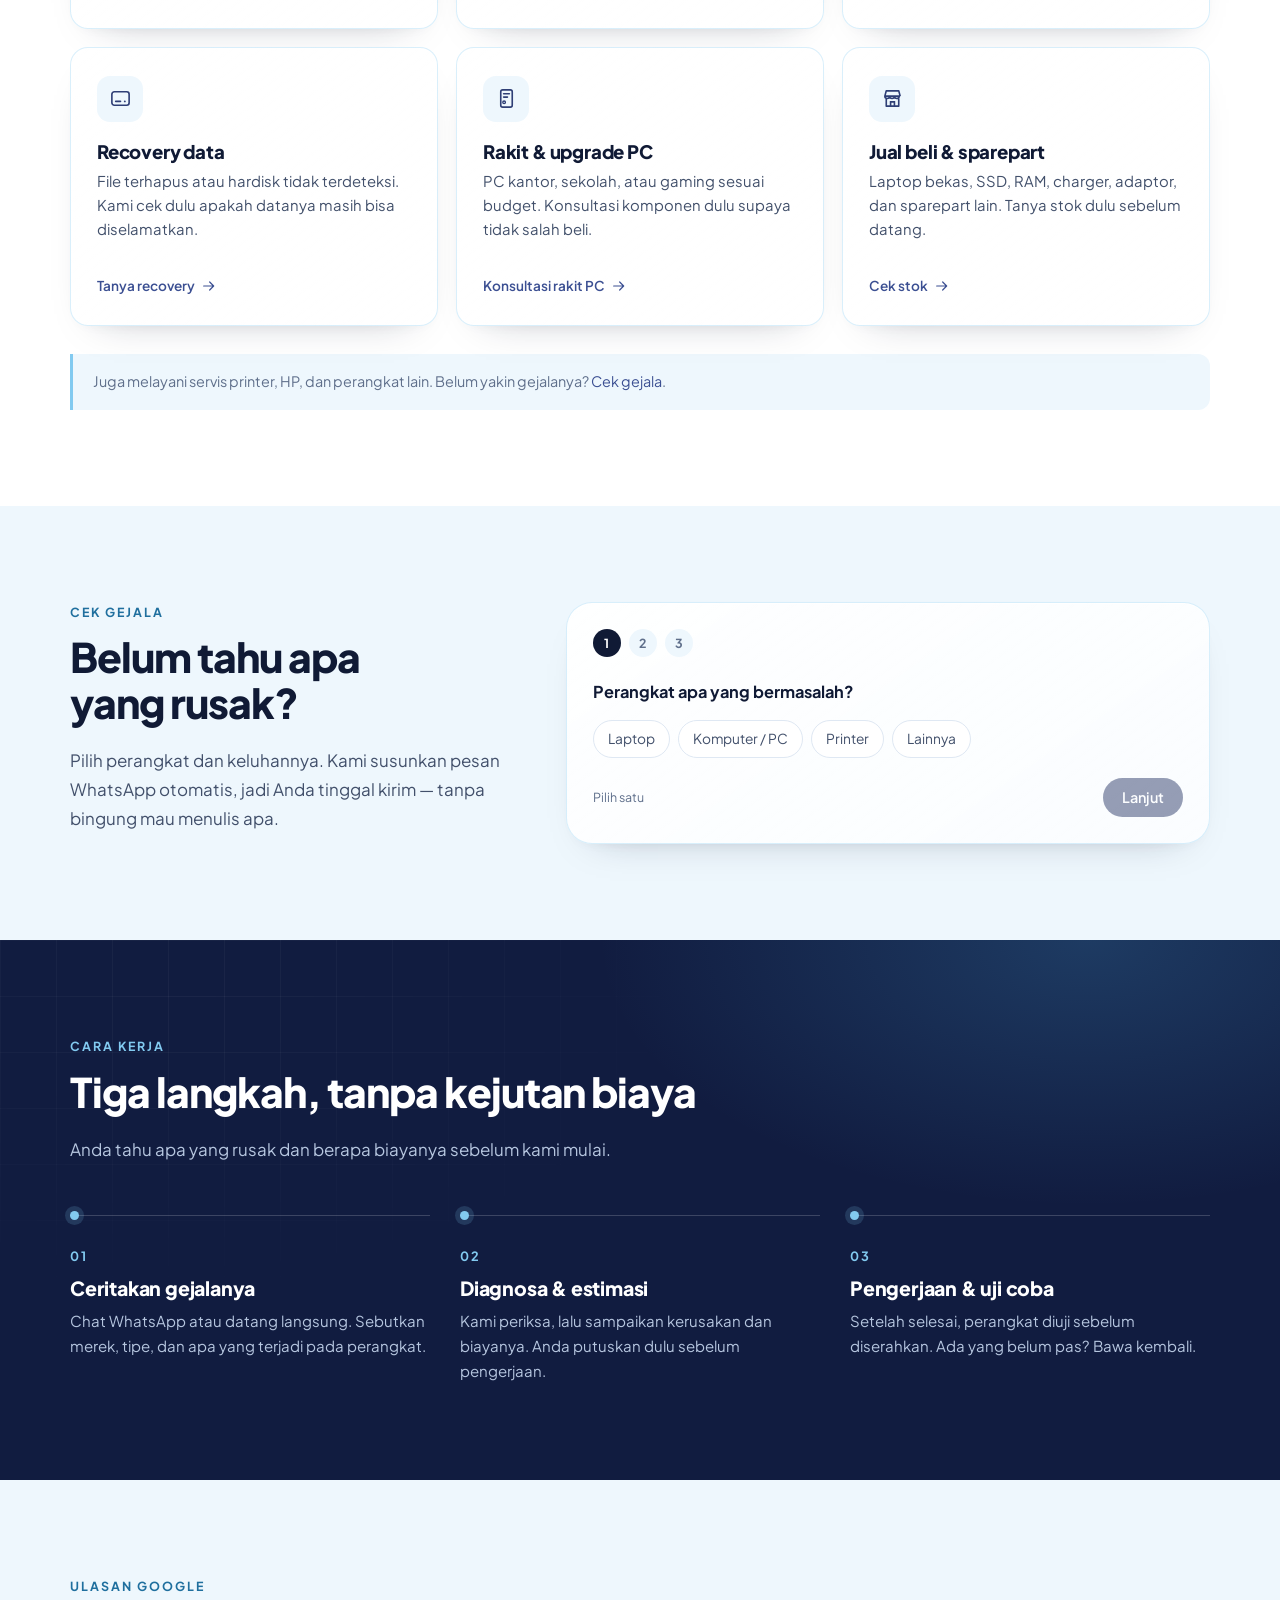
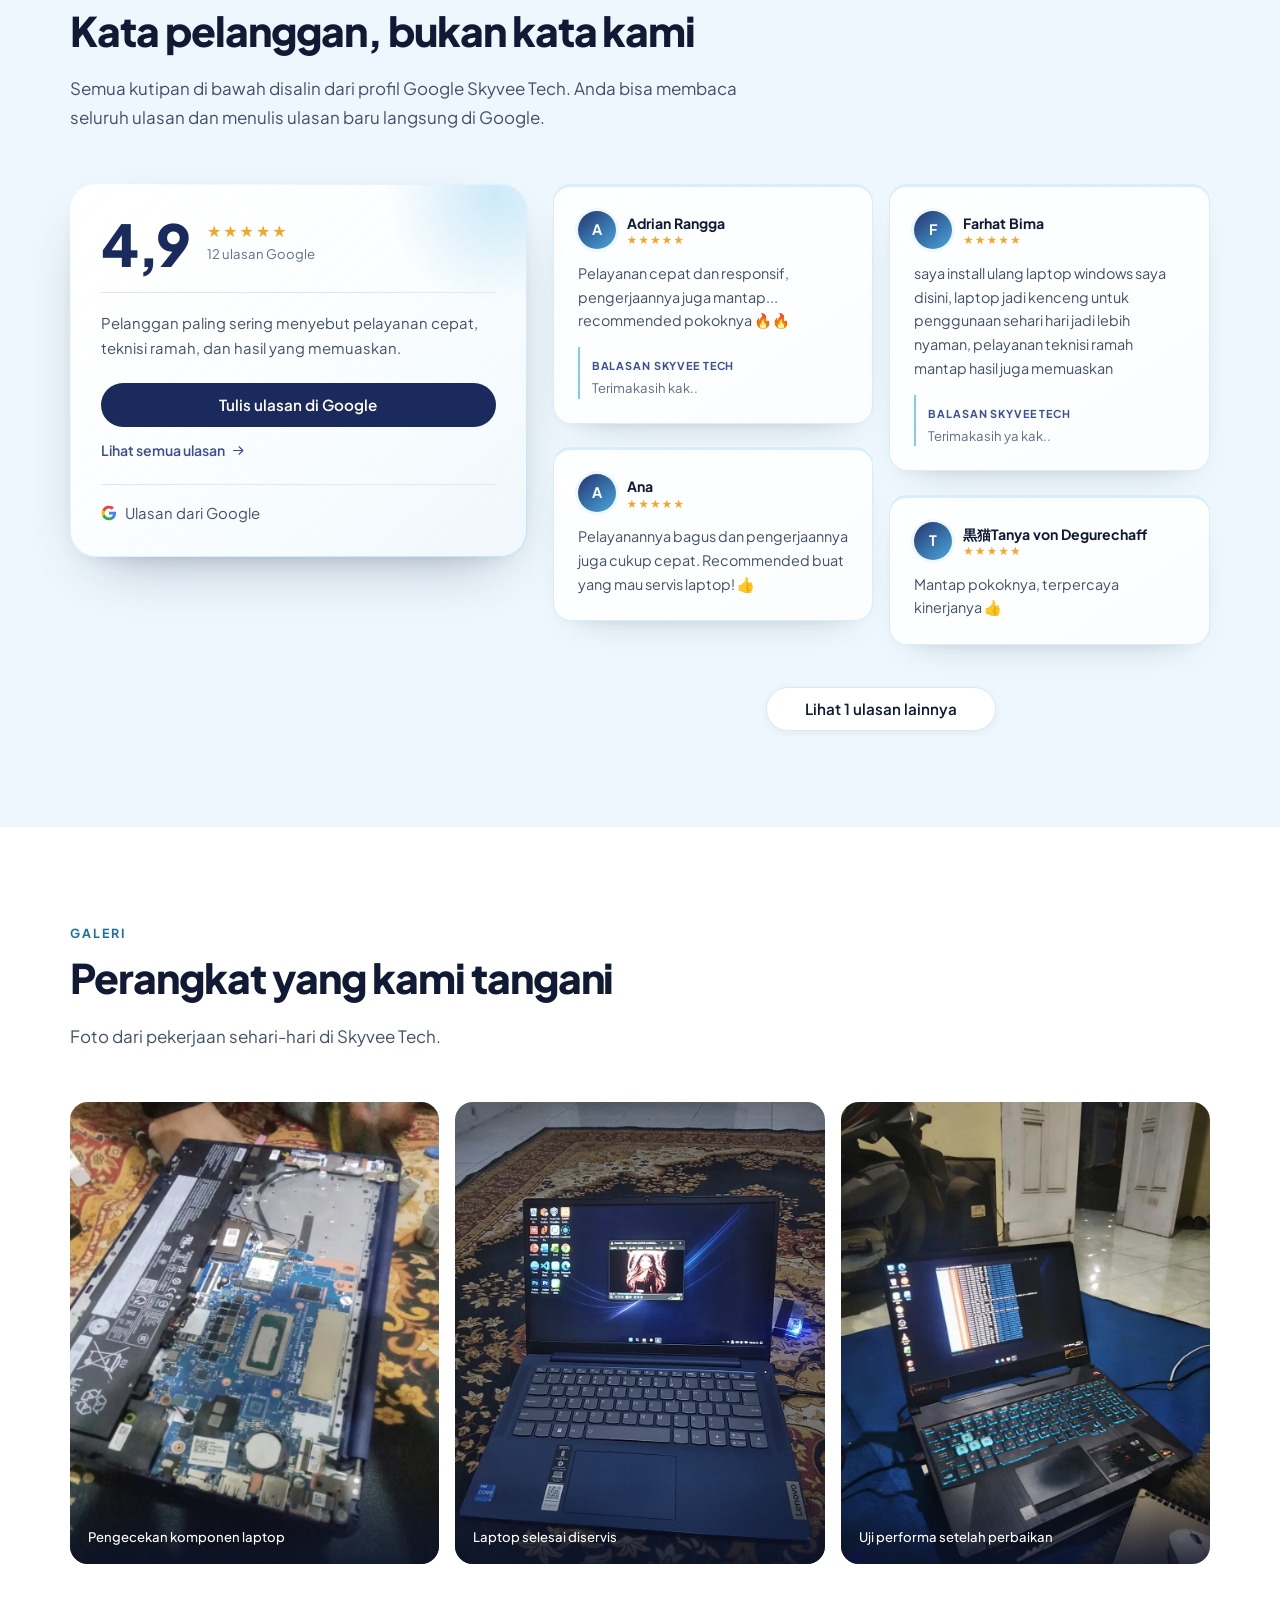
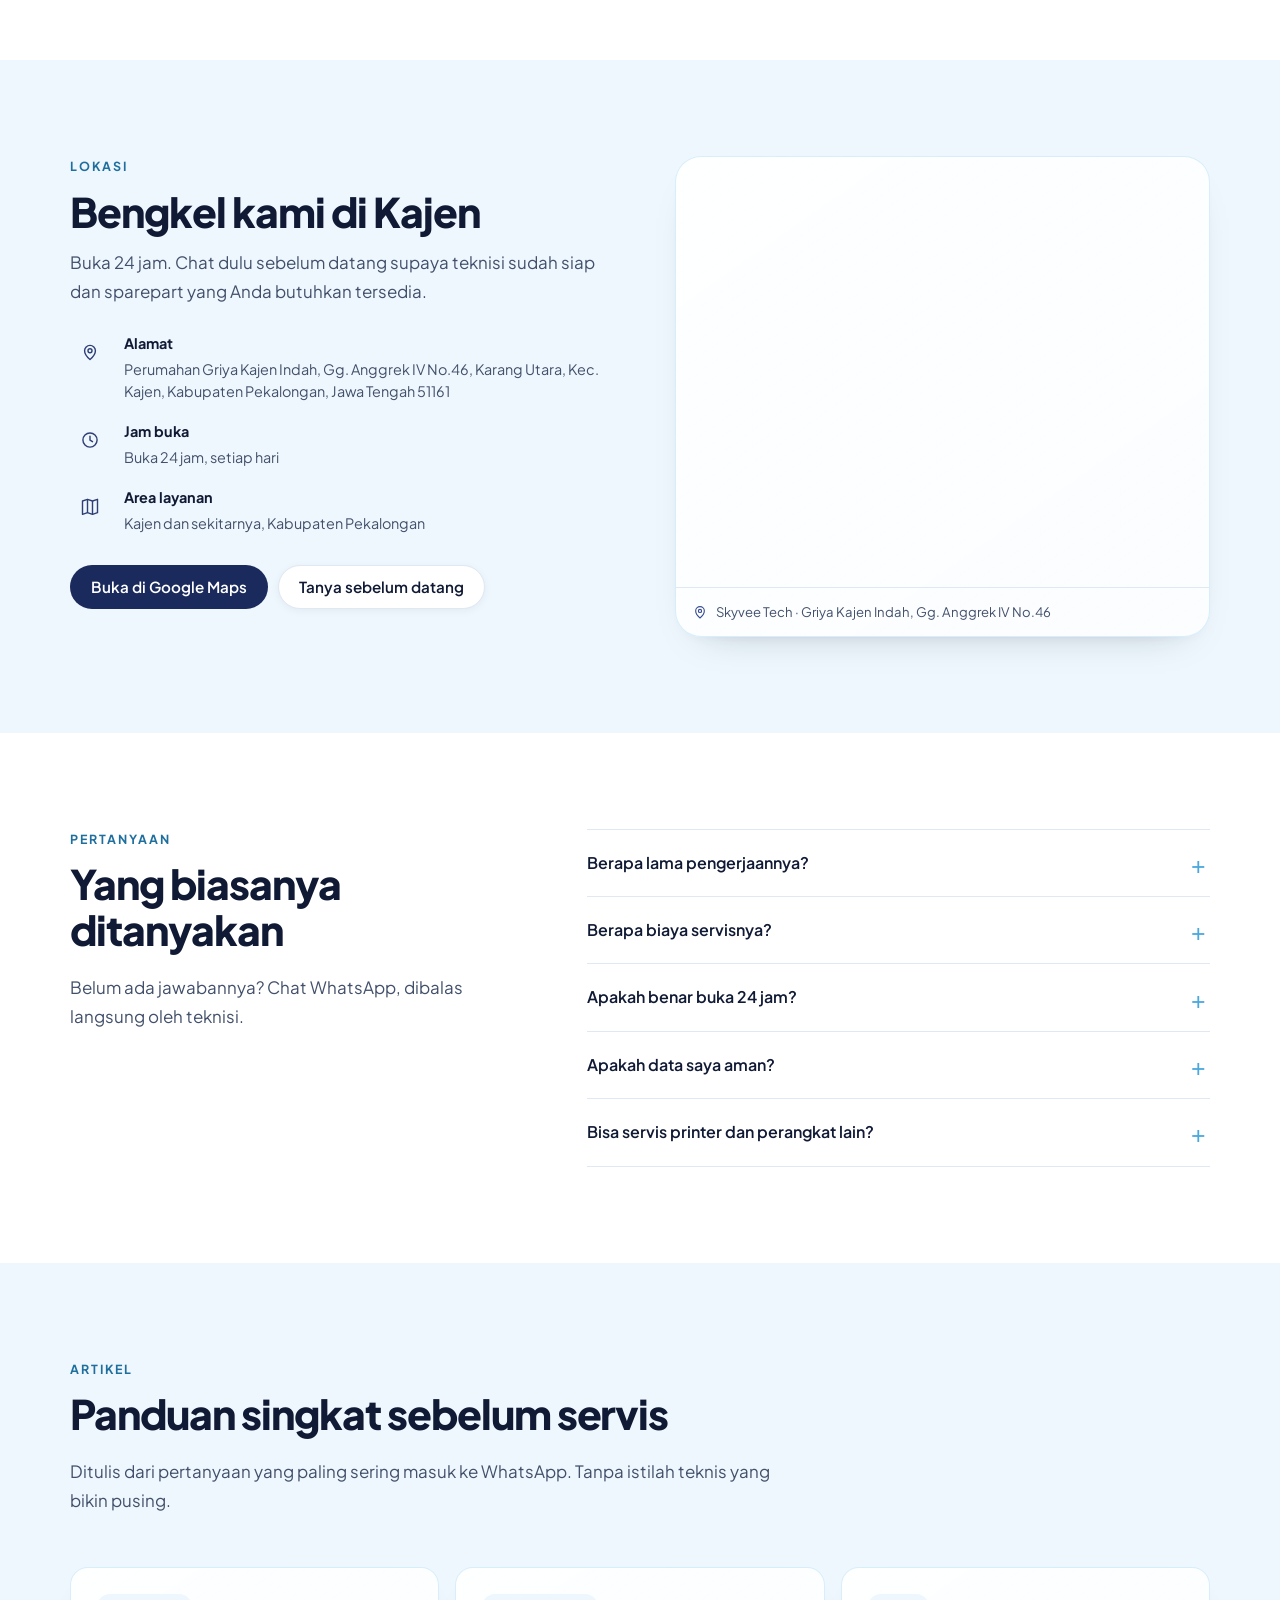
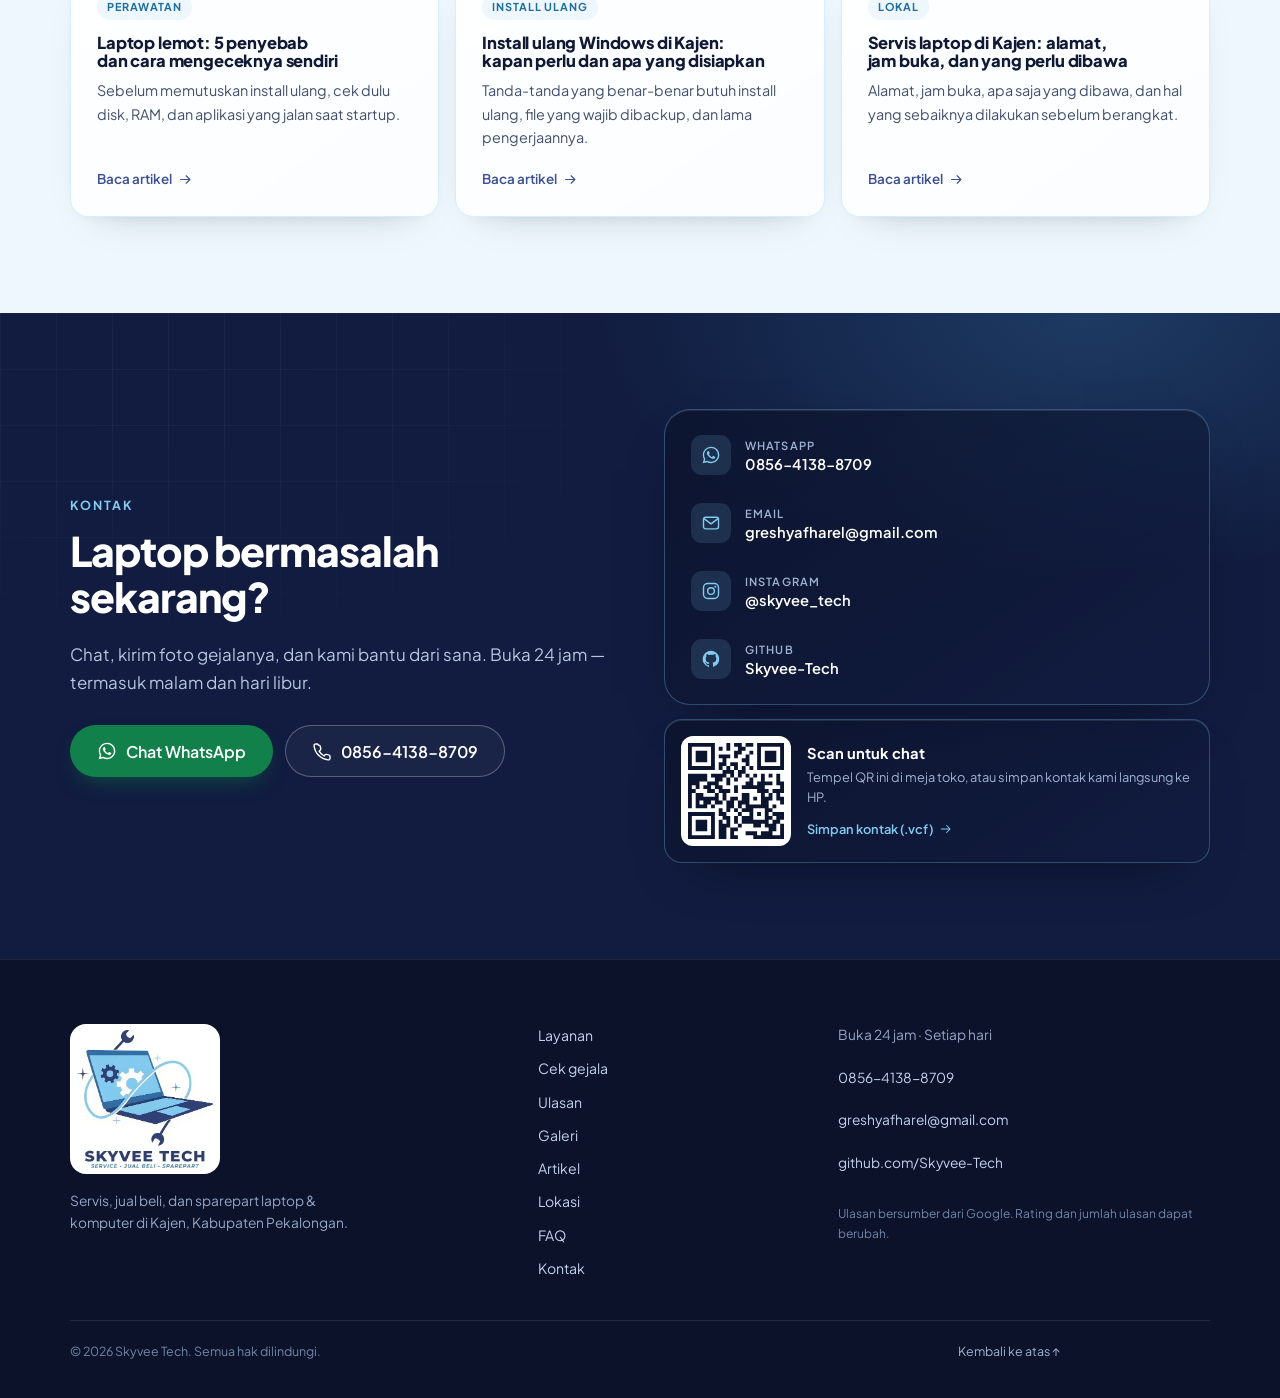
==== commit 033c81c3: "Tambah halaman layanan dan optimalkan SEO lokal" ====
--- a/index.html
+++ b/index.html
@@ -3,8 +3,8 @@
 <head>
 <meta charset="utf-8">
 <meta name="viewport" content="width=device-width, initial-scale=1">
-<title>Skyvee Tech — Servis Laptop &amp; Komputer Kajen, Buka 24 Jam</title>
-<meta name="description" content="Servis laptop, komputer, dan printer di Kajen, Pekalongan. Install ulang Windows, upgrade SSD/RAM, recovery data, rakit PC, jual beli, dan sparepart. Buka 24 jam. Rating 4,9 di Google.">
+<title>Servis Laptop &amp; Komputer Kajen, Pekalongan — Buka 24 Jam</title>
+<meta name="description" content="Servis laptop, komputer, dan printer di Kajen, Pekalongan. Install ulang Windows, upgrade SSD/RAM, recovery data, rakit PC, jual beli, sparepart. Buka 24 jam.">
 <meta name="theme-color" content="#16204a">
 <meta name="robots" content="index,follow">
 <link rel="canonical" href="https://skyveetech.my.id/">
@@ -14,8 +14,8 @@
 <meta property="og:locale" content="id_ID">
 <meta property="og:site_name" content="Skyvee Tech">
 <meta property="og:url" content="https://skyveetech.my.id/">
-<meta property="og:title" content="Skyvee Tech — Servis Laptop &amp; Komputer Kajen, Buka 24 Jam">
-<meta property="og:description" content="Install ulang, upgrade SSD/RAM, recovery data, rakit PC, jual beli, dan sparepart. Buka 24 jam di Kajen, Pekalongan.">
+<meta property="og:title" content="Servis Laptop &amp; Komputer Kajen, Pekalongan — Buka 24 Jam">
+<meta property="og:description" content="Servis laptop, komputer, dan printer di Kajen, Pekalongan. Install ulang Windows, upgrade SSD/RAM, recovery data, rakit PC, jual beli, sparepart. Buka 24 jam.">
 <meta property="og:image" content="https://skyveetech.my.id/assets/img/og.jpg">
 <meta property="og:image:width" content="1200">
 <meta property="og:image:height" content="630">
@@ -167,7 +167,7 @@
     <div class="wrap hero-grid">
       <div class="hero-copy">
         <p class="pill"><span class="dot" aria-hidden="true"></span> Kajen · Pekalongan · Buka 24 jam</p>
-        <h1>Servis laptop &amp; komputer di Kajen, <span class="hl">buka 24 jam.</span></h1>
+        <h1>Servis laptop &amp; komputer di Kajen, Pekalongan, <span class="hl">buka 24 jam.</span></h1>
         <p class="lede">Laptop lemot, mati total, kena virus, atau butuh install ulang? Kami periksa dulu, jelaskan biayanya, baru dikerjakan. Servis, jual beli, dan sparepart dalam satu tempat.</p>
 
         <div class="hero-actions">
@@ -245,21 +245,21 @@
           <span class="icon-tile"><svg class="icon" aria-hidden="true"><use href="#i-laptop"></use></svg></span>
           <h3>Servis laptop &amp; komputer</h3>
           <p>Mati total, lemot, overheat, blue screen, keyboard atau layar bermasalah. Dicek dulu, baru dikerjakan.</p>
-          <a class="card-link" href="https://wa.me/6285641388709?text=Halo%20Skyvee%20Tech%2C%20laptop%2Fkomputer%20saya%20bermasalah.%20Bisa%20saya%20konsultasikan%3F" target="_blank" rel="noopener">Tanya soal servis <svg class="icon" aria-hidden="true"><use href="#i-arrow"></use></svg></a>
+          <a class="card-link" href="servis-laptop-pekalongan.html">Lihat layanan servis <svg class="icon" aria-hidden="true"><use href="#i-arrow"></use></svg></a>
         </article>
 
         <article class="card" data-reveal>
           <span class="icon-tile"><svg class="icon" aria-hidden="true"><use href="#i-refresh"></use></svg></span>
           <h3>Install ulang Windows</h3>
-          <p>Windows 11, 10, dan 7, lengkap dengan driver serta aplikasi standar. Estimasi sekitar 1 jam, tergantung spesifikasi.</p>
-          <a class="card-link" href="https://wa.me/6285641388709?text=Halo%20Skyvee%20Tech%2C%20saya%20mau%20install%20ulang%20laptop.%20Windows%20apa%20yang%20cocok%3F" target="_blank" rel="noopener">Tanya install ulang <svg class="icon" aria-hidden="true"><use href="#i-arrow"></use></svg></a>
+          <p>Windows 11 atau 10, lengkap dengan driver serta aplikasi standar. Windows 7 untuk perangkat offline. Estimasi sekitar 1 jam, tergantung spesifikasi.</p>
+          <a class="card-link" href="install-ulang-windows-kajen.html">Lihat layanan install ulang <svg class="icon" aria-hidden="true"><use href="#i-arrow"></use></svg></a>
         </article>
 
         <article class="card" data-reveal>
           <span class="icon-tile"><svg class="icon" aria-hidden="true"><use href="#i-chip"></use></svg></span>
           <h3>Upgrade SSD &amp; RAM</h3>
           <p>Booting lebih cepat dan aplikasi lebih ringan. Kami bantu pilih komponen yang sesuai dengan laptop Anda.</p>
-          <a class="card-link" href="https://wa.me/6285641388709?text=Halo%20Skyvee%20Tech%2C%20saya%20mau%20upgrade%20SSD%2FRAM.%20Laptop%20saya%20tipe%3A%20" target="_blank" rel="noopener">Tanya upgrade <svg class="icon" aria-hidden="true"><use href="#i-arrow"></use></svg></a>
+          <a class="card-link" href="upgrade-ssd-ram-kajen.html">Lihat layanan upgrade <svg class="icon" aria-hidden="true"><use href="#i-arrow"></use></svg></a>
         </article>
 
         <article class="card" data-reveal>
@@ -603,14 +603,14 @@
 
         <a class="article-card" href="artikel/install-ulang-windows.html" data-reveal>
           <span class="article-tag">Install ulang</span>
-          <h3>Install ulang Windows: kapan perlu dan apa yang harus disiapkan</h3>
+          <h3>Install ulang Windows di Kajen: kapan perlu dan apa yang disiapkan</h3>
           <p>Tanda-tanda yang benar-benar butuh install ulang, file yang wajib dibackup, dan lama pengerjaannya.</p>
           <span class="article-more">Baca artikel <svg class="icon" aria-hidden="true"><use href="#i-arrow"></use></svg></span>
         </a>
 
         <a class="article-card" href="artikel/servis-laptop-kajen.html" data-reveal>
           <span class="article-tag">Lokal</span>
-          <h3>Mau servis laptop di Kajen? Ini yang perlu dibawa</h3>
+          <h3>Servis laptop di Kajen: alamat, jam buka, dan yang perlu dibawa</h3>
           <p>Alamat, jam buka, apa saja yang dibawa, dan hal yang sebaiknya dilakukan sebelum berangkat.</p>
           <span class="article-more">Baca artikel <svg class="icon" aria-hidden="true"><use href="#i-arrow"></use></svg></span>
         </a>
--- a/assets/css/style.css
+++ b/assets/css/style.css
@@ -42,15 +42,15 @@
   --shadow-lg: 0 40px 80px -36px rgba(16, 26, 53, .35);
   --wrap: 1140px;
   --ease: cubic-bezier(.22, .61, .36, 1);
-  --glass-bg: linear-gradient(145deg, rgba(255, 255, 255, .93), rgba(255, 255, 255, .70)) padding-box,
-              linear-gradient(135deg, rgba(255, 255, 255, .98), rgba(130, 202, 240, .38)) border-box;
-  --glass-shadow: 0 24px 60px -36px rgba(16, 26, 53, .35), 0 8px 24px -18px rgba(16, 26, 53, .16);
+  --glass-bg: linear-gradient(145deg, rgba(255, 255, 255, .93), rgba(255, 255, 255, .72));
+  --glass-border: rgba(130, 202, 240, .30);
+  --glass-shadow: 0 18px 40px -30px rgba(16, 26, 53, .35), 0 6px 18px -14px rgba(16, 26, 53, .12);
   --glass-inset: inset 0 1px 0 rgba(255, 255, 255, .8);
 }
 
 *, *::before, *::after { box-sizing: border-box; }
 
-html { scroll-behavior: smooth; -webkit-text-size-adjust: 100%; interpolate-size: allow-keywords; }
+html { scroll-behavior: smooth; -webkit-text-size-adjust: 100%; }
 
 body {
   margin: 0;
@@ -537,6 +537,7 @@
 }
 .card:hover {
   transform: translateY(-3px);
+  border-color: var(--sky-400);
   box-shadow: var(--shadow), var(--glass-inset);
 }
 .card .icon-tile { margin-bottom: 20px; }
@@ -967,12 +968,11 @@
   color: var(--body);
   font-size: .93rem;
 }
-.faq-list details::details-content {
-  block-size: 0;
-  overflow: hidden;
-  transition: block-size .3s var(--ease);
-}
-.faq-list details[open]::details-content { block-size: auto; }
+.faq-list details[open] p { animation: faq-in .25s var(--ease); }
+@keyframes faq-in {
+  from { opacity: 0; transform: translateY(-4px); }
+  to { opacity: 1; transform: none; }
+}
 
 /* ---------- Kontak ---------- */
 
@@ -1372,6 +1372,7 @@
 }
 .article-card:hover {
   transform: translateY(-3px);
+  border-color: var(--sky-400);
   box-shadow: var(--shadow), var(--glass-inset);
   color: inherit;
 }
@@ -1559,17 +1560,15 @@
 .review-card,
 .float-card {
   background: var(--glass-bg);
-  border: 1px solid transparent;
+  border: 1px solid var(--glass-border);
   box-shadow: var(--glass-shadow), var(--glass-inset);
 }
 .review-card { border-top: 3px solid var(--sky-200); }
 
 .contact-card,
 .contact-extra {
-  background:
-    linear-gradient(145deg, rgba(11, 18, 41, .72), rgba(17, 28, 64, .52)) padding-box,
-    linear-gradient(135deg, rgba(130, 202, 240, .45), rgba(255, 255, 255, .12)) border-box;
-  border: 1px solid transparent;
+  background: linear-gradient(145deg, rgba(11, 18, 41, .72), rgba(17, 28, 64, .52));
+  border: 1px solid var(--glass-border);
   box-shadow: 0 24px 60px -36px rgba(0, 0, 0, .7), inset 0 1px 0 rgba(255, 255, 255, .10);
 }
 
@@ -1631,9 +1630,9 @@
   --shadow-sm: 0 2px 8px rgba(0, 0, 0, .35);
   --shadow: 0 18px 40px -18px rgba(0, 0, 0, .65);
   --shadow-lg: 0 40px 80px -36px rgba(0, 0, 0, .75);
-  --glass-bg: linear-gradient(145deg, rgba(19, 34, 65, .94), rgba(15, 28, 56, .78)) padding-box,
-              linear-gradient(135deg, rgba(130, 202, 240, .34), rgba(130, 202, 240, .06)) border-box;
-  --glass-shadow: 0 28px 70px -38px rgba(0, 0, 0, .8), 0 8px 24px -18px rgba(0, 0, 0, .5);
+  --glass-bg: linear-gradient(145deg, rgba(19, 34, 65, .94), rgba(15, 28, 56, .78));
+  --glass-border: rgba(130, 202, 240, .22);
+  --glass-shadow: 0 22px 50px -32px rgba(0, 0, 0, .8), 0 6px 18px -14px rgba(0, 0, 0, .5);
   --glass-inset: inset 0 1px 0 rgba(255, 255, 255, .08);
 }
 
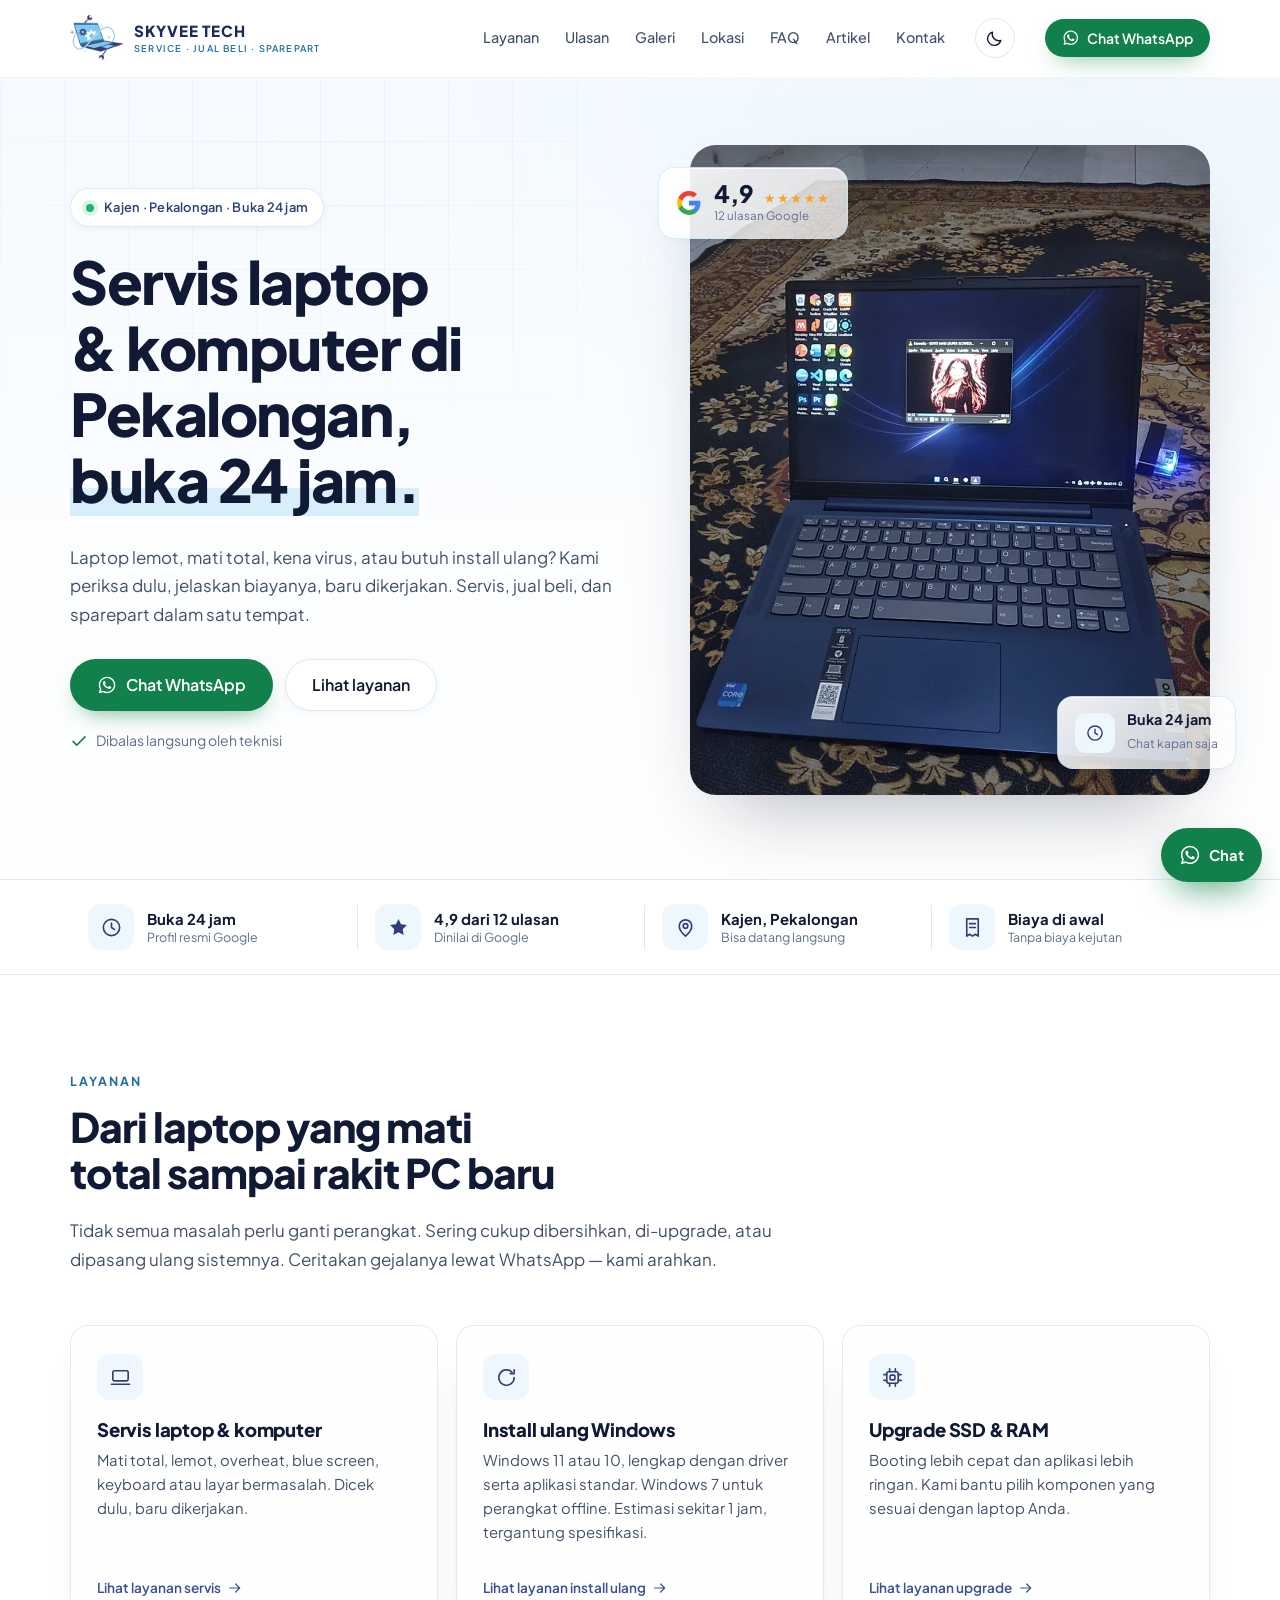
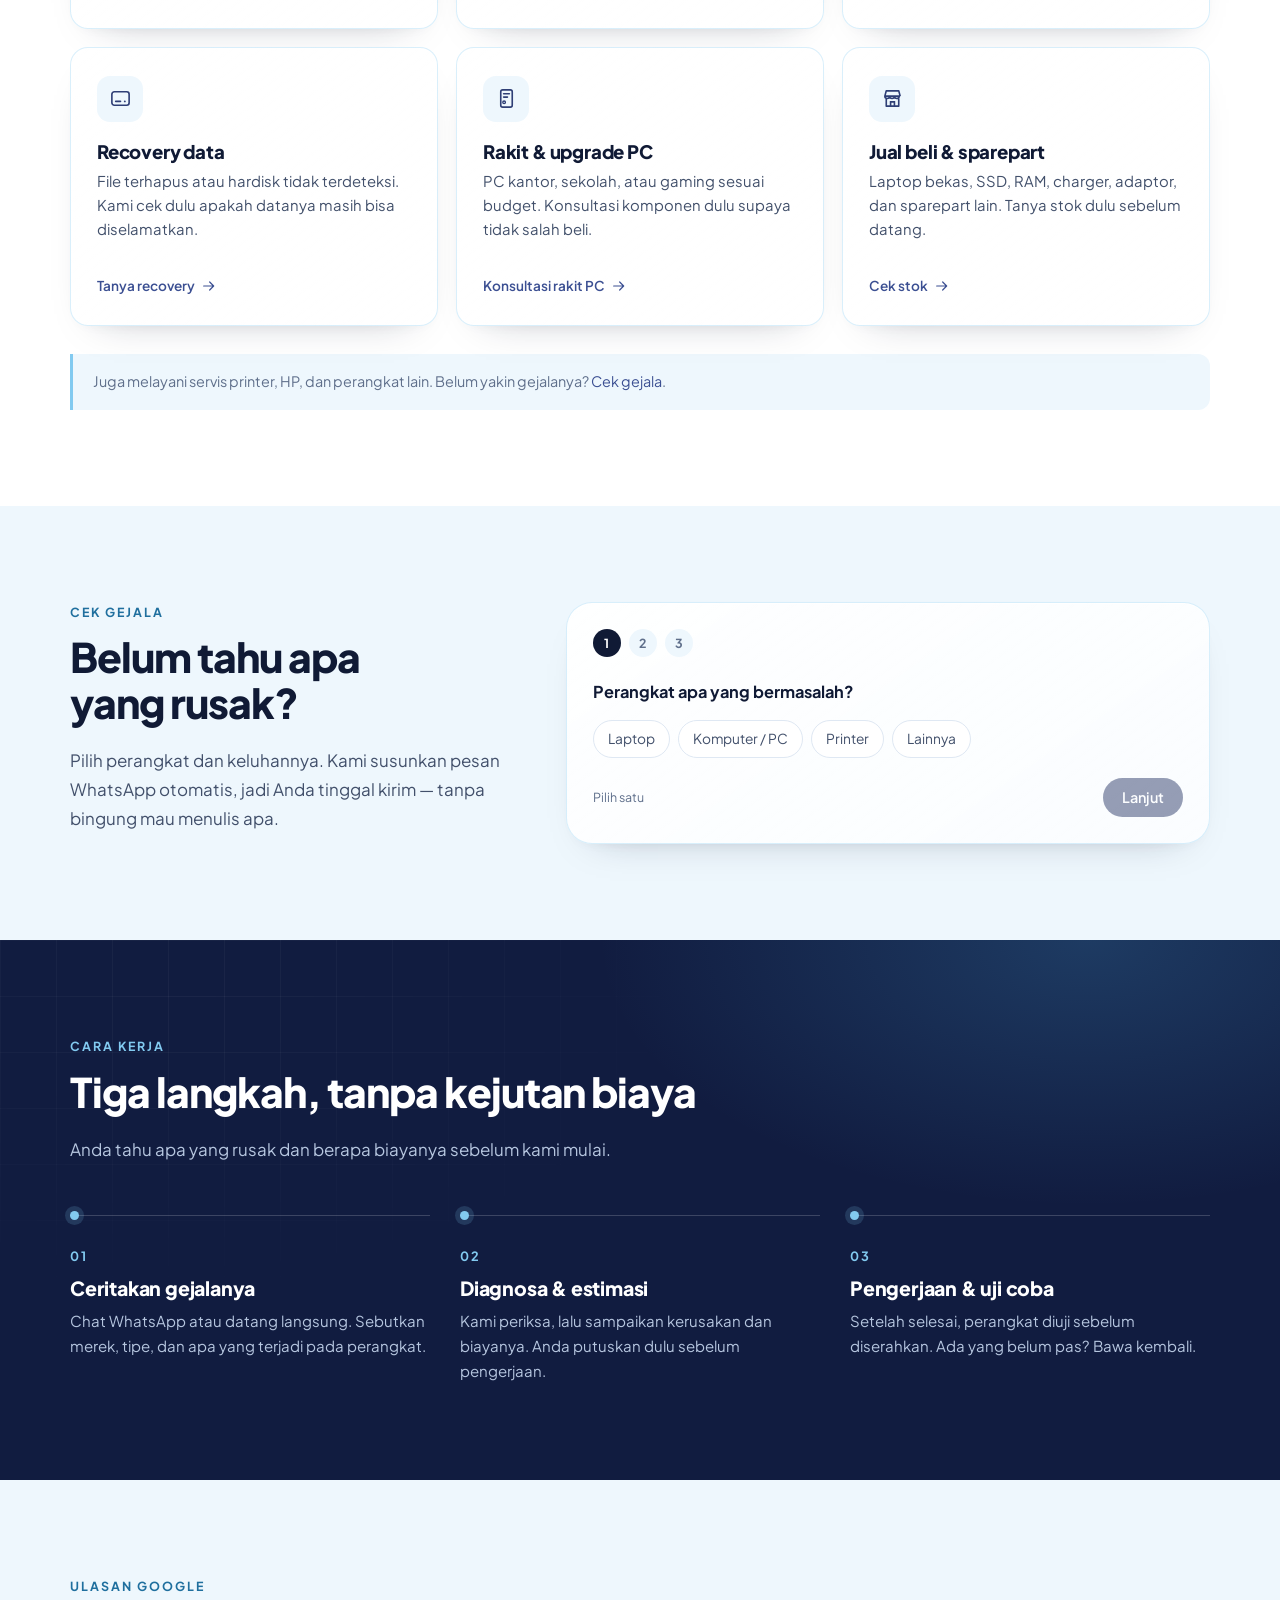
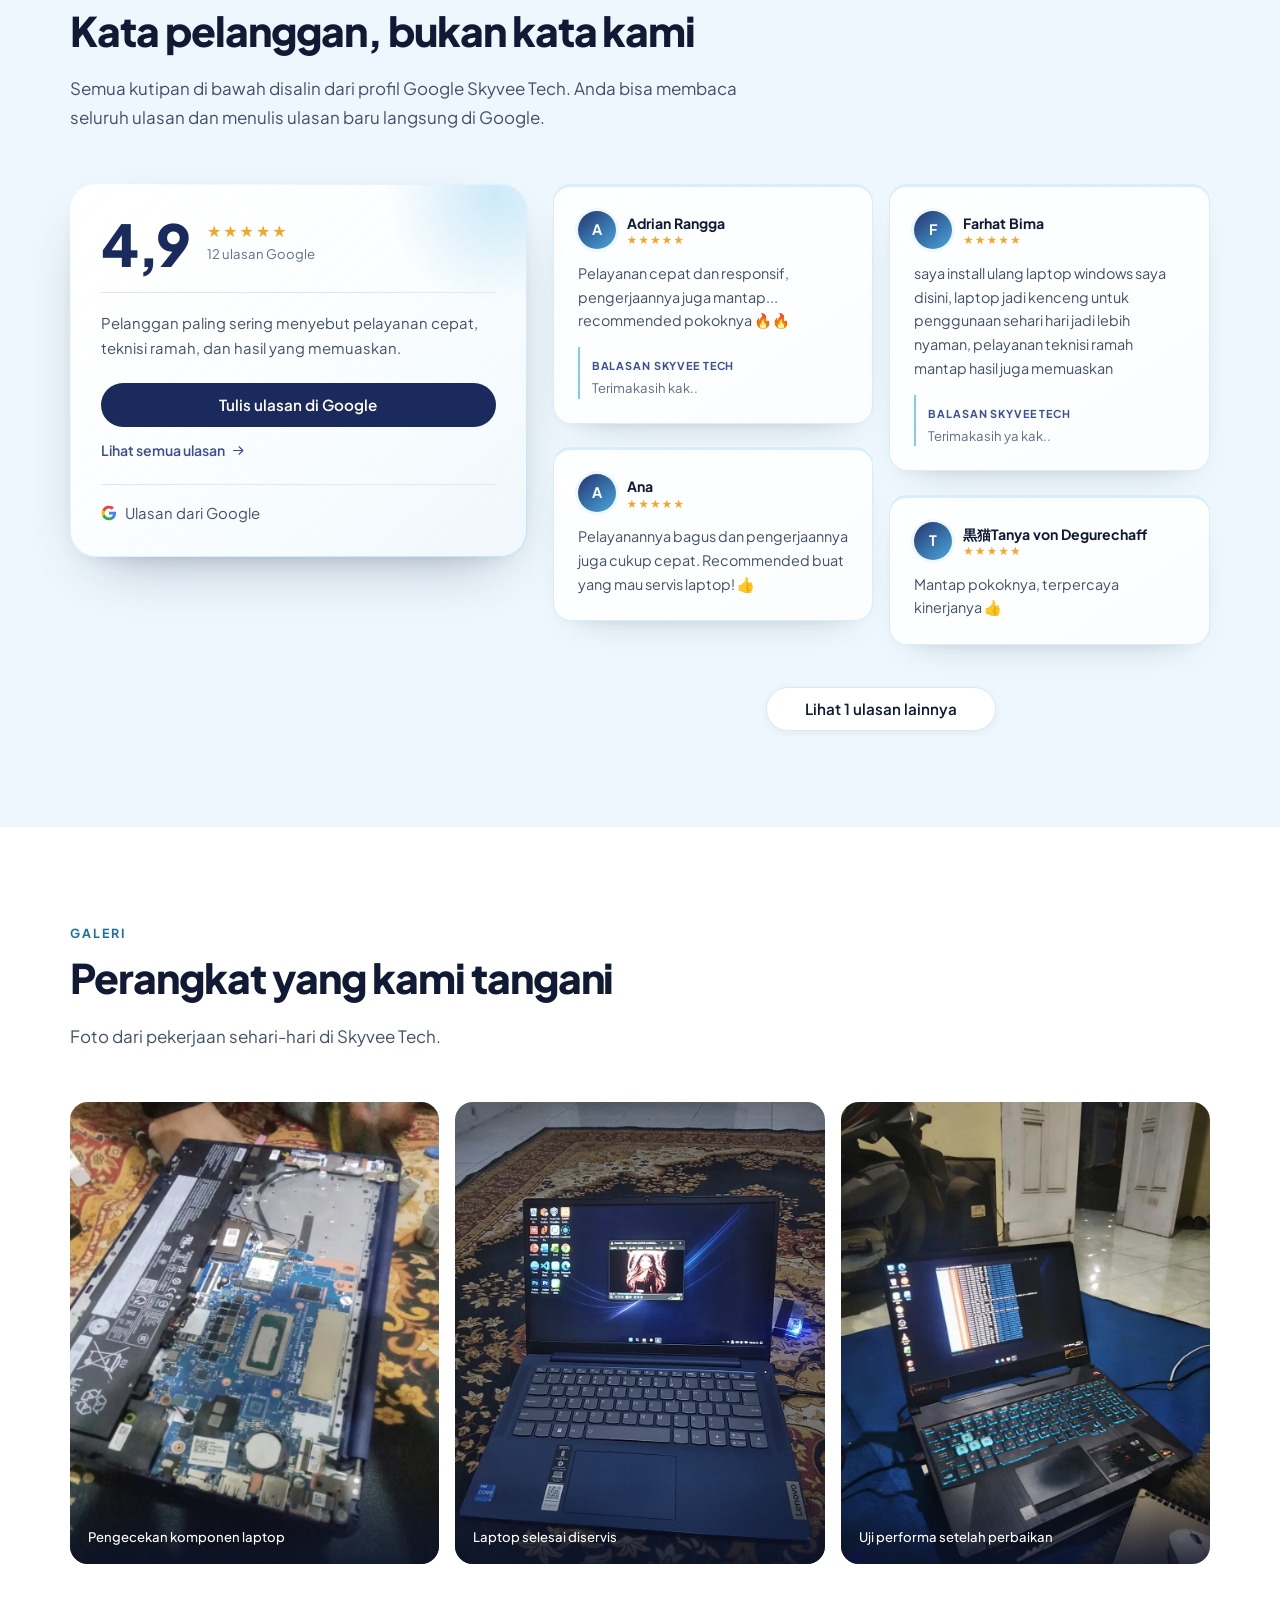
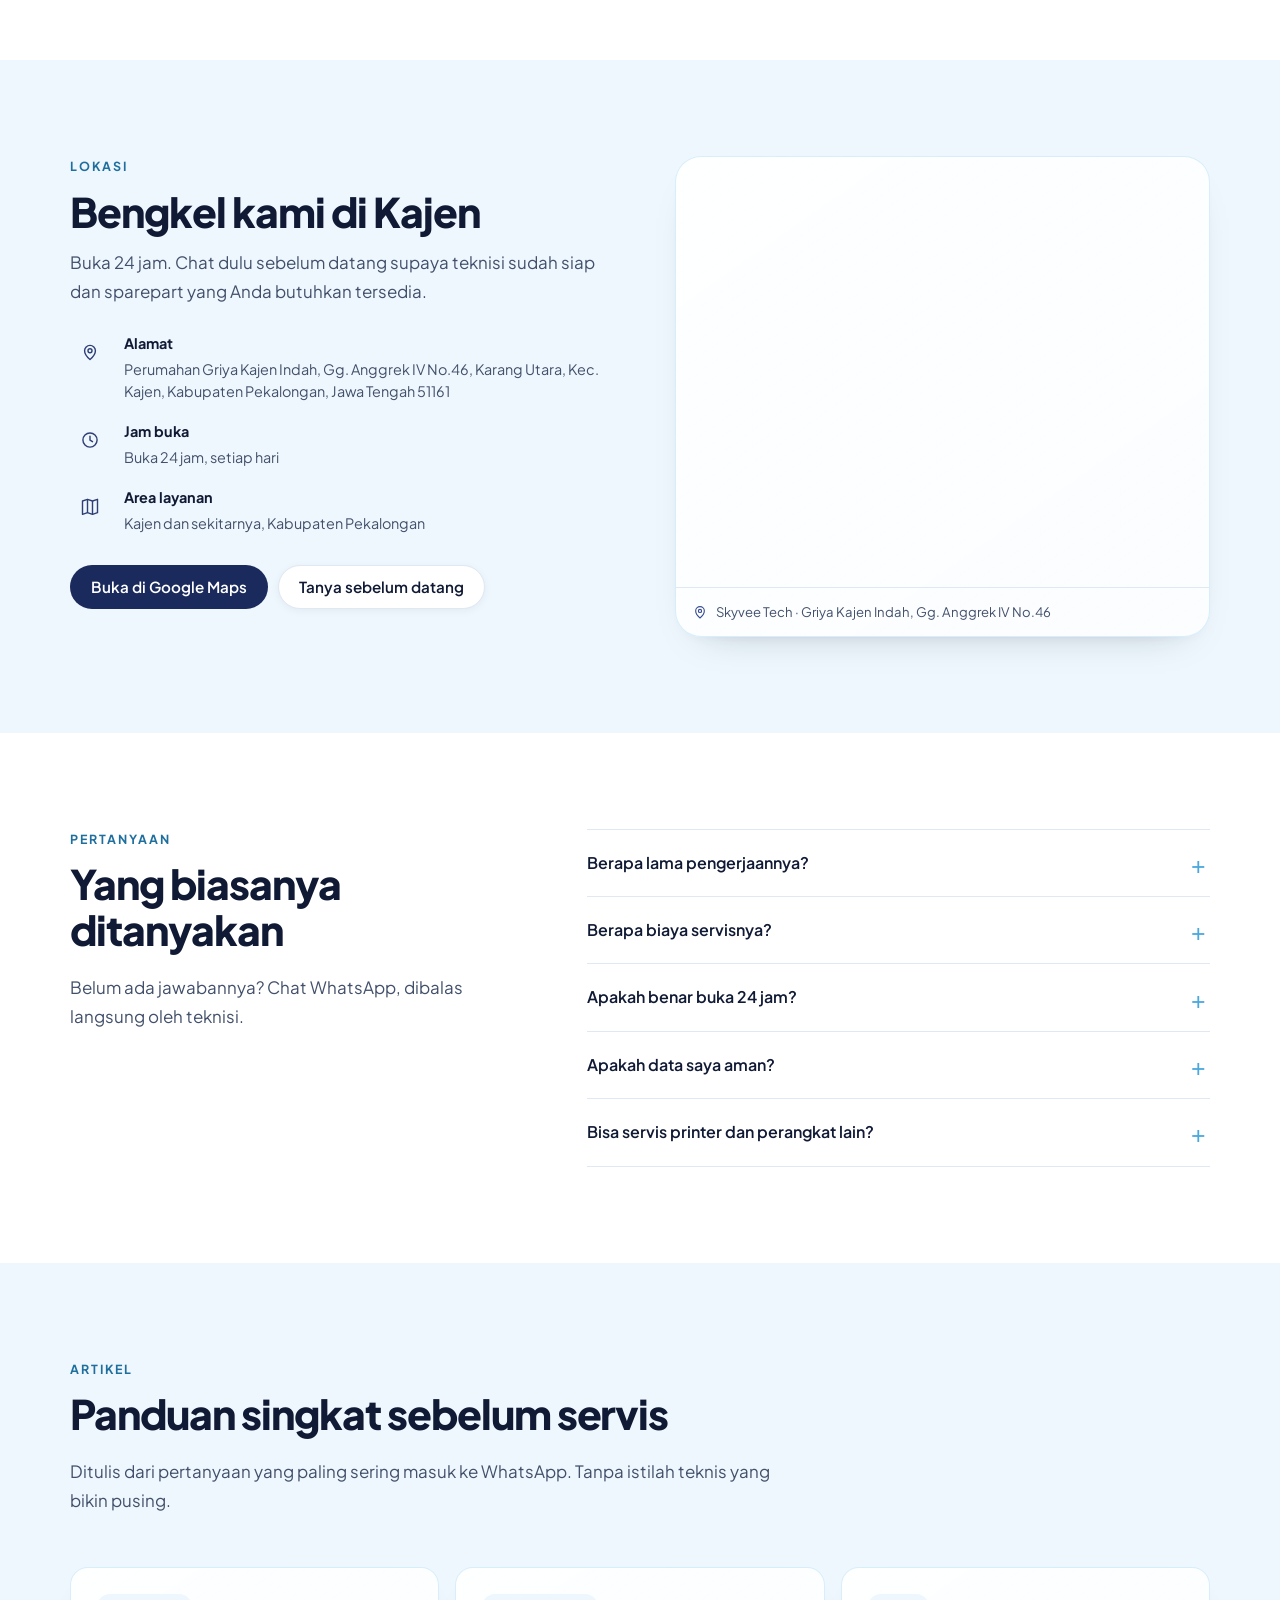
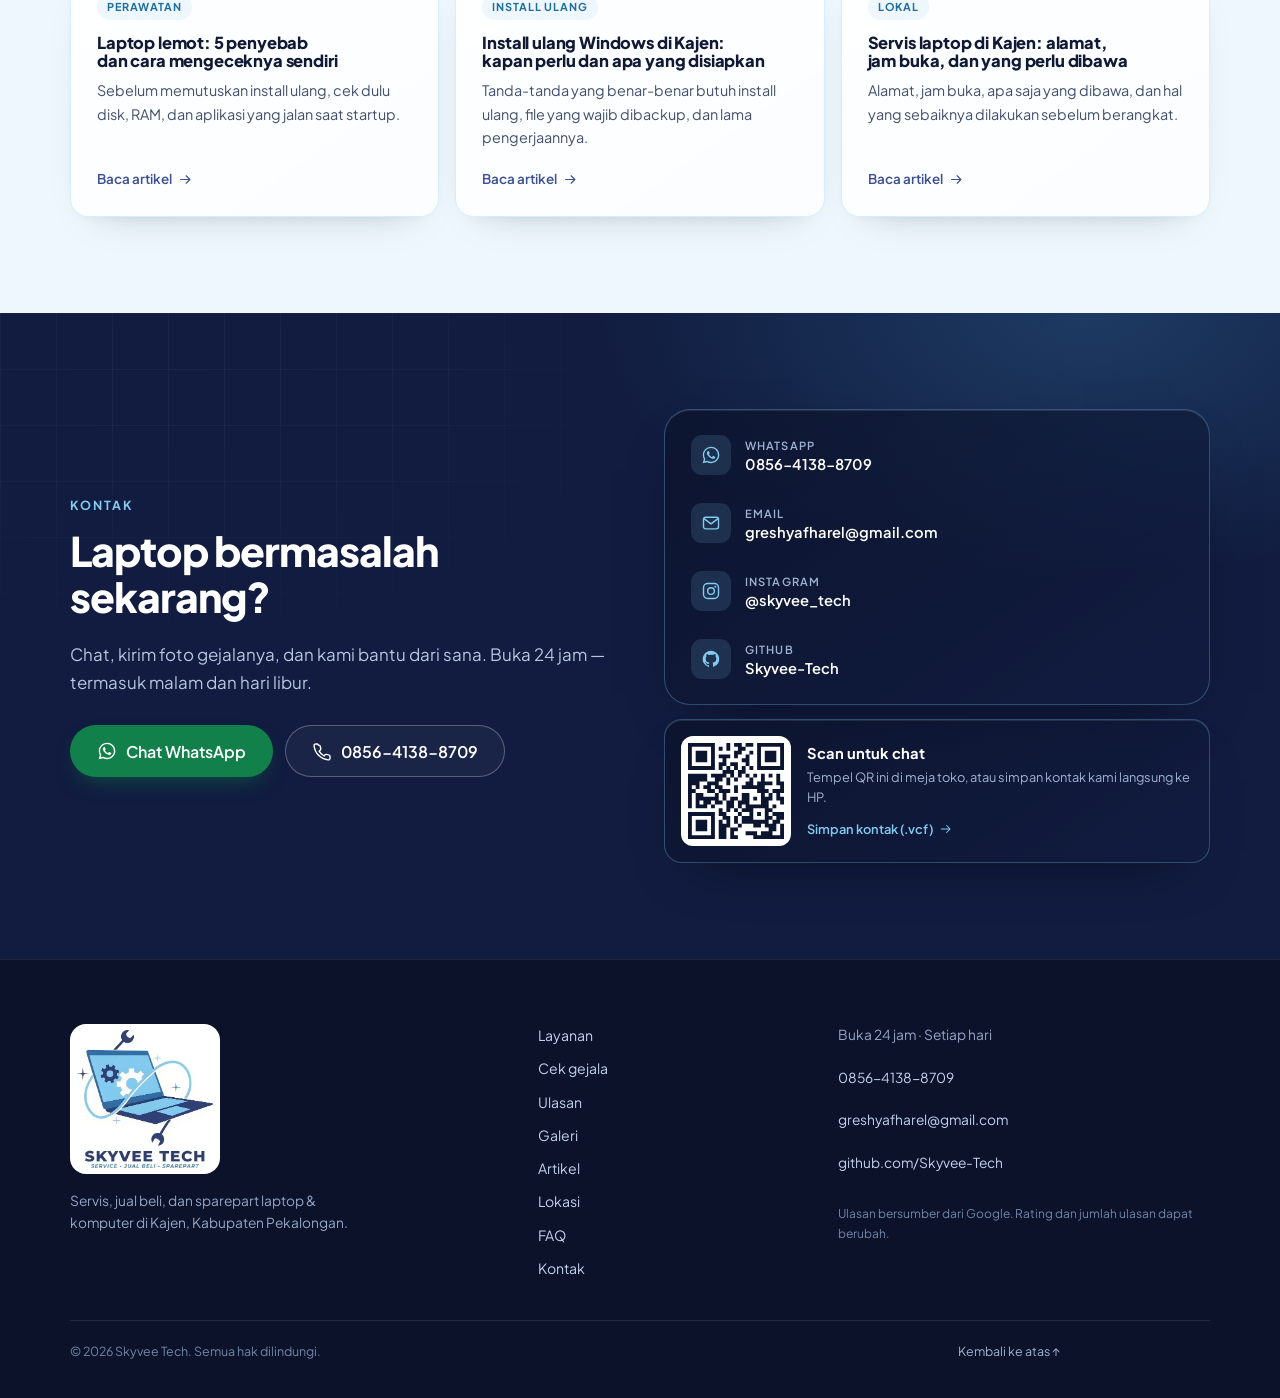
==== commit cce33b7a: "Ubah title beranda ke Pekalongan" ====
--- a/index.html
+++ b/index.html
@@ -3,7 +3,7 @@
 <head>
 <meta charset="utf-8">
 <meta name="viewport" content="width=device-width, initial-scale=1">
-<title>Servis Laptop &amp; Komputer Kajen, Pekalongan — Buka 24 Jam</title>
+<title>Servis Laptop &amp; Komputer di Pekalongan — Buka 24 Jam</title>
 <meta name="description" content="Servis laptop, komputer, dan printer di Kajen, Pekalongan. Install ulang Windows, upgrade SSD/RAM, recovery data, rakit PC, jual beli, sparepart. Buka 24 jam.">
 <meta name="theme-color" content="#16204a">
 <meta name="robots" content="index,follow">
@@ -14,7 +14,7 @@
 <meta property="og:locale" content="id_ID">
 <meta property="og:site_name" content="Skyvee Tech">
 <meta property="og:url" content="https://skyveetech.my.id/">
-<meta property="og:title" content="Servis Laptop &amp; Komputer Kajen, Pekalongan — Buka 24 Jam">
+<meta property="og:title" content="Servis Laptop &amp; Komputer di Pekalongan — Buka 24 Jam">
 <meta property="og:description" content="Servis laptop, komputer, dan printer di Kajen, Pekalongan. Install ulang Windows, upgrade SSD/RAM, recovery data, rakit PC, jual beli, sparepart. Buka 24 jam.">
 <meta property="og:image" content="https://skyveetech.my.id/assets/img/og.jpg">
 <meta property="og:image:width" content="1200">
@@ -167,7 +167,7 @@
     <div class="wrap hero-grid">
       <div class="hero-copy">
         <p class="pill"><span class="dot" aria-hidden="true"></span> Kajen · Pekalongan · Buka 24 jam</p>
-        <h1>Servis laptop &amp; komputer di Kajen, Pekalongan, <span class="hl">buka 24 jam.</span></h1>
+        <h1>Servis laptop &amp; komputer di Pekalongan, <span class="hl">buka 24 jam.</span></h1>
         <p class="lede">Laptop lemot, mati total, kena virus, atau butuh install ulang? Kami periksa dulu, jelaskan biayanya, baru dikerjakan. Servis, jual beli, dan sparepart dalam satu tempat.</p>
 
         <div class="hero-actions">
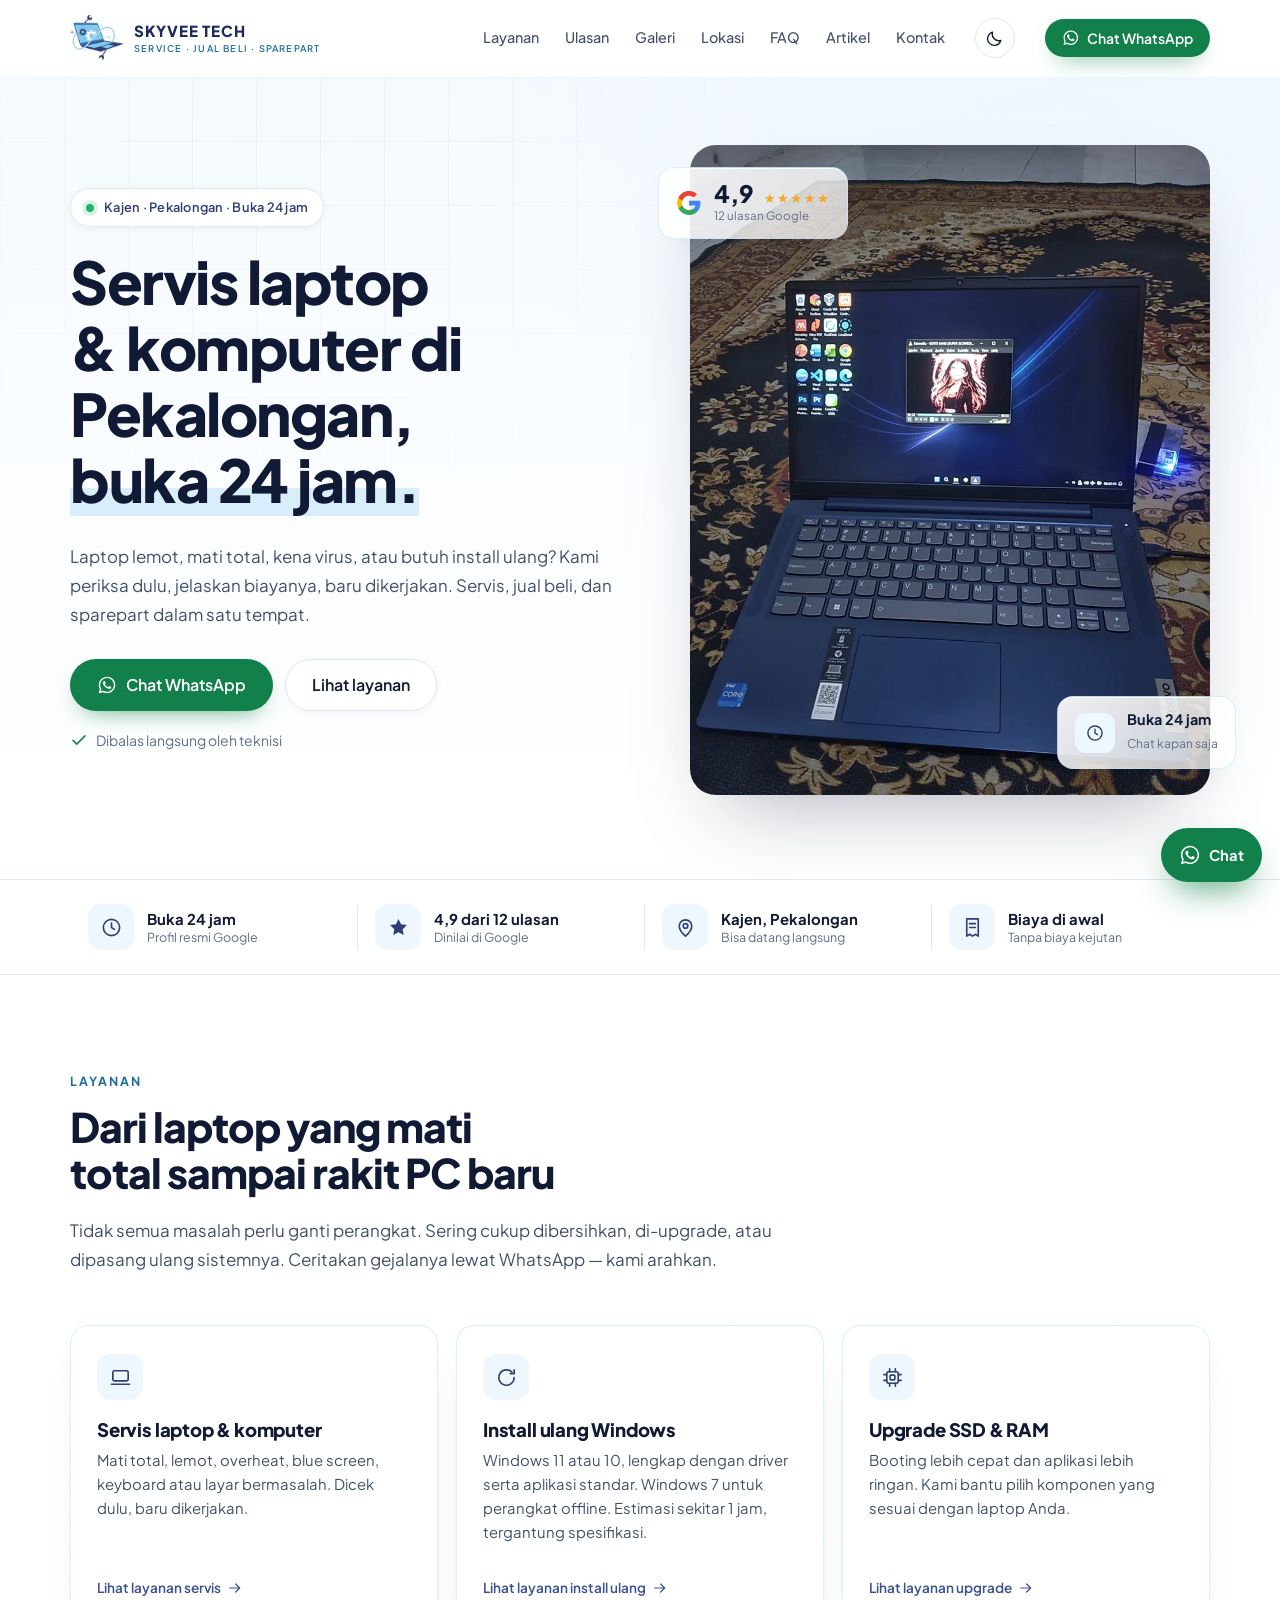
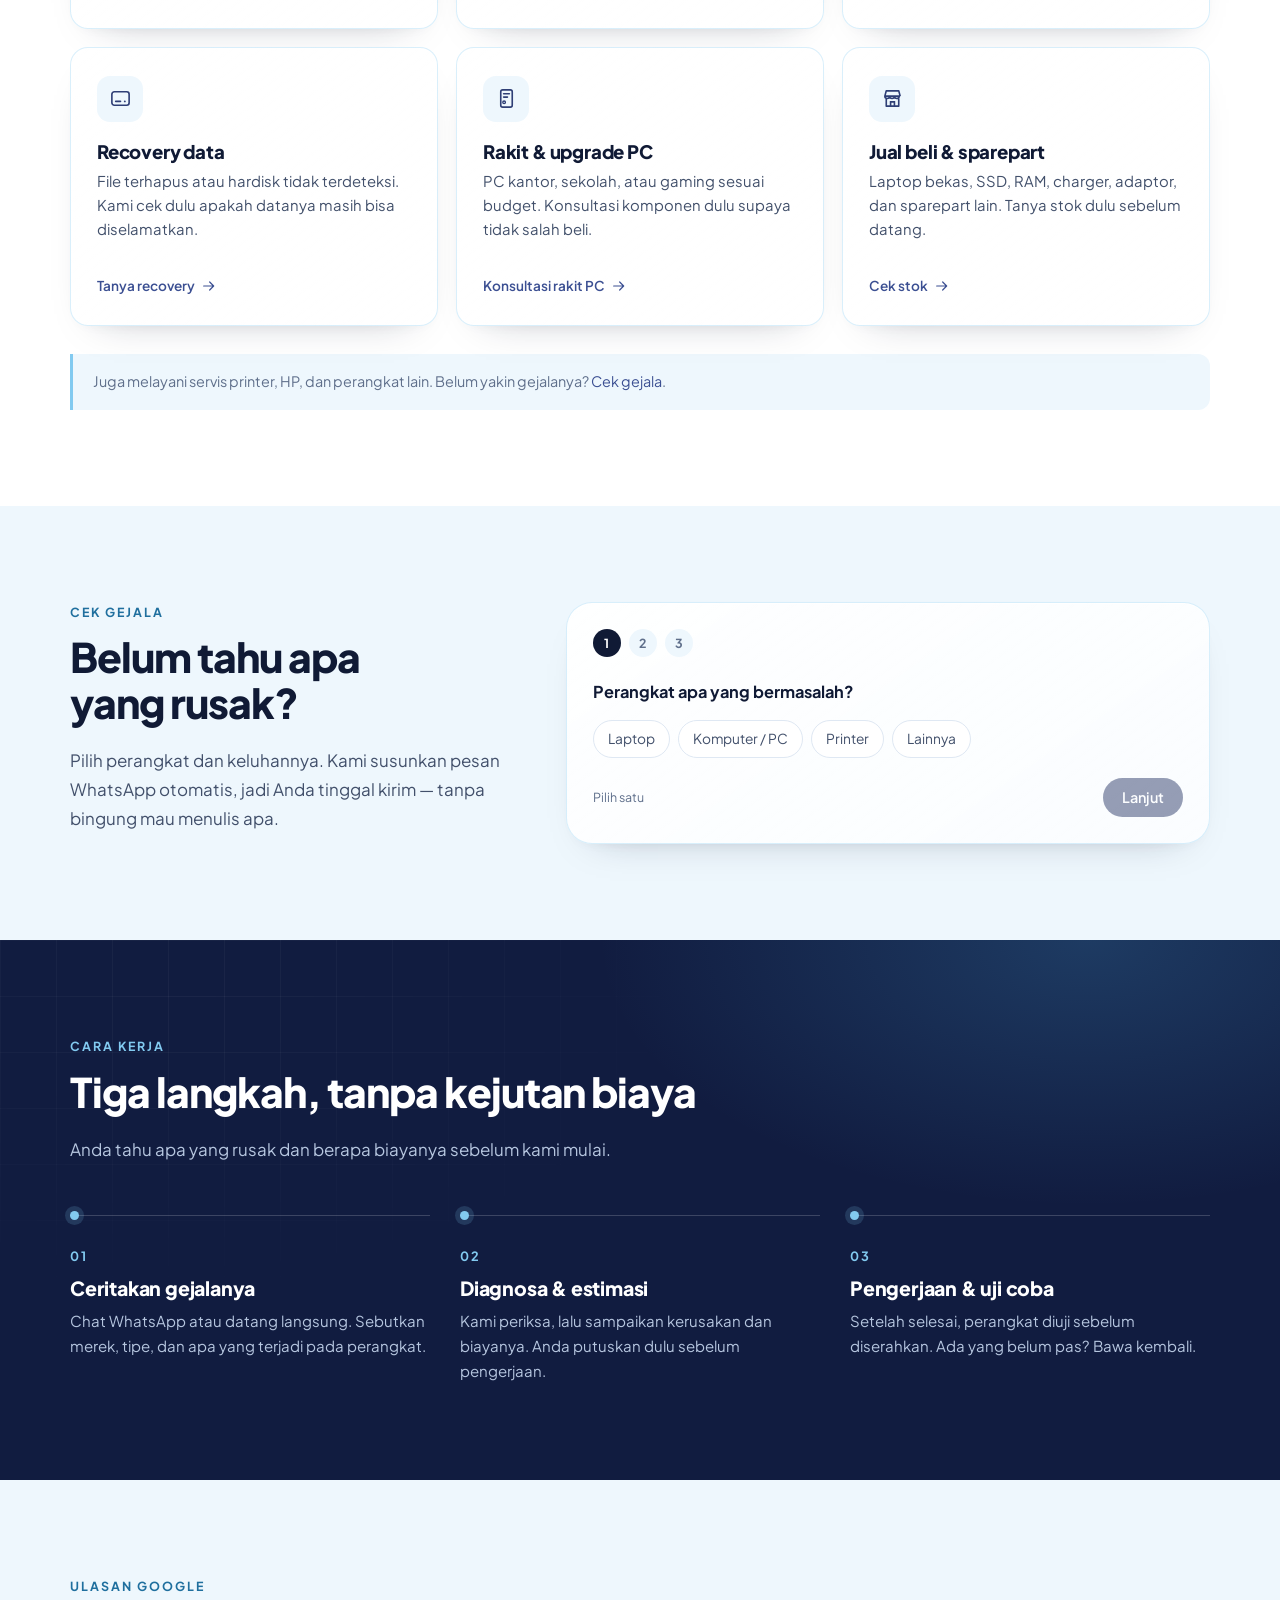
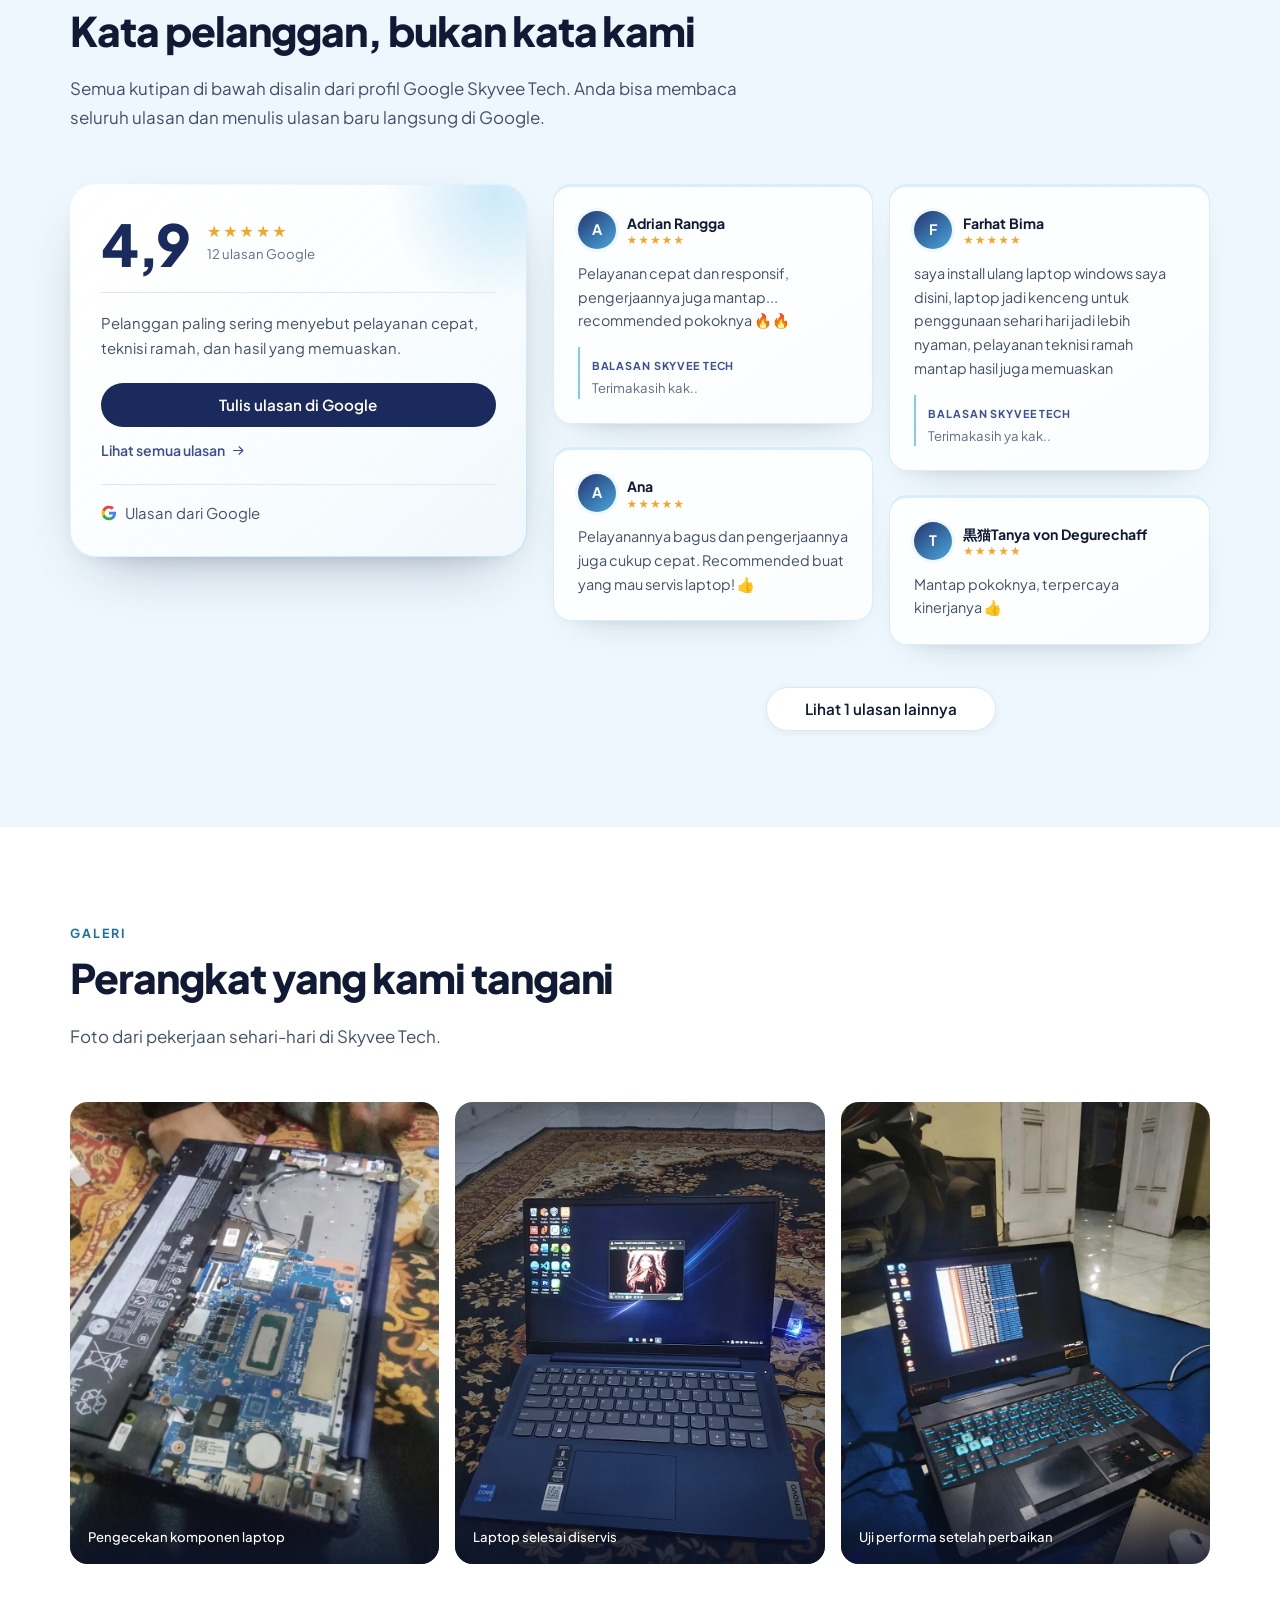
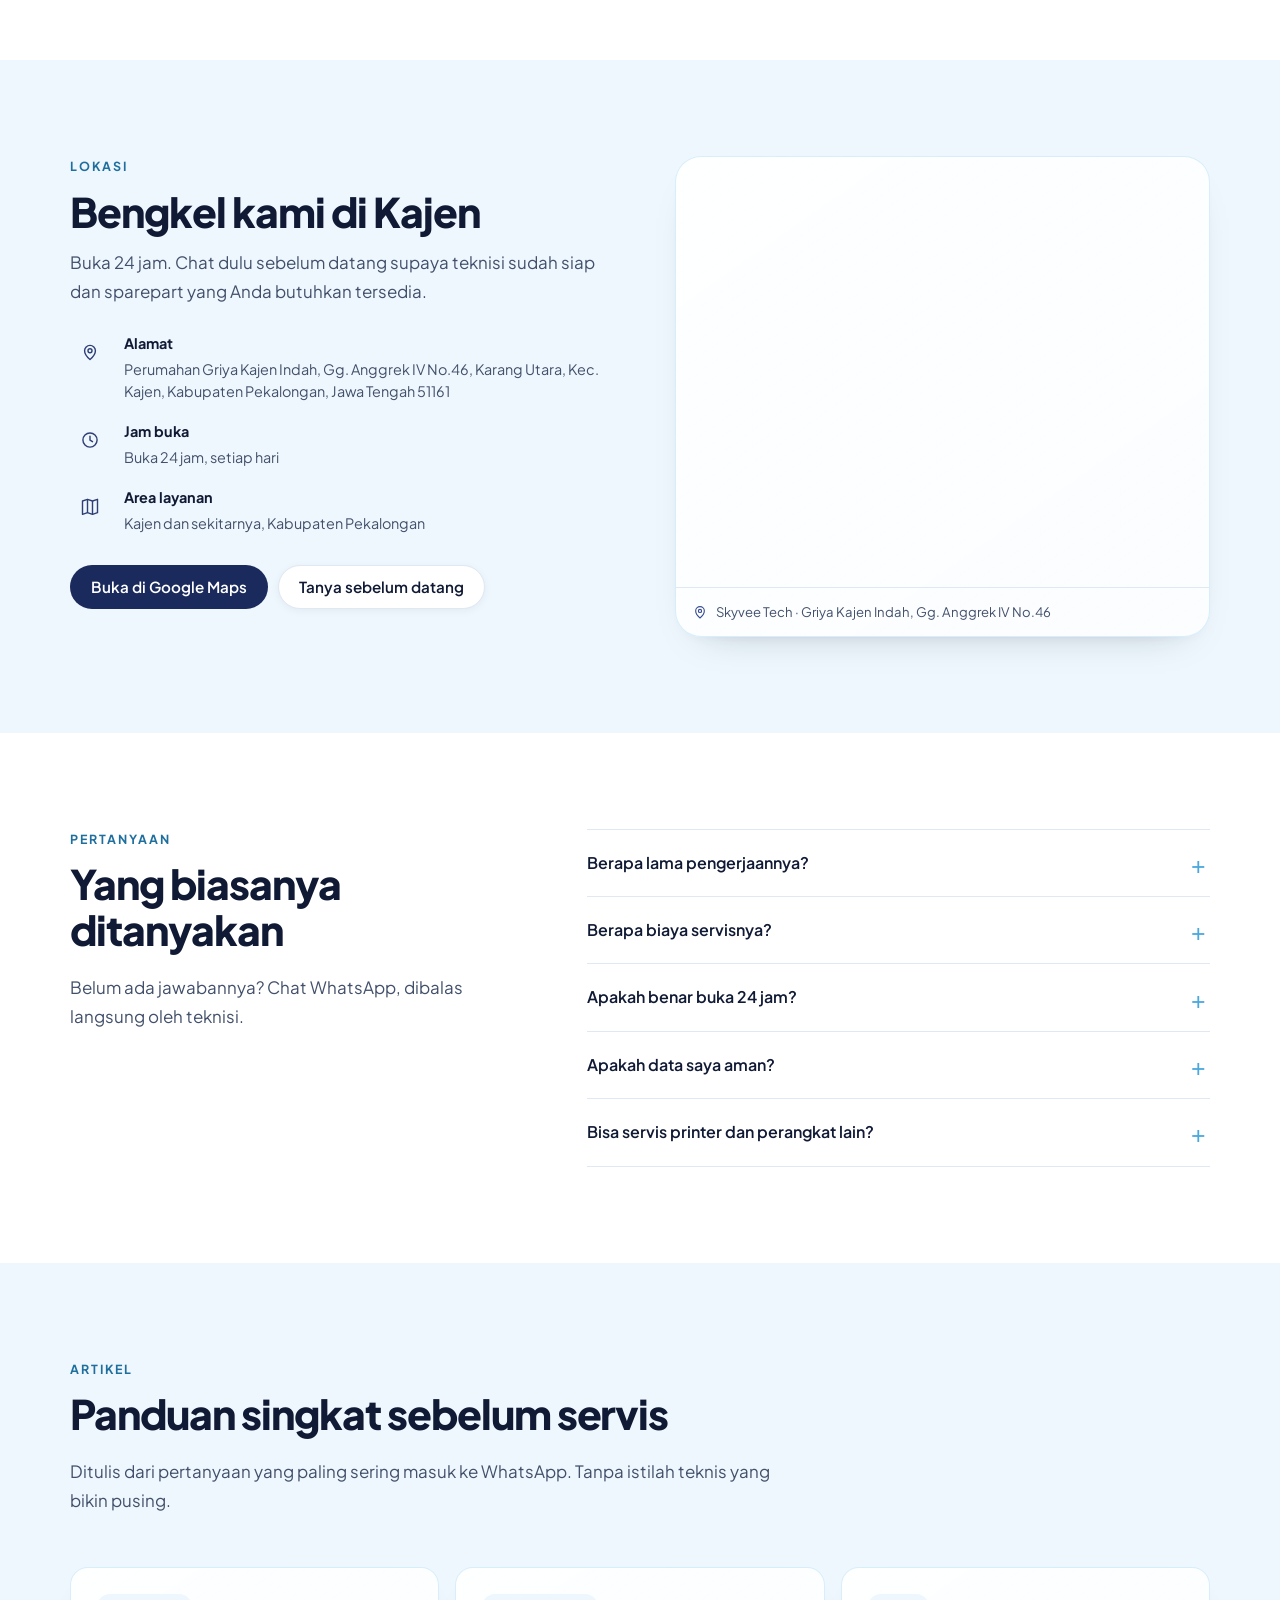
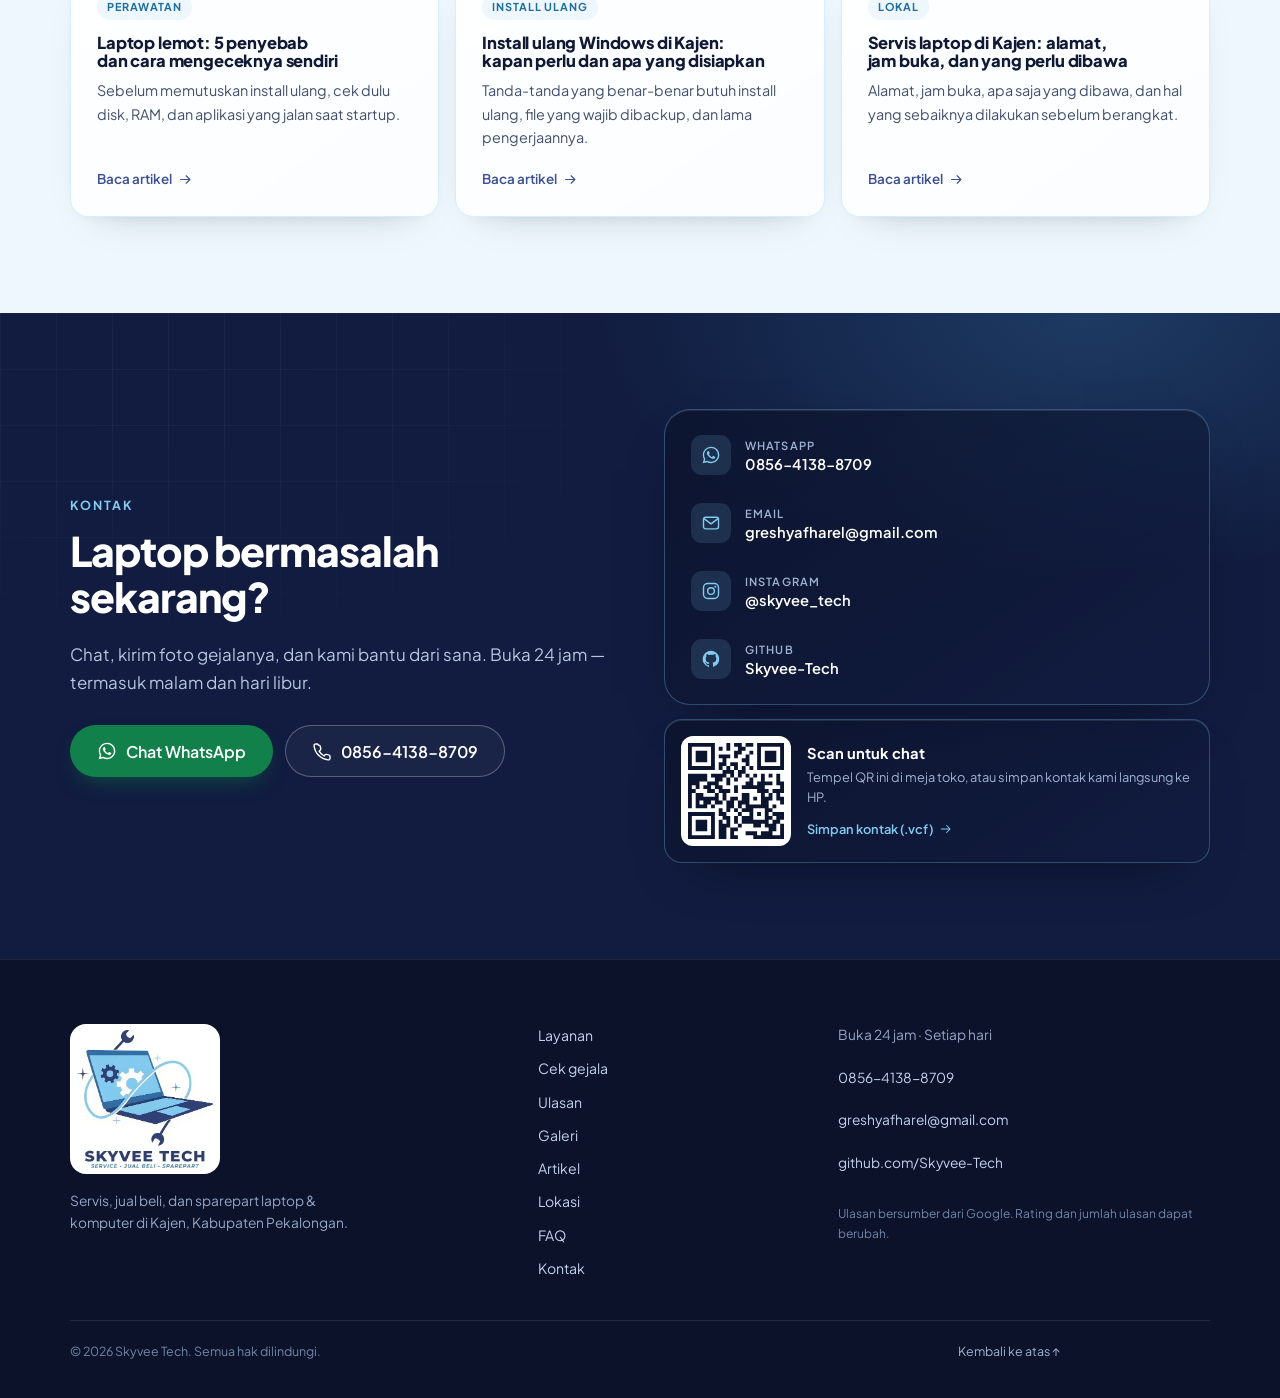
==== commit 9a423357: "Perbarui OG menjadi 12 ulasan dan animasikan hero" ====
--- a/index.html
+++ b/index.html
@@ -16,7 +16,7 @@
 <meta property="og:url" content="https://skyveetech.my.id/">
 <meta property="og:title" content="Servis Laptop &amp; Komputer di Pekalongan — Buka 24 Jam">
 <meta property="og:description" content="Servis laptop, komputer, dan printer di Kajen, Pekalongan. Install ulang Windows, upgrade SSD/RAM, recovery data, rakit PC, jual beli, sparepart. Buka 24 jam.">
-<meta property="og:image" content="https://skyveetech.my.id/assets/img/og.jpg">
+<meta property="og:image" content="https://skyveetech.my.id/assets/img/og.jpg?v=12">
 <meta property="og:image:width" content="1200">
 <meta property="og:image:height" content="630">
 <meta name="twitter:card" content="summary_large_image">
@@ -46,7 +46,7 @@
   "description": "Servis laptop, komputer, dan printer di Kajen, Kabupaten Pekalongan. Install ulang Windows, upgrade SSD/RAM, recovery data, rakit PC, jual beli, dan sparepart. Buka 24 jam.",
   "telephone": "+6285641388709",
   "email": "greshyafharel@gmail.com",
-  "image": "https://skyveetech.my.id/assets/img/og.jpg",
+  "image": "https://skyveetech.my.id/assets/img/og.jpg?v=12",
   "priceRange": "Rp",
   "currenciesAccepted": "IDR",
   "address": {
@@ -165,7 +165,7 @@
   <!-- HERO -->
   <section class="hero">
     <div class="wrap hero-grid">
-      <div class="hero-copy">
+      <div class="hero-copy animate__animated animate__lightSpeedInLeft">
         <p class="pill"><span class="dot" aria-hidden="true"></span> Kajen · Pekalongan · Buka 24 jam</p>
         <h1>Servis laptop &amp; komputer di Pekalongan, <span class="hl">buka 24 jam.</span></h1>
         <p class="lede">Laptop lemot, mati total, kena virus, atau butuh install ulang? Kami periksa dulu, jelaskan biayanya, baru dikerjakan. Servis, jual beli, dan sparepart dalam satu tempat.</p>
--- a/assets/css/style.css
+++ b/assets/css/style.css
@@ -315,6 +315,34 @@
   grid-template-columns: minmax(0, 1.04fr) minmax(0, .96fr);
   align-items: center;
   gap: 56px;
+}
+
+/* Animate.css lightSpeedInLeft */
+.animate__animated {
+  animation-duration: 1s;
+  animation-fill-mode: both;
+}
+.animate__lightSpeedInLeft {
+  animation-name: lightSpeedInLeft;
+  animation-timing-function: ease-out;
+}
+@keyframes lightSpeedInLeft {
+  from {
+    transform: translate3d(-100%, 0, 0) skewX(30deg);
+    opacity: 0;
+  }
+  60% {
+    transform: skewX(-20deg);
+    opacity: 1;
+  }
+  80% {
+    transform: skewX(5deg);
+    opacity: 1;
+  }
+  to {
+    transform: translate3d(0, 0, 0);
+    opacity: 1;
+  }
 }
 
 .pill {
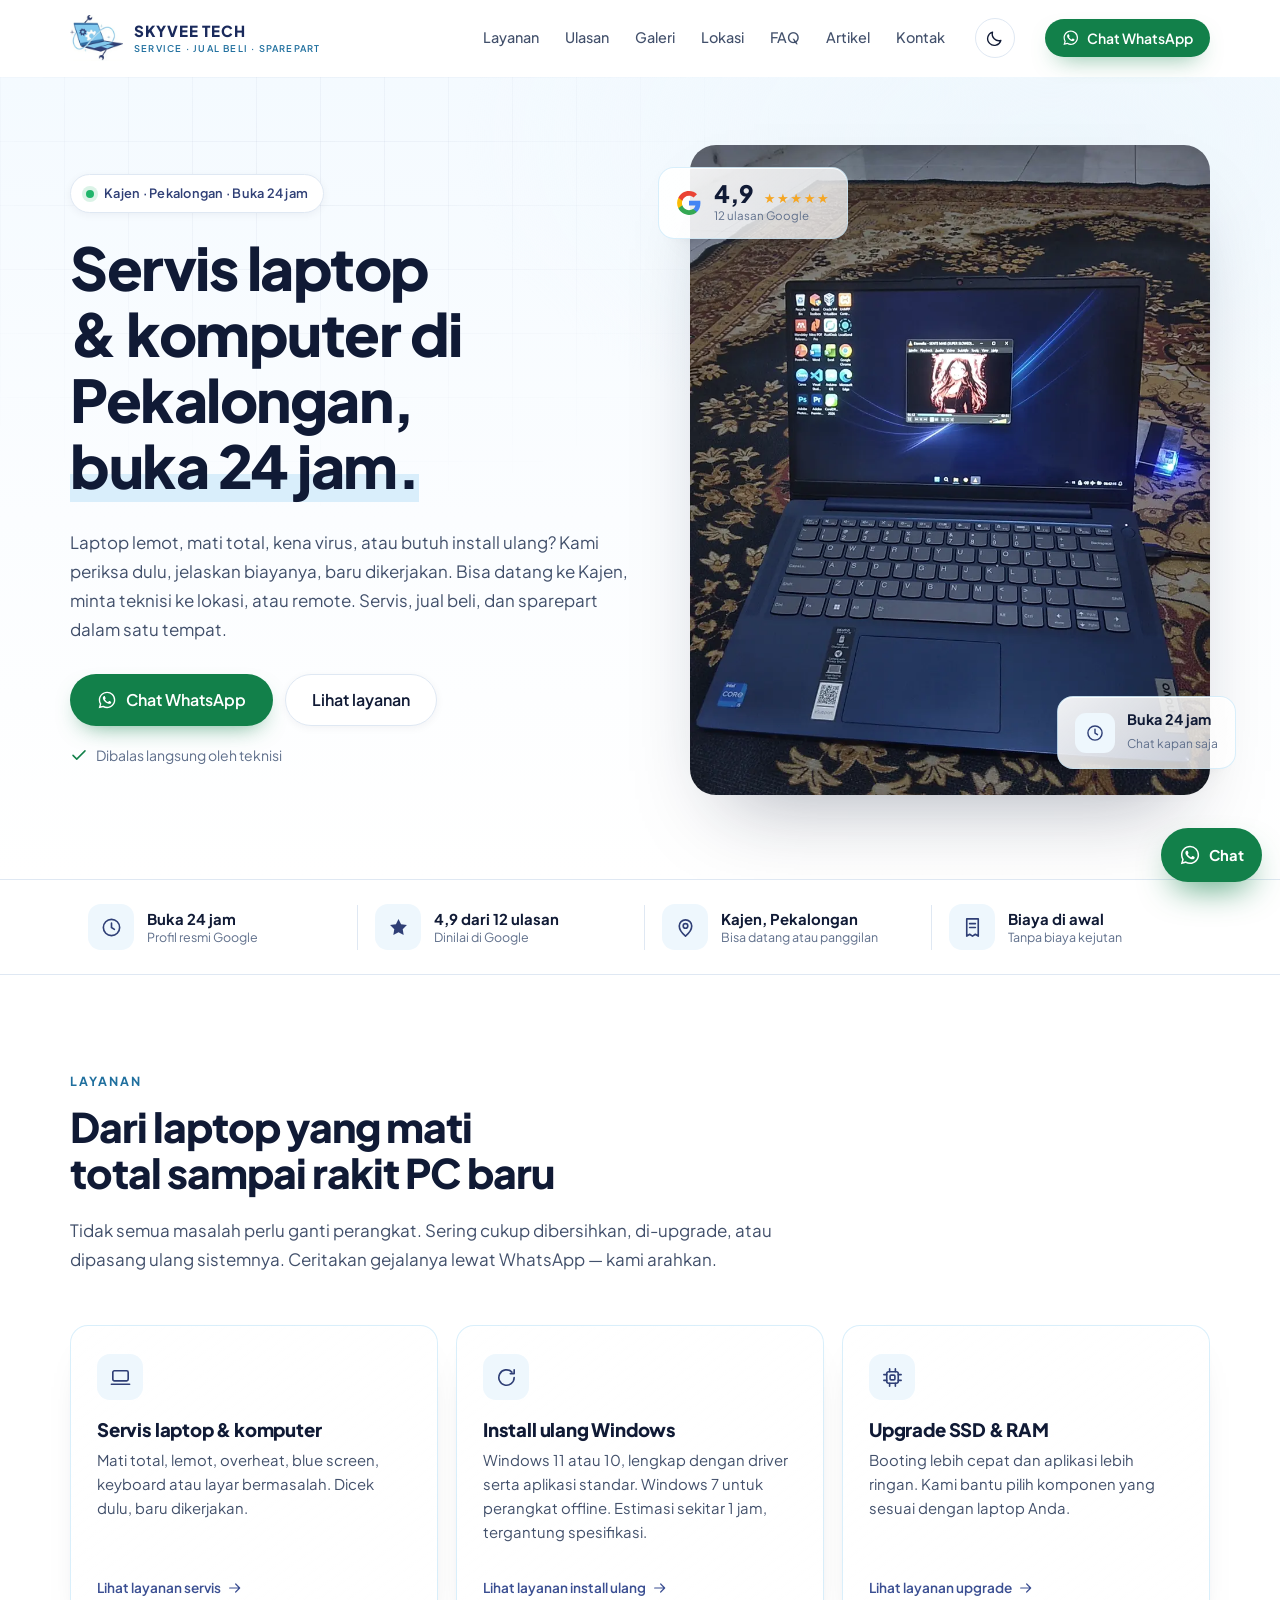
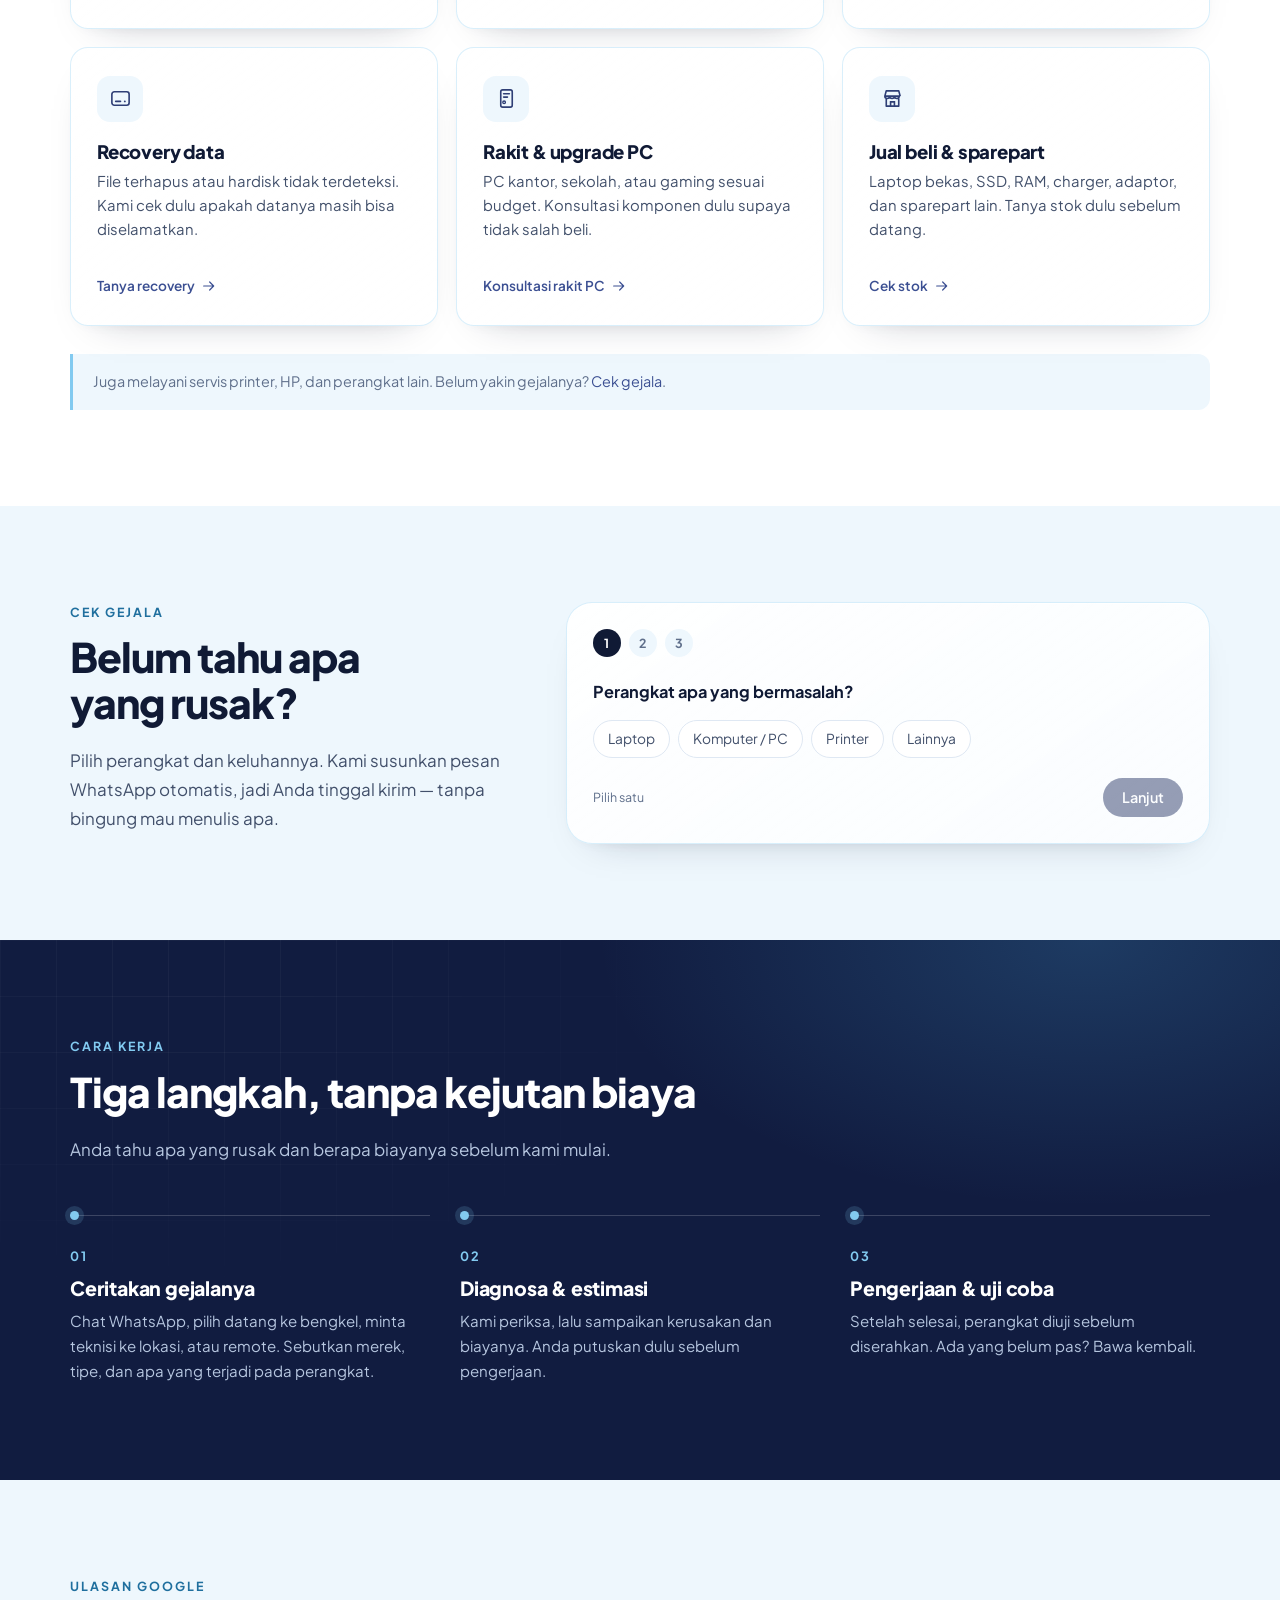
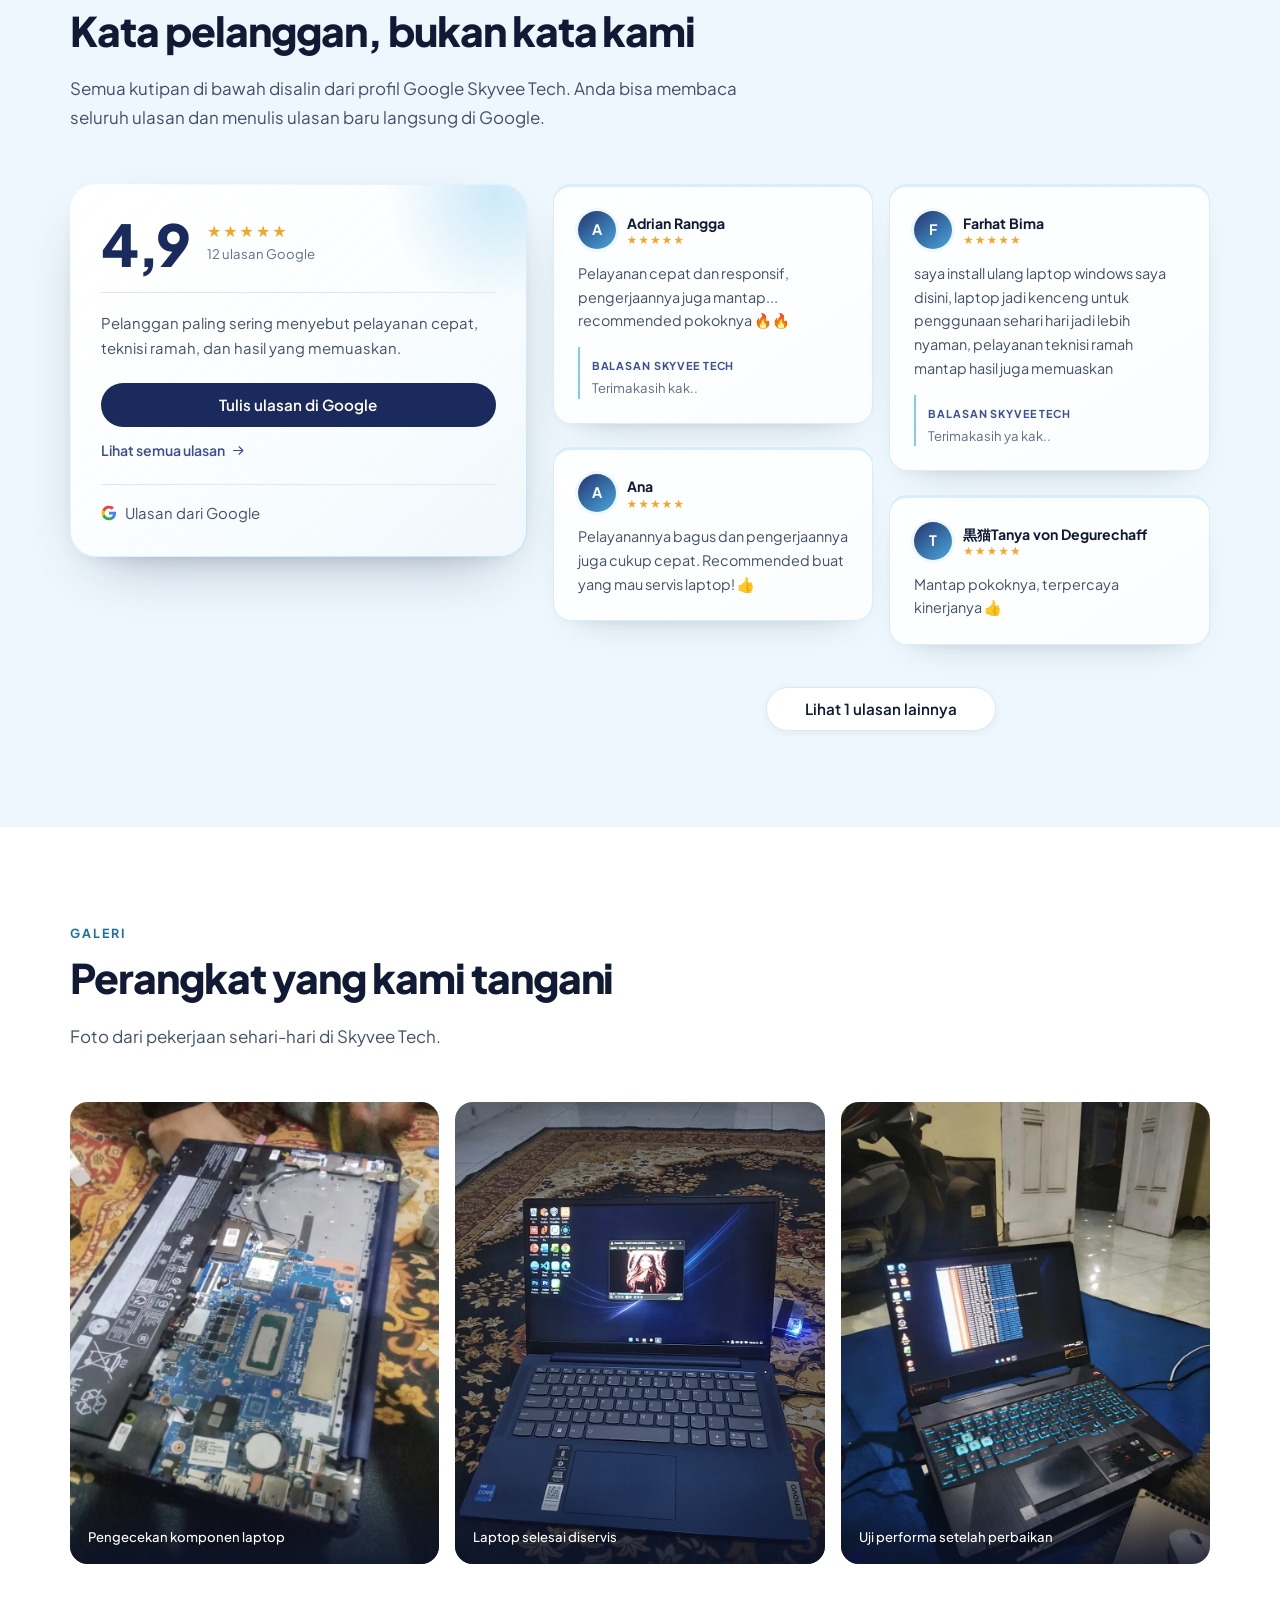
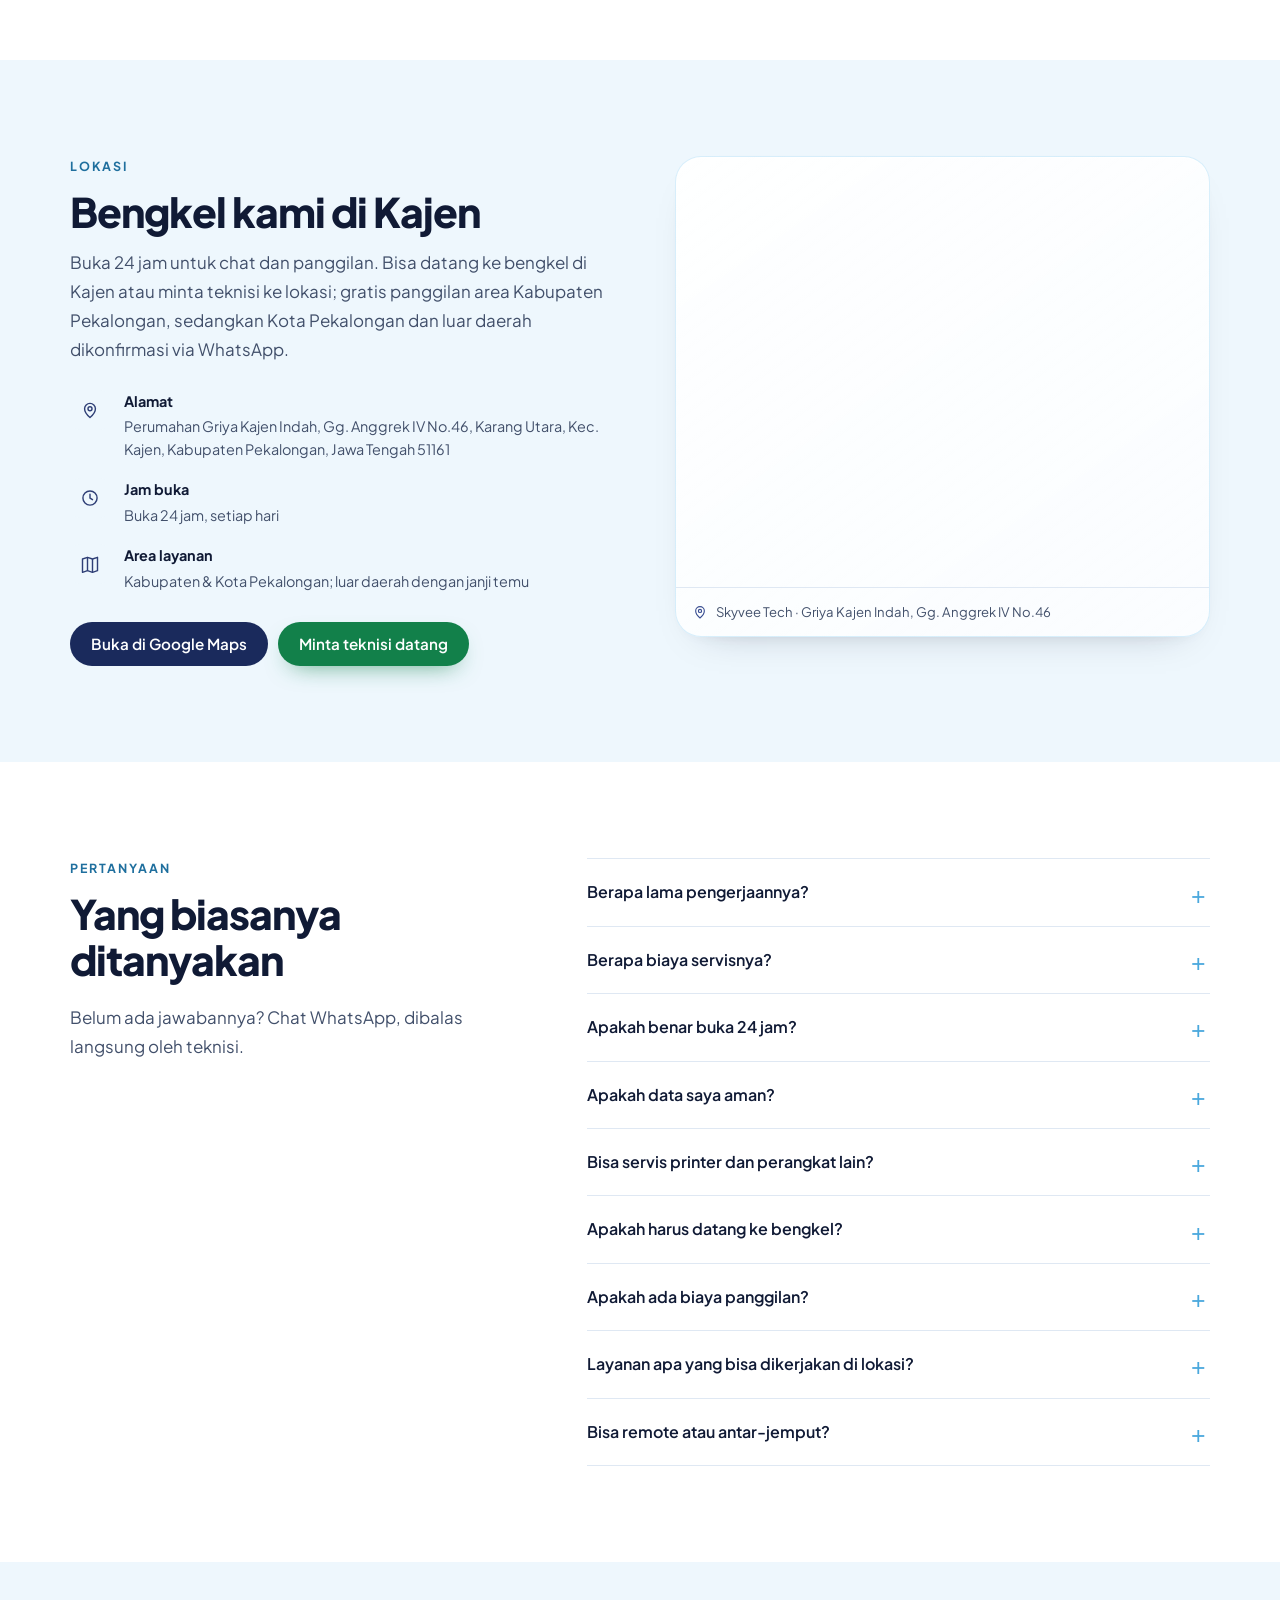
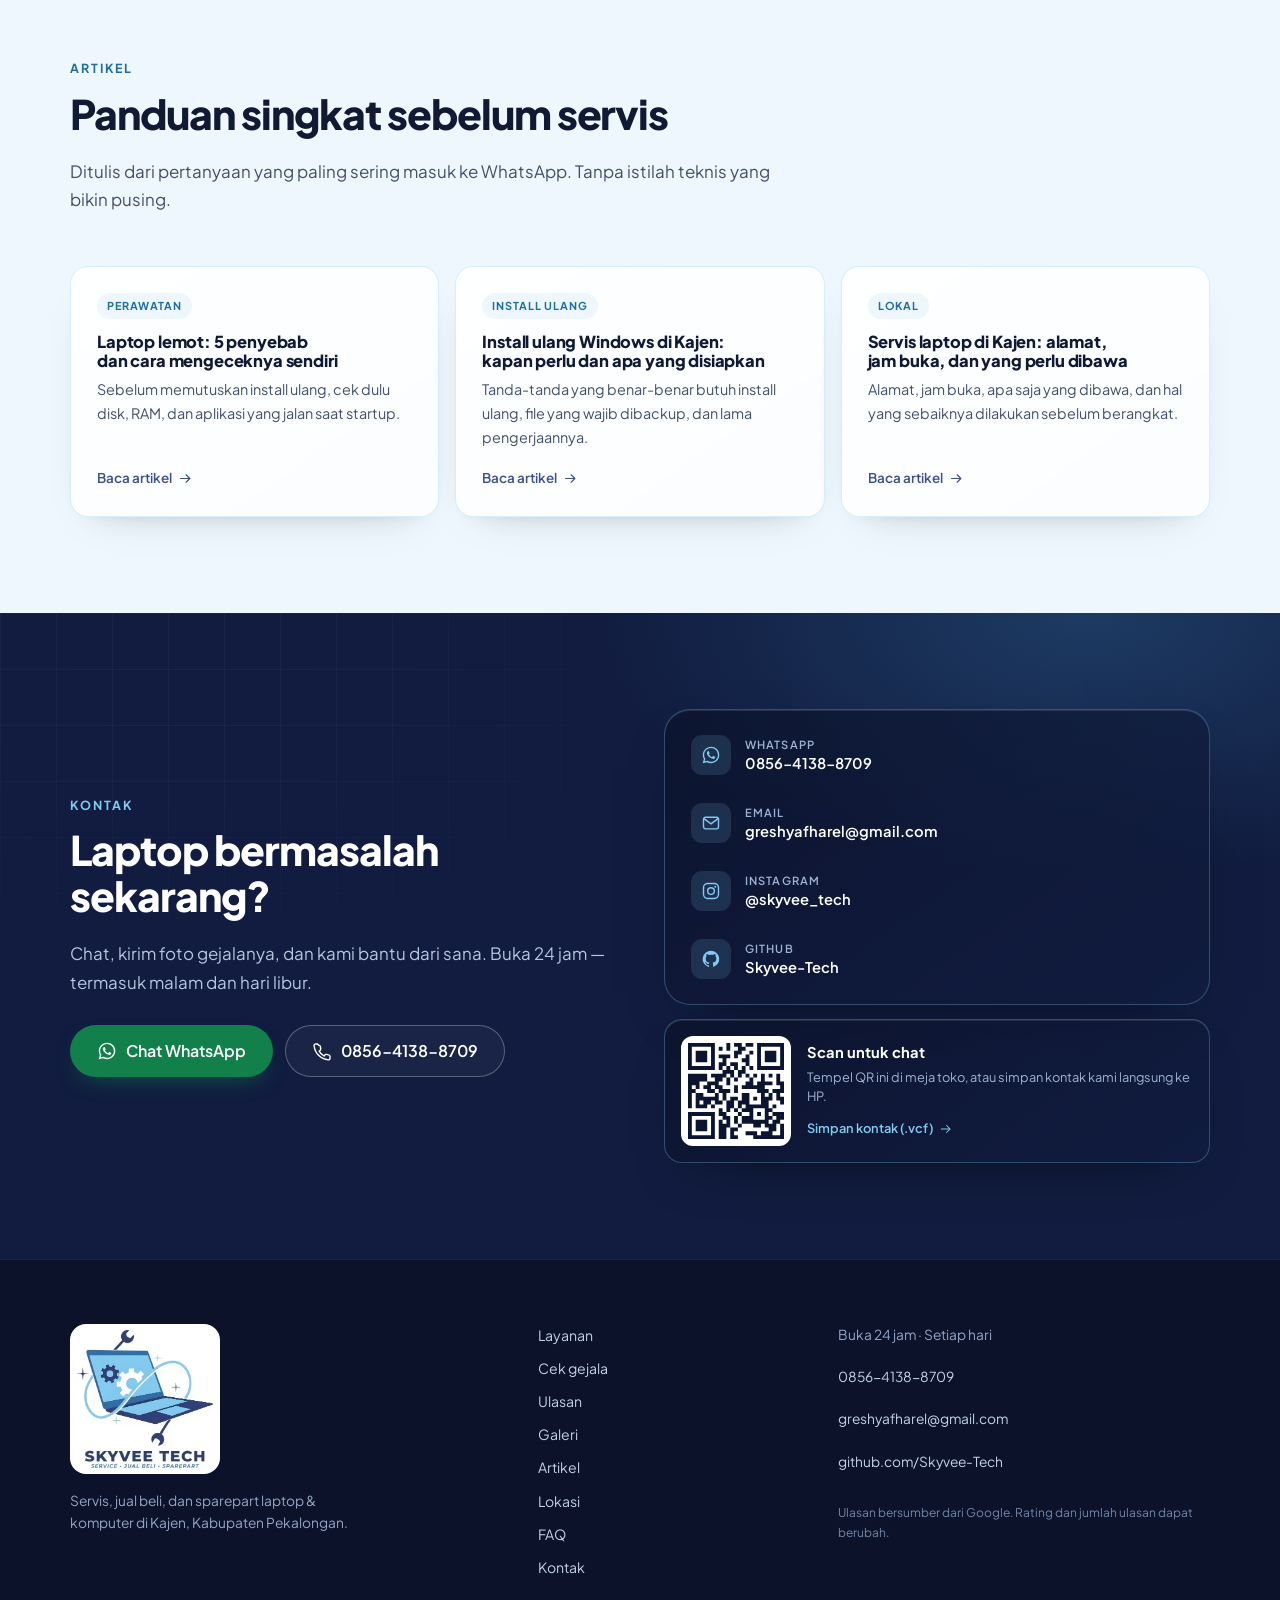
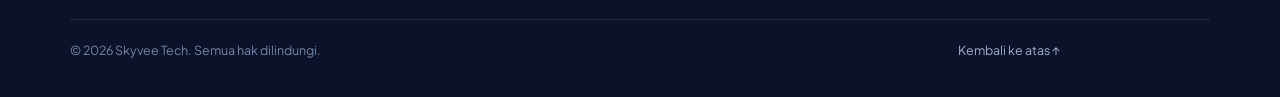
==== commit 12dbb4e2: "Tambah opsi datang, panggilan, dan remote" ====
--- a/index.html
+++ b/index.html
@@ -4,7 +4,7 @@
 <meta charset="utf-8">
 <meta name="viewport" content="width=device-width, initial-scale=1">
 <title>Servis Laptop &amp; Komputer di Pekalongan — Buka 24 Jam</title>
-<meta name="description" content="Servis laptop, komputer, dan printer di Kajen, Pekalongan. Install ulang Windows, upgrade SSD/RAM, recovery data, rakit PC, jual beli, sparepart. Buka 24 jam.">
+<meta name="description" content="Servis laptop &amp; komputer di Pekalongan. Datang, panggilan, atau remote. Install ulang, upgrade, recovery, rakit PC, jual beli, sparepart. Buka 24 jam.">
 <meta name="theme-color" content="#16204a">
 <meta name="robots" content="index,follow">
 <link rel="canonical" href="https://skyveetech.my.id/">
@@ -15,7 +15,7 @@
 <meta property="og:site_name" content="Skyvee Tech">
 <meta property="og:url" content="https://skyveetech.my.id/">
 <meta property="og:title" content="Servis Laptop &amp; Komputer di Pekalongan — Buka 24 Jam">
-<meta property="og:description" content="Servis laptop, komputer, dan printer di Kajen, Pekalongan. Install ulang Windows, upgrade SSD/RAM, recovery data, rakit PC, jual beli, sparepart. Buka 24 jam.">
+<meta property="og:description" content="Servis laptop &amp; komputer di Pekalongan. Datang, panggilan, atau remote. Install ulang, upgrade, recovery, rakit PC, jual beli, sparepart. Buka 24 jam.">
 <meta property="og:image" content="https://skyveetech.my.id/assets/img/og.jpg?v=12">
 <meta property="og:image:width" content="1200">
 <meta property="og:image:height" content="630">
@@ -43,7 +43,7 @@
   "name": "Skyvee Tech",
   "@id": "https://skyveetech.my.id/#business",
   "url": "https://skyveetech.my.id/",
-  "description": "Servis laptop, komputer, dan printer di Kajen, Kabupaten Pekalongan. Install ulang Windows, upgrade SSD/RAM, recovery data, rakit PC, jual beli, dan sparepart. Buka 24 jam.",
+  "description": "Servis laptop, komputer, dan printer di Kajen, Kabupaten Pekalongan. Bisa datang, panggilan, atau remote. Install ulang Windows, upgrade SSD/RAM, recovery data, rakit PC, jual beli, dan sparepart. Buka 24 jam.",
   "telephone": "+6285641388709",
   "email": "greshyafharel@gmail.com",
   "image": "https://skyveetech.my.id/assets/img/og.jpg?v=12",
@@ -58,7 +58,10 @@
     "addressCountry": "ID"
   },
   "geo": { "@type": "GeoCoordinates", "latitude": -7.0485918, "longitude": 109.5731399 },
-  "areaServed": { "@type": "AdministrativeArea", "name": "Kabupaten Pekalongan" },
+  "areaServed": [
+    { "@type": "AdministrativeArea", "name": "Kabupaten Pekalongan" },
+    { "@type": "AdministrativeArea", "name": "Kota Pekalongan" }
+  ],
   "openingHoursSpecification": {
     "@type": "OpeningHoursSpecification",
     "dayOfWeek": ["Monday", "Tuesday", "Wednesday", "Thursday", "Friday", "Saturday", "Sunday"],
@@ -75,7 +78,8 @@
       { "@type": "Offer", "itemOffered": { "@type": "Service", "name": "Upgrade SSD dan RAM" } },
       { "@type": "Offer", "itemOffered": { "@type": "Service", "name": "Recovery data" } },
       { "@type": "Offer", "itemOffered": { "@type": "Service", "name": "Rakit dan upgrade PC" } },
-      { "@type": "Offer", "itemOffered": { "@type": "Service", "name": "Jual beli laptop dan sparepart" } }
+      { "@type": "Offer", "itemOffered": { "@type": "Service", "name": "Jual beli laptop dan sparepart" } },
+      { "@type": "Offer", "itemOffered": { "@type": "Service", "name": "Servis panggilan dan remote" } }
     ]
   },
   "sameAs": [
@@ -102,7 +106,7 @@
     {
       "@type": "Question",
       "name": "Apakah benar buka 24 jam?",
-      "acceptedAnswer": { "@type": "Answer", "text": "Profil Google kami mencantumkan buka 24 jam. Untuk memastikan teknisi ada di tempat saat Anda datang, chat WhatsApp terlebih dahulu." }
+      "acceptedAnswer": { "@type": "Answer", "text": "Buka 24 jam untuk chat dan panggilan. Untuk memastikan teknisi dan sparepart siap saat Anda datang atau minta teknisi ke lokasi, chat WhatsApp terlebih dahulu." }
     },
     {
       "@type": "Question",
@@ -113,6 +117,26 @@
       "@type": "Question",
       "name": "Bisa servis printer dan perangkat lain?",
       "acceptedAnswer": { "@type": "Answer", "text": "Bisa. Profil kami mencantumkan servis komputer, printer, HP, dan perangkat lain. Chat dulu untuk memastikan sparepart yang dibutuhkan tersedia." }
+    },
+    {
+      "@type": "Question",
+      "name": "Apakah harus datang ke bengkel?",
+      "acceptedAnswer": { "@type": "Answer", "text": "Tidak. Anda bisa datang ke bengkel di Kajen atau minta teknisi datang ke lokasi. Kerusakan berat seperti motherboard atau recovery data tetap dikerjakan di bengkel." }
+    },
+    {
+      "@type": "Question",
+      "name": "Apakah ada biaya panggilan?",
+      "acceptedAnswer": { "@type": "Answer", "text": "Gratis untuk area Kabupaten Pekalongan. Untuk Kota Pekalongan dan luar daerah, konfirmasi biaya perjalanan lewat WhatsApp." }
+    },
+    {
+      "@type": "Question",
+      "name": "Layanan apa yang bisa dikerjakan di lokasi?",
+      "acceptedAnswer": { "@type": "Answer", "text": "Install ulang Windows, upgrade SSD/RAM, cleaning, virus, printer/PC, dan servis HP. Kerusakan berat tetap dibawa ke bengkel." }
+    },
+    {
+      "@type": "Question",
+      "name": "Bisa remote atau antar-jemput?",
+      "acceptedAnswer": { "@type": "Answer", "text": "Remote tersedia untuk konsultasi dan masalah software tertentu. Antar-jemput tersedia dengan tambahan biaya bensin; konfirmasi jarak lewat WhatsApp." }
     }
   ]
 }
@@ -168,7 +192,7 @@
       <div class="hero-copy animate__animated animate__lightSpeedInLeft">
         <p class="pill"><span class="dot" aria-hidden="true"></span> Kajen · Pekalongan · Buka 24 jam</p>
         <h1>Servis laptop &amp; komputer di Pekalongan, <span class="hl">buka 24 jam.</span></h1>
-        <p class="lede">Laptop lemot, mati total, kena virus, atau butuh install ulang? Kami periksa dulu, jelaskan biayanya, baru dikerjakan. Servis, jual beli, dan sparepart dalam satu tempat.</p>
+        <p class="lede">Laptop lemot, mati total, kena virus, atau butuh install ulang? Kami periksa dulu, jelaskan biayanya, baru dikerjakan. Bisa datang ke Kajen, minta teknisi ke lokasi, atau remote. Servis, jual beli, dan sparepart dalam satu tempat.</p>
 
         <div class="hero-actions">
           <a class="btn btn-wa btn-lg" href="https://wa.me/6285641388709?text=Halo%20Skyvee%20Tech%2C%20laptop%20saya%20bermasalah.%20Bisa%20saya%20konsultasikan%3F" target="_blank" rel="noopener">
@@ -222,7 +246,7 @@
       </div>
       <div class="trust-item">
         <span class="icon-tile"><svg class="icon" aria-hidden="true"><use href="#i-pin"></use></svg></span>
-        <div><strong>Kajen, Pekalongan</strong><span>Bisa datang langsung</span></div>
+        <div><strong>Kajen, Pekalongan</strong><span>Bisa datang atau panggilan</span></div>
       </div>
       <div class="trust-item">
         <span class="icon-tile"><svg class="icon" aria-hidden="true"><use href="#i-receipt"></use></svg></span>
@@ -339,6 +363,12 @@
         </div>
 
         <div class="wizard-step" data-step="3">
+          <p class="wizard-q" id="wz-mode" tabindex="-1">Mau dilayani bagaimana? <span>(opsional)</span></p>
+          <div class="chips" role="group" aria-labelledby="wz-mode">
+            <button type="button" class="chip" data-value="Datang ke bengkel" aria-pressed="false">Datang ke bengkel</button>
+            <button type="button" class="chip" data-value="Panggilan ke lokasi" aria-pressed="false">Panggilan ke lokasi</button>
+            <button type="button" class="chip" data-value="Remote" aria-pressed="false">Remote</button>
+          </div>
           <p class="wizard-q" tabindex="-1">Tambahkan catatan <span>(opsional)</span></p>
           <label class="sr-only" for="wz-note">Catatan</label>
           <textarea id="wz-note" class="wizard-note" rows="3" placeholder="Contoh: ASUS X441, sudah coba charger lain tetap mati." data-note></textarea>
@@ -368,7 +398,7 @@
         <li data-reveal>
           <span class="step-num">01</span>
           <h3>Ceritakan gejalanya</h3>
-          <p>Chat WhatsApp atau datang langsung. Sebutkan merek, tipe, dan apa yang terjadi pada perangkat.</p>
+          <p>Chat WhatsApp, pilih datang ke bengkel, minta teknisi ke lokasi, atau remote. Sebutkan merek, tipe, dan apa yang terjadi pada perangkat.</p>
         </li>
         <li data-reveal>
           <span class="step-num">02</span>
@@ -504,7 +534,7 @@
       <div class="location-copy" data-reveal>
         <p class="eyebrow">Lokasi</p>
         <h2>Bengkel kami di Kajen</h2>
-        <p class="lede">Buka 24 jam. Chat dulu sebelum datang supaya teknisi sudah siap dan sparepart yang Anda butuhkan tersedia.</p>
+        <p class="lede">Buka 24 jam untuk chat dan panggilan. Bisa datang ke bengkel di Kajen atau minta teknisi ke lokasi; gratis panggilan area Kabupaten Pekalongan, sedangkan Kota Pekalongan dan luar daerah dikonfirmasi via WhatsApp.</p>
 
         <ul class="info-list">
           <li>
@@ -525,14 +555,14 @@
             <span class="icon-tile icon-tile-sm"><svg class="icon" aria-hidden="true"><use href="#i-area"></use></svg></span>
             <div>
               <strong>Area layanan</strong>
-              <p>Kajen dan sekitarnya, Kabupaten Pekalongan</p>
+              <p>Kabupaten &amp; Kota Pekalongan; luar daerah dengan janji temu</p>
             </div>
           </li>
         </ul>
 
         <div class="location-actions">
           <a class="btn btn-primary" href="https://www.google.com/maps/search/?api=1&amp;query=Skyvee+Tech+Kajen+Pekalongan&amp;query_place_id=ChIJJSBLtusfcC4RGG9JkR40iiA" target="_blank" rel="noopener">Buka di Google Maps</a>
-          <a class="btn btn-ghost" href="https://wa.me/6285641388709?text=Halo%20Skyvee%20Tech%2C%20saya%20mau%20datang%20ke%20lokasi.%20Apakah%20bisa%20sekarang%3F" target="_blank" rel="noopener">Tanya sebelum datang</a>
+          <a class="btn btn-wa" href="https://wa.me/6285641388709?text=Halo%20Skyvee%20Tech%2C%20saya%20mau%20panggil%20teknisi%20ke%20lokasi.%20Area%2Falamat%3A%20" target="_blank" rel="noopener">Minta teknisi datang</a>
         </div>
       </div>
 
@@ -570,7 +600,7 @@
         </details>
         <details>
           <summary>Apakah benar buka 24 jam?</summary>
-          <p>Profil Google kami mencantumkan buka 24 jam. Untuk memastikan teknisi ada di tempat saat Anda datang, chat WhatsApp terlebih dahulu.</p>
+          <p>Buka 24 jam untuk chat dan panggilan. Untuk memastikan teknisi dan sparepart siap saat Anda datang atau minta teknisi ke lokasi, chat WhatsApp terlebih dahulu.</p>
         </details>
         <details>
           <summary>Apakah data saya aman?</summary>
@@ -579,6 +609,22 @@
         <details>
           <summary>Bisa servis printer dan perangkat lain?</summary>
           <p>Bisa. Profil kami mencantumkan servis komputer, printer, HP, dan perangkat lain. Chat dulu untuk memastikan sparepart yang dibutuhkan tersedia.</p>
+        </details>
+        <details>
+          <summary>Apakah harus datang ke bengkel?</summary>
+          <p>Tidak. Anda bisa datang ke bengkel di Kajen atau minta teknisi datang ke lokasi. Kerusakan berat seperti motherboard atau recovery data tetap dikerjakan di bengkel.</p>
+        </details>
+        <details>
+          <summary>Apakah ada biaya panggilan?</summary>
+          <p>Gratis untuk area Kabupaten Pekalongan. Untuk Kota Pekalongan dan luar daerah, konfirmasi biaya perjalanan lewat WhatsApp.</p>
+        </details>
+        <details>
+          <summary>Layanan apa yang bisa dikerjakan di lokasi?</summary>
+          <p>Install ulang Windows, upgrade SSD/RAM, cleaning, virus, printer/PC, dan servis HP. Kerusakan berat tetap dibawa ke bengkel.</p>
+        </details>
+        <details>
+          <summary>Bisa remote atau antar-jemput?</summary>
+          <p>Remote tersedia untuk konsultasi dan masalah software tertentu. Antar-jemput tersedia dengan tambahan biaya bensin; konfirmasi jarak lewat WhatsApp.</p>
         </details>
       </div>
     </div>
